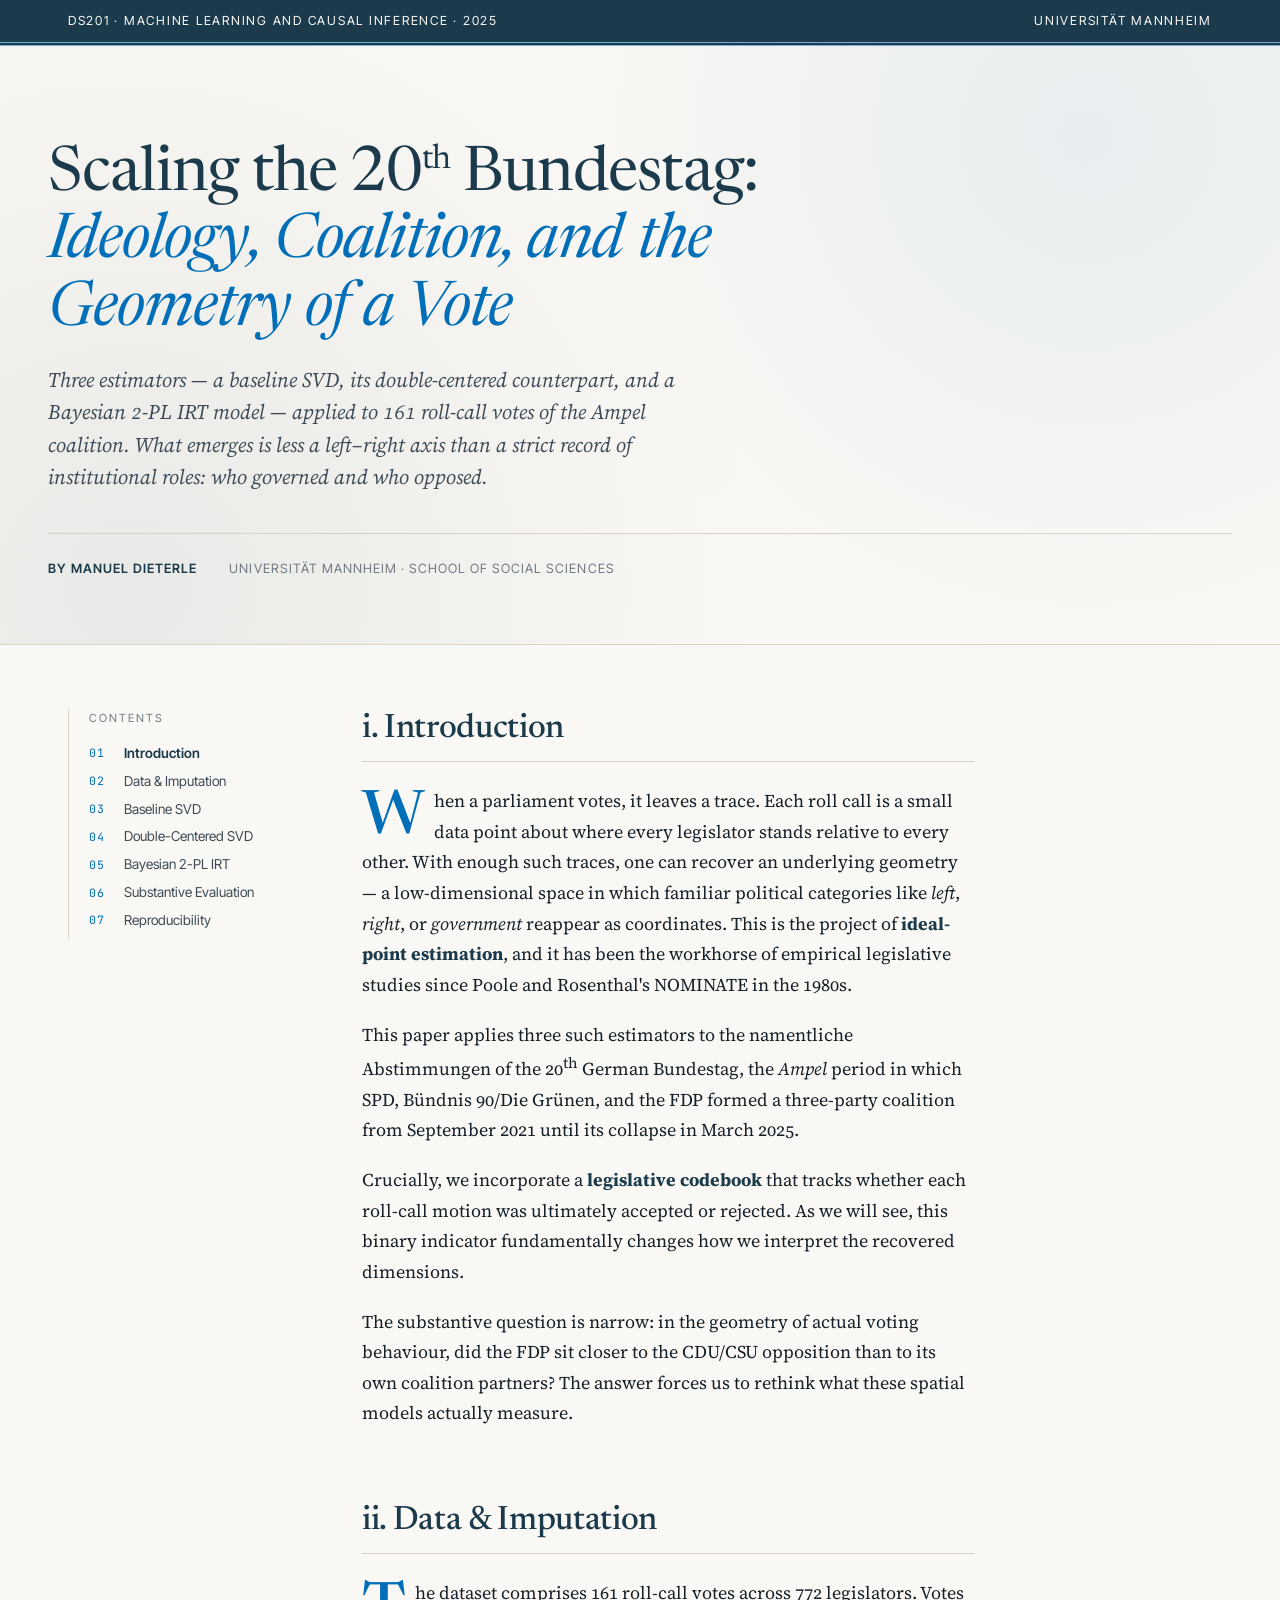
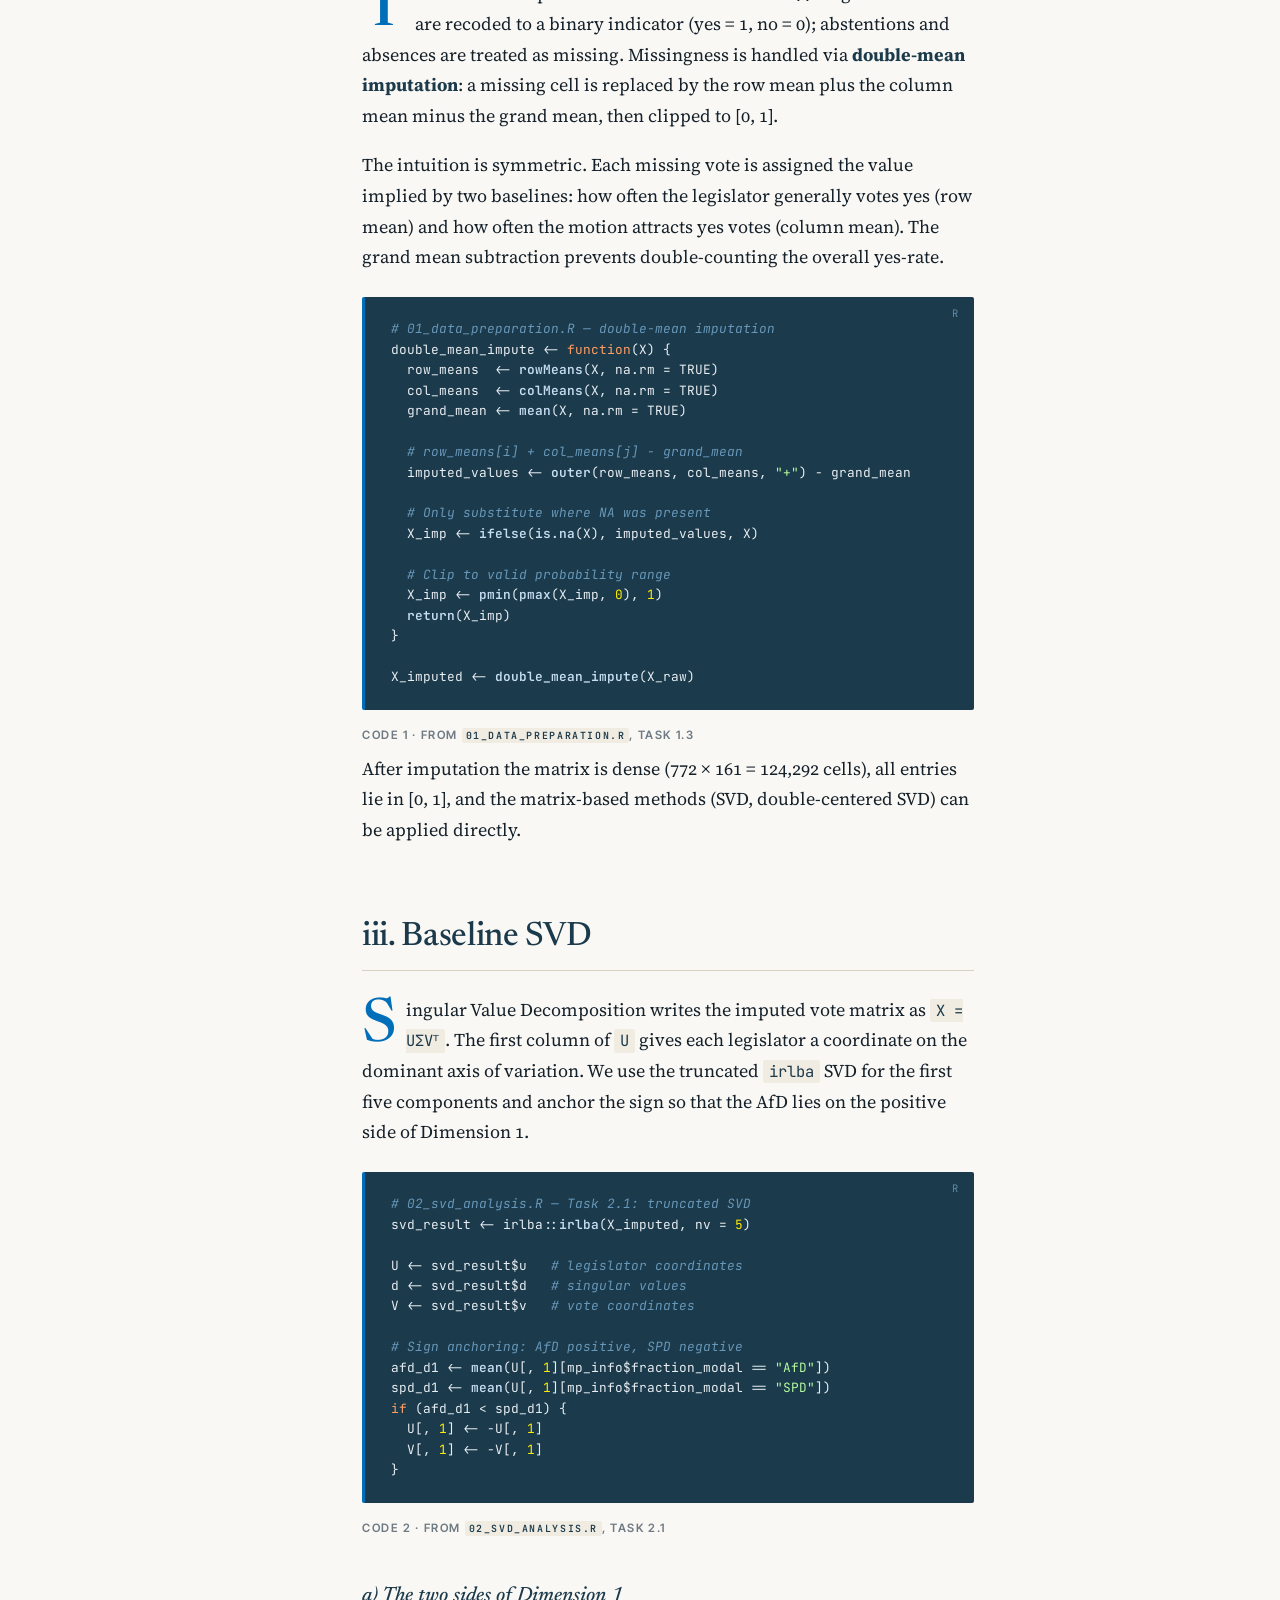
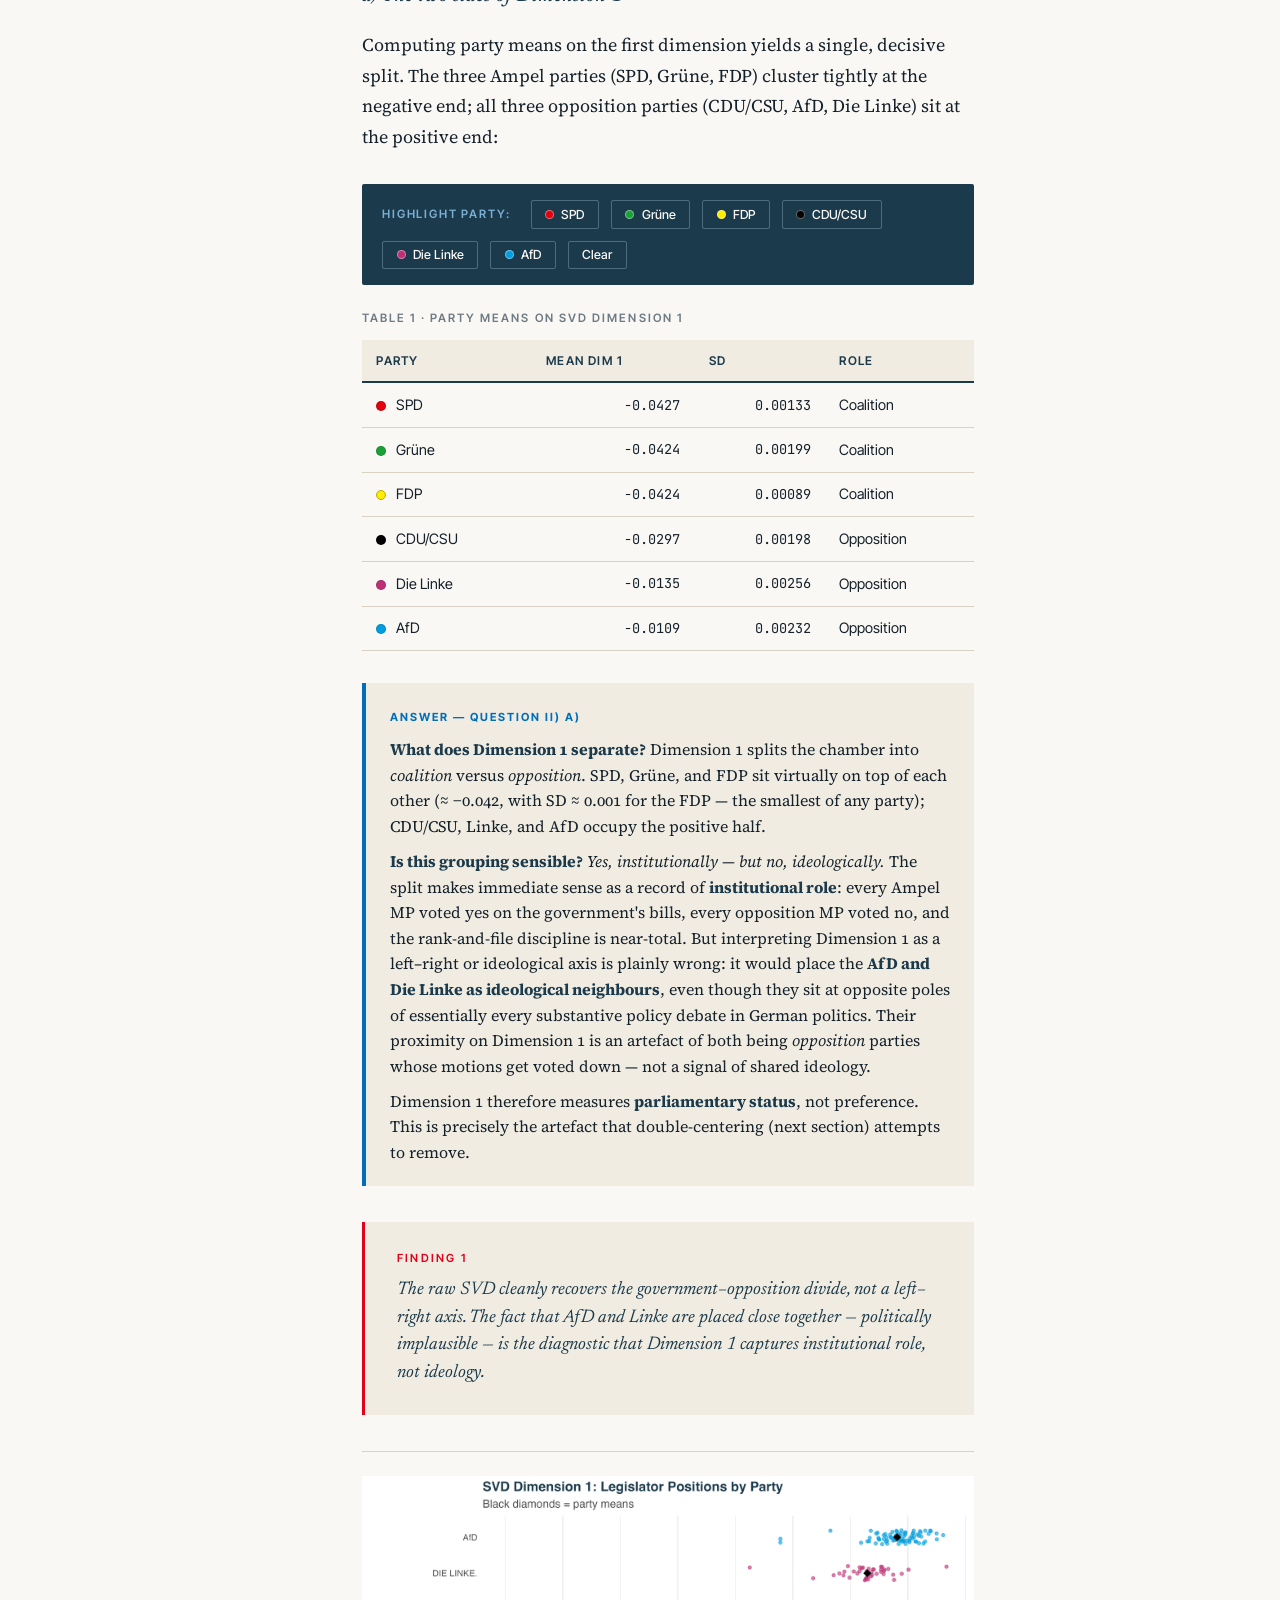
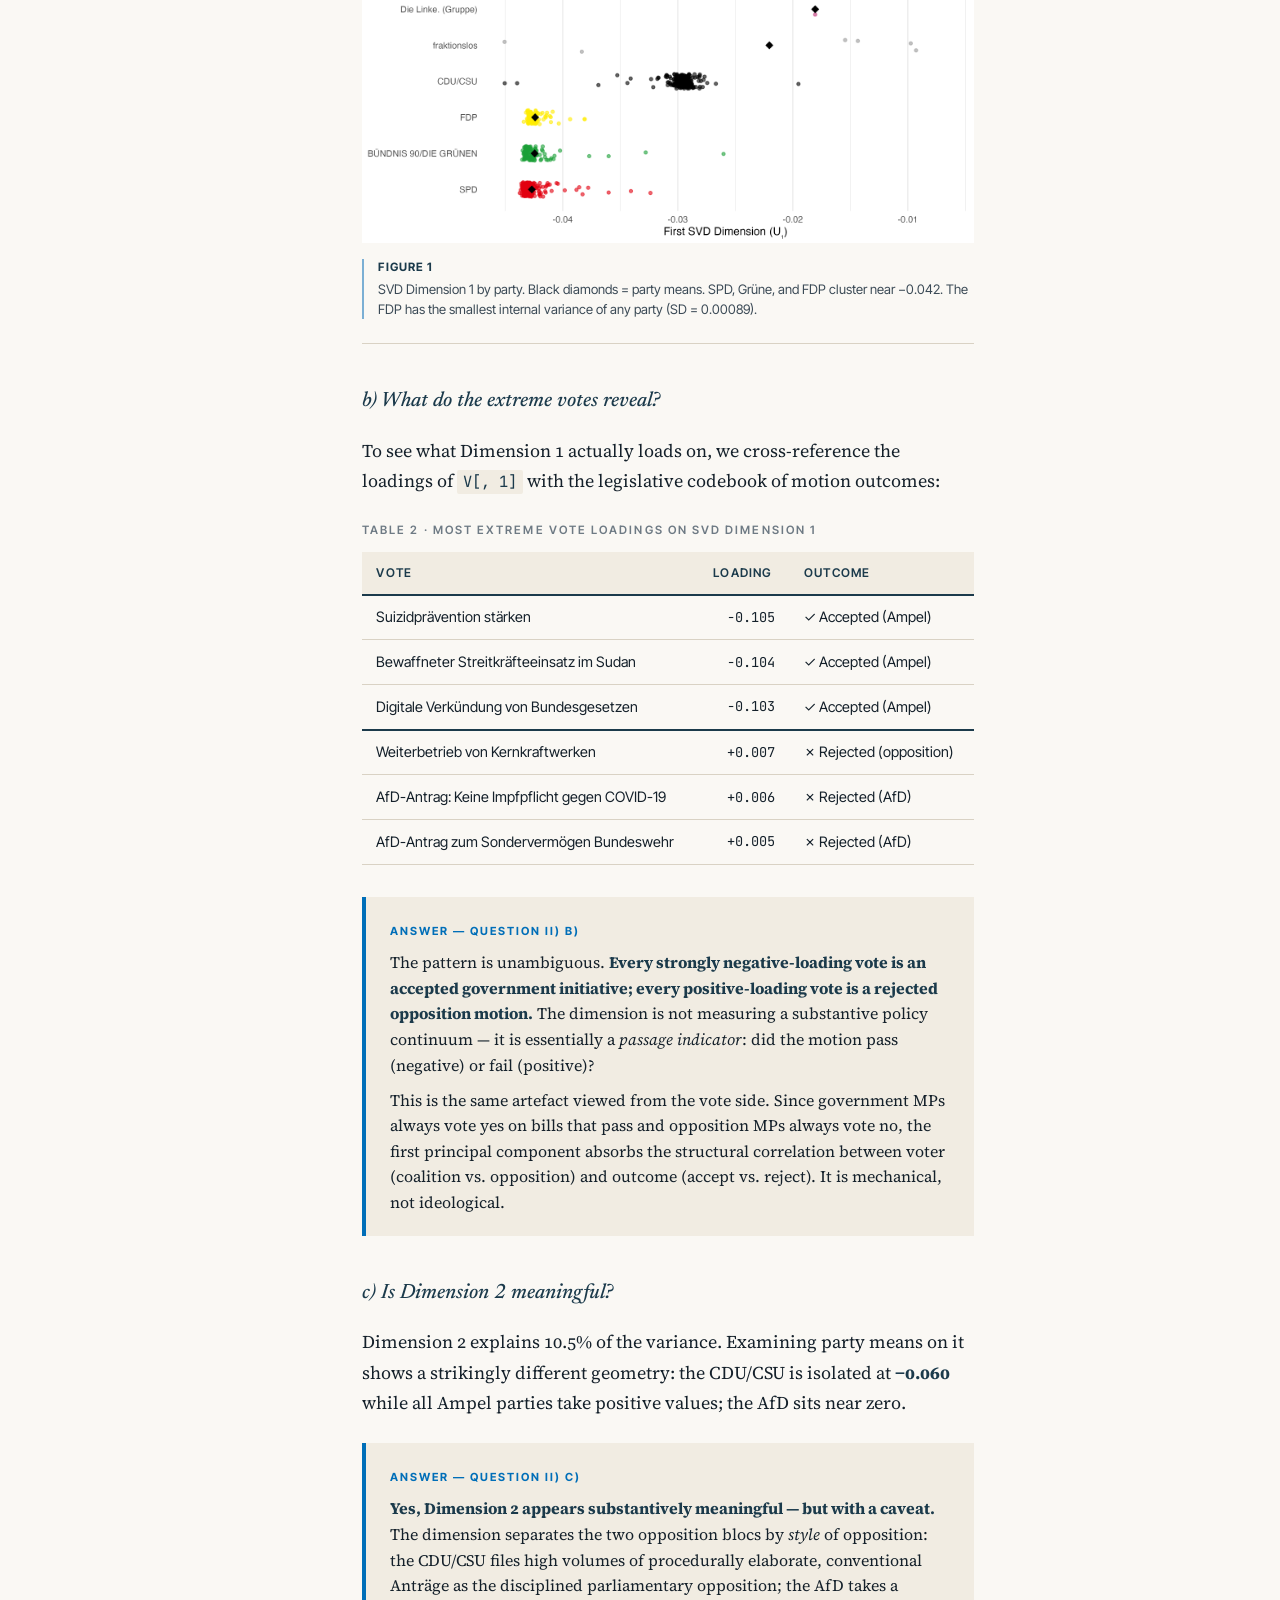
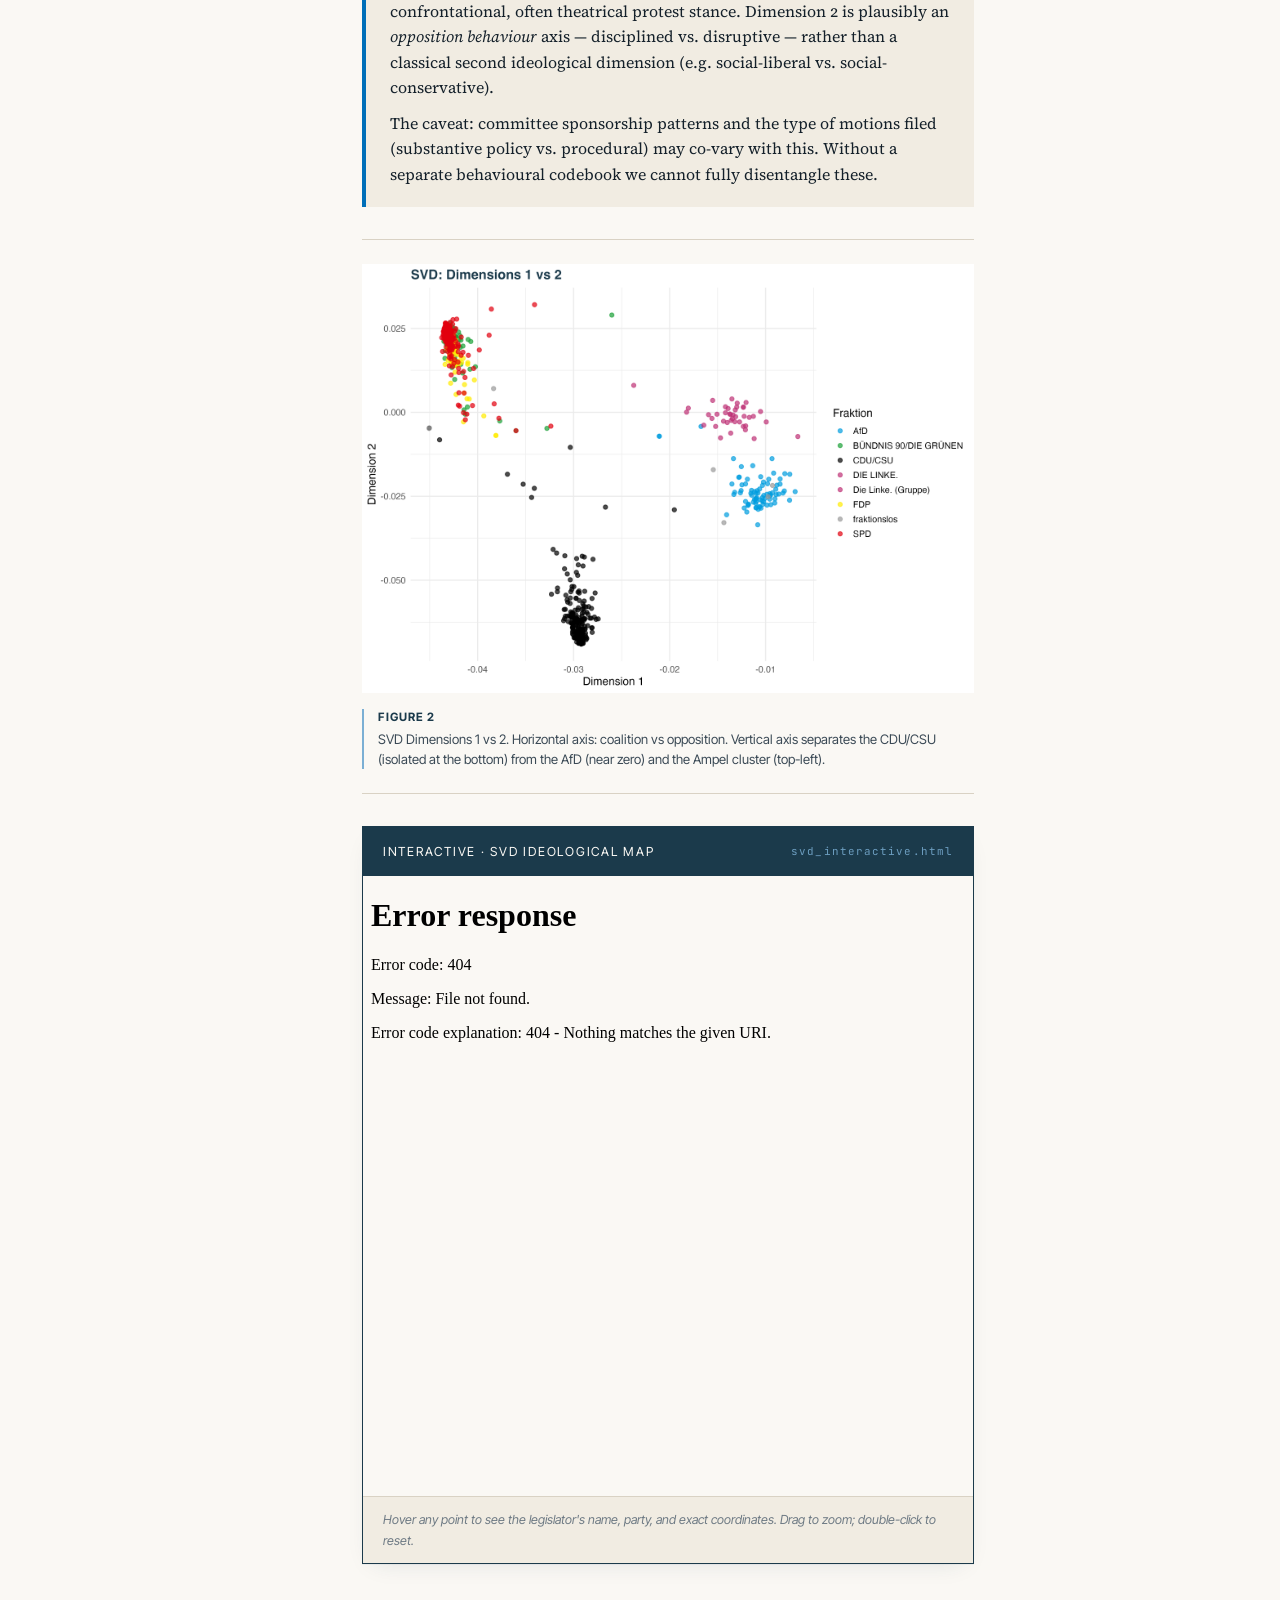
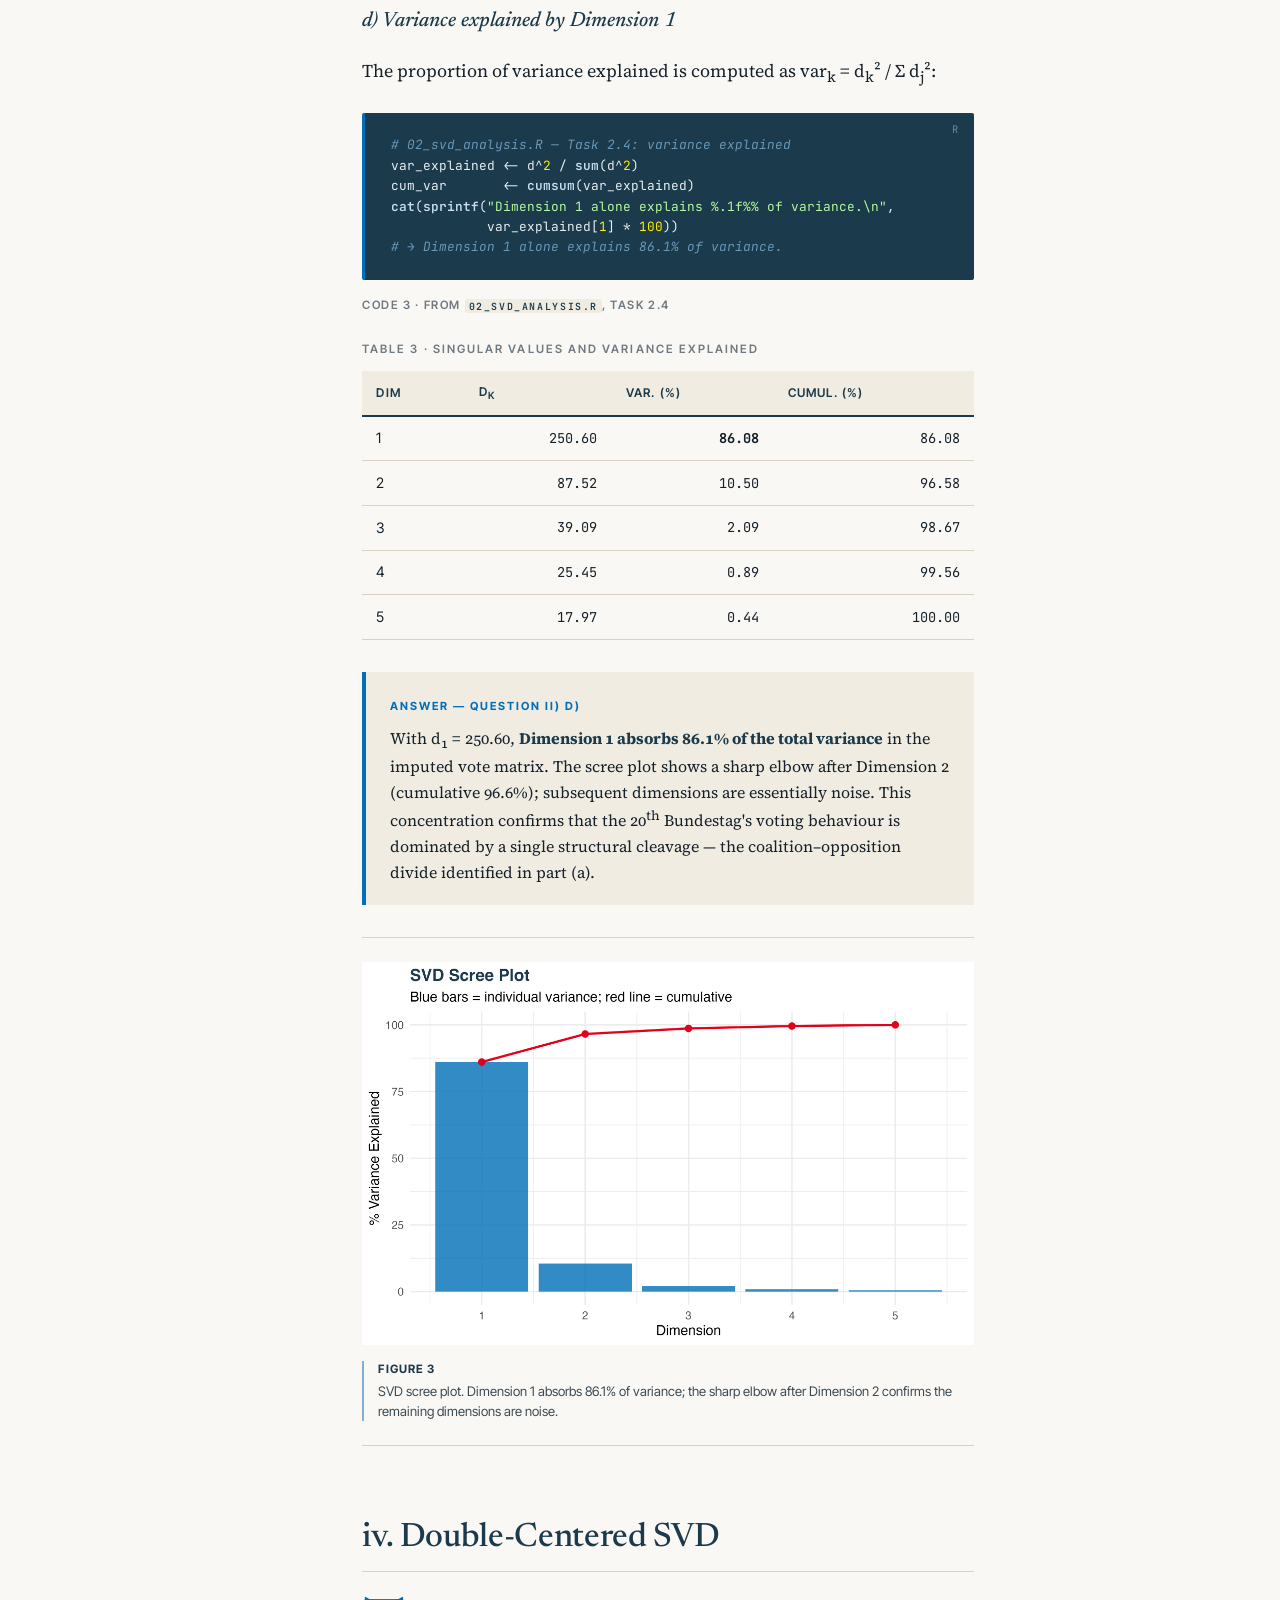
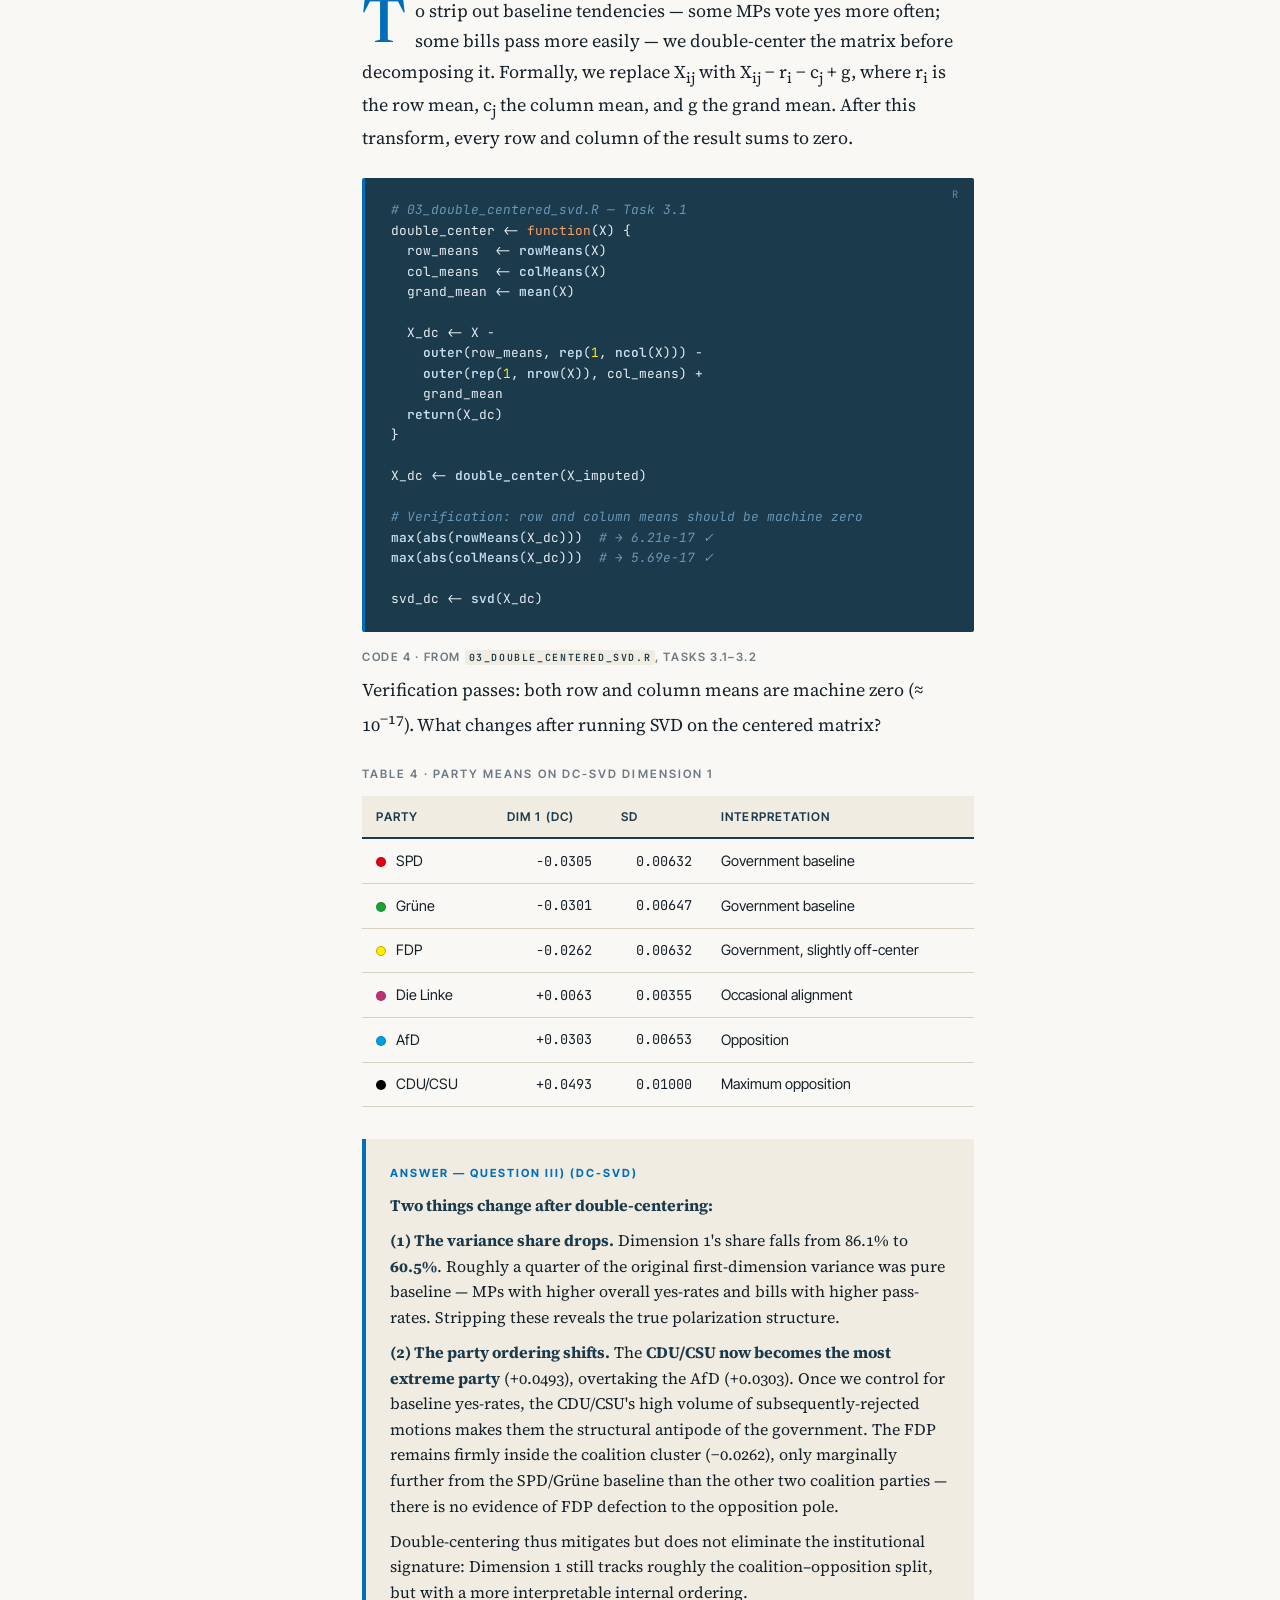
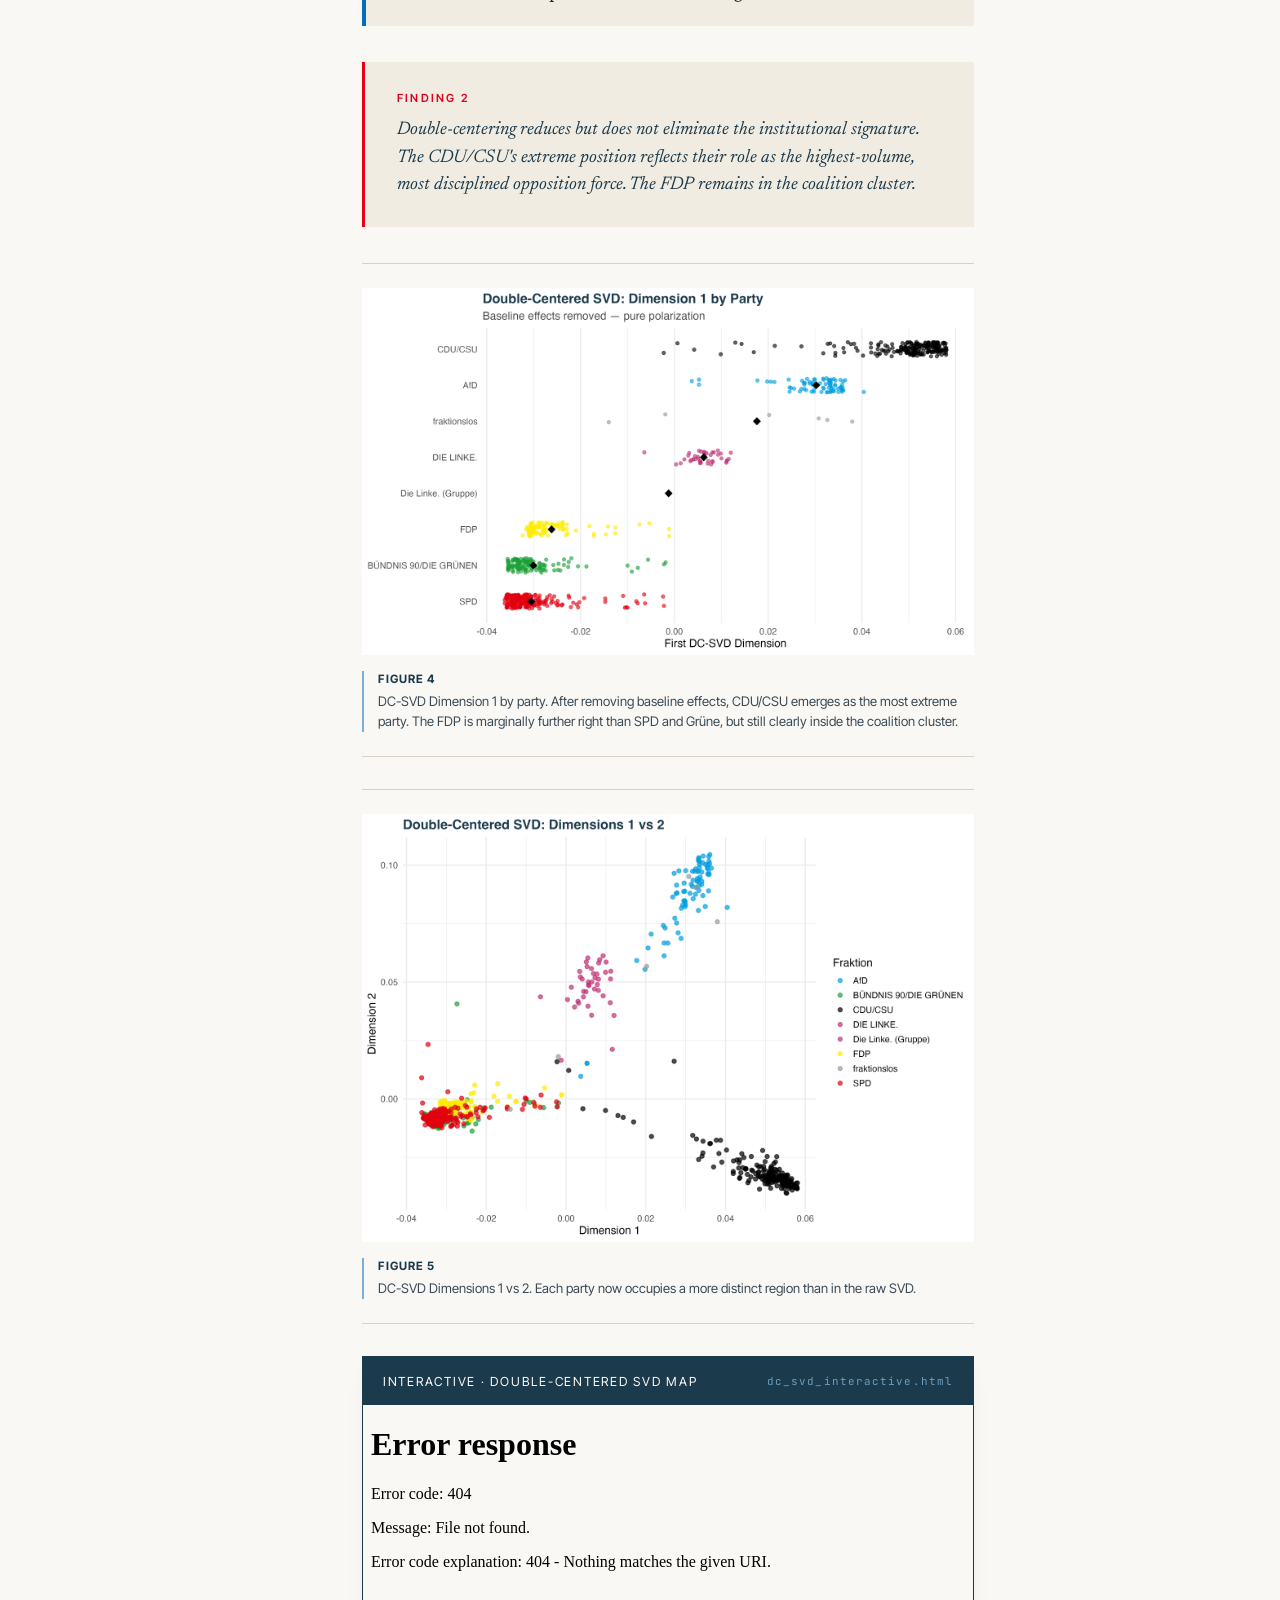
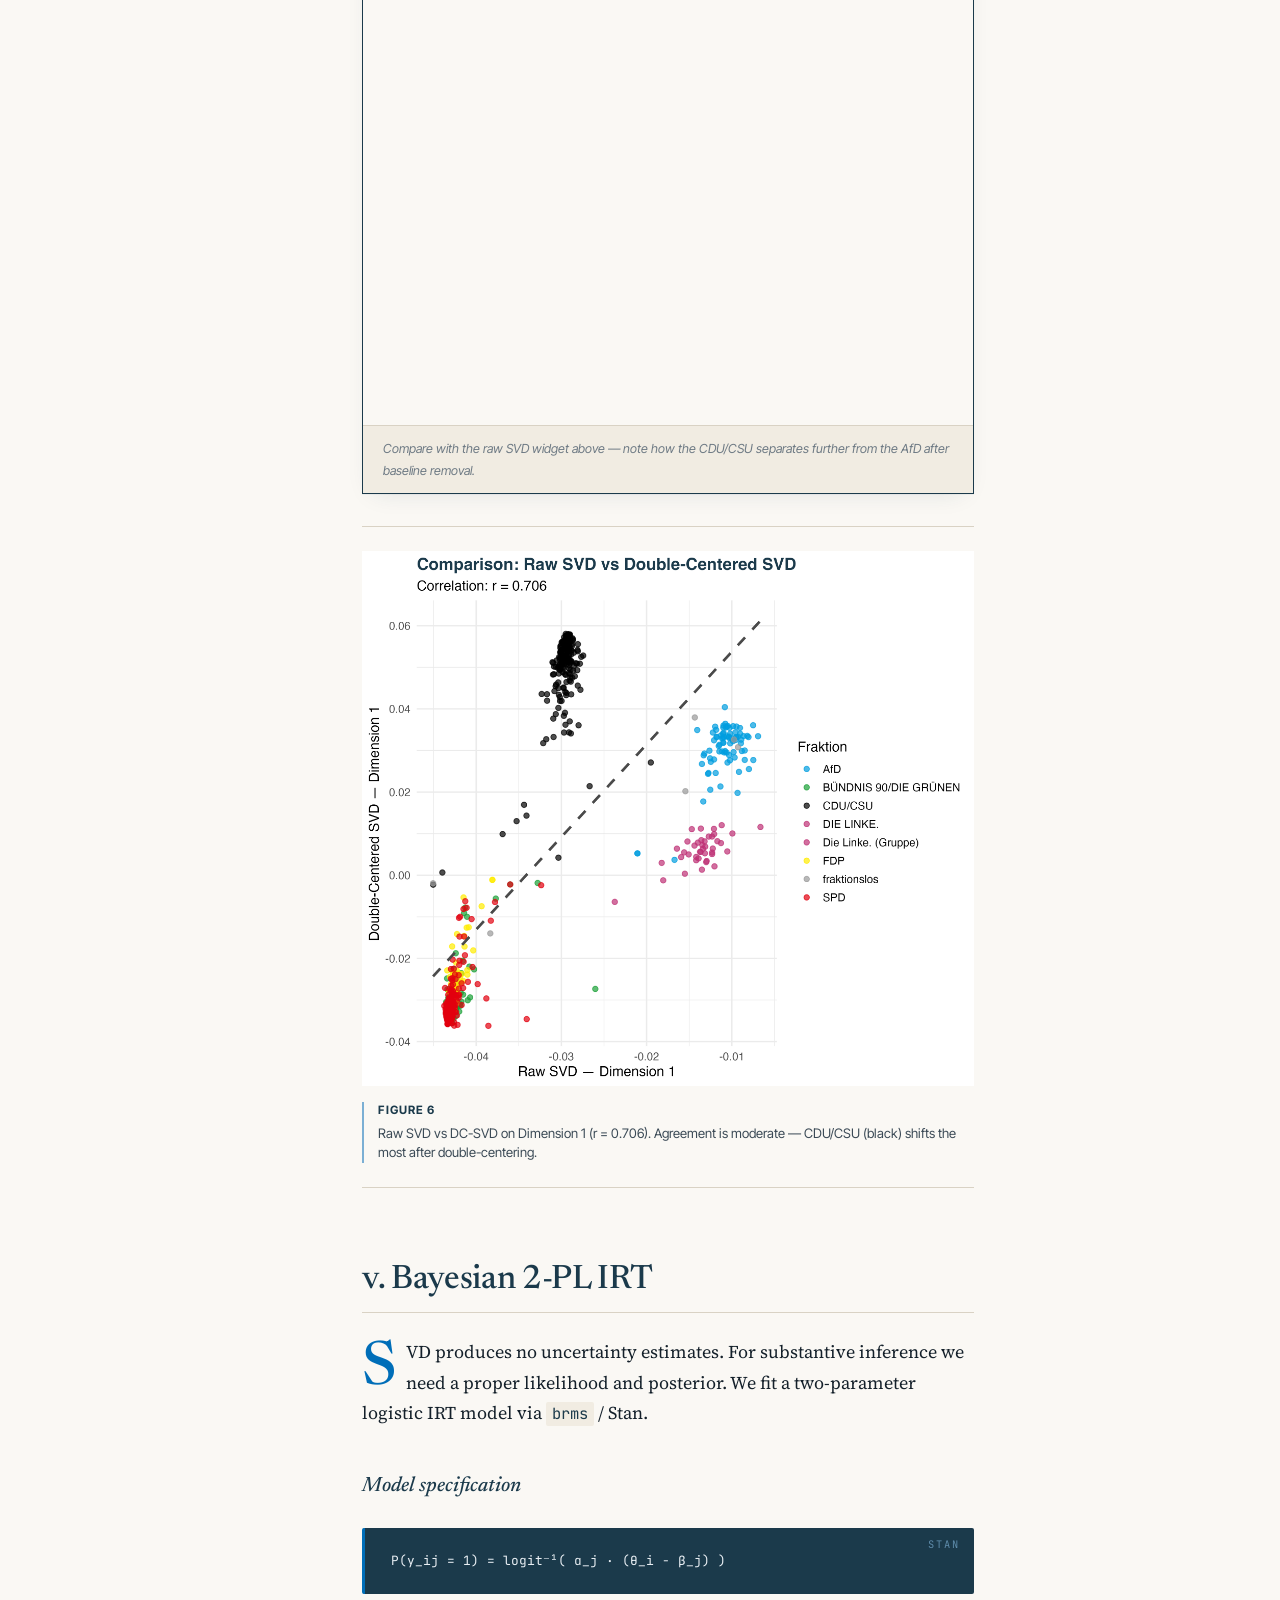
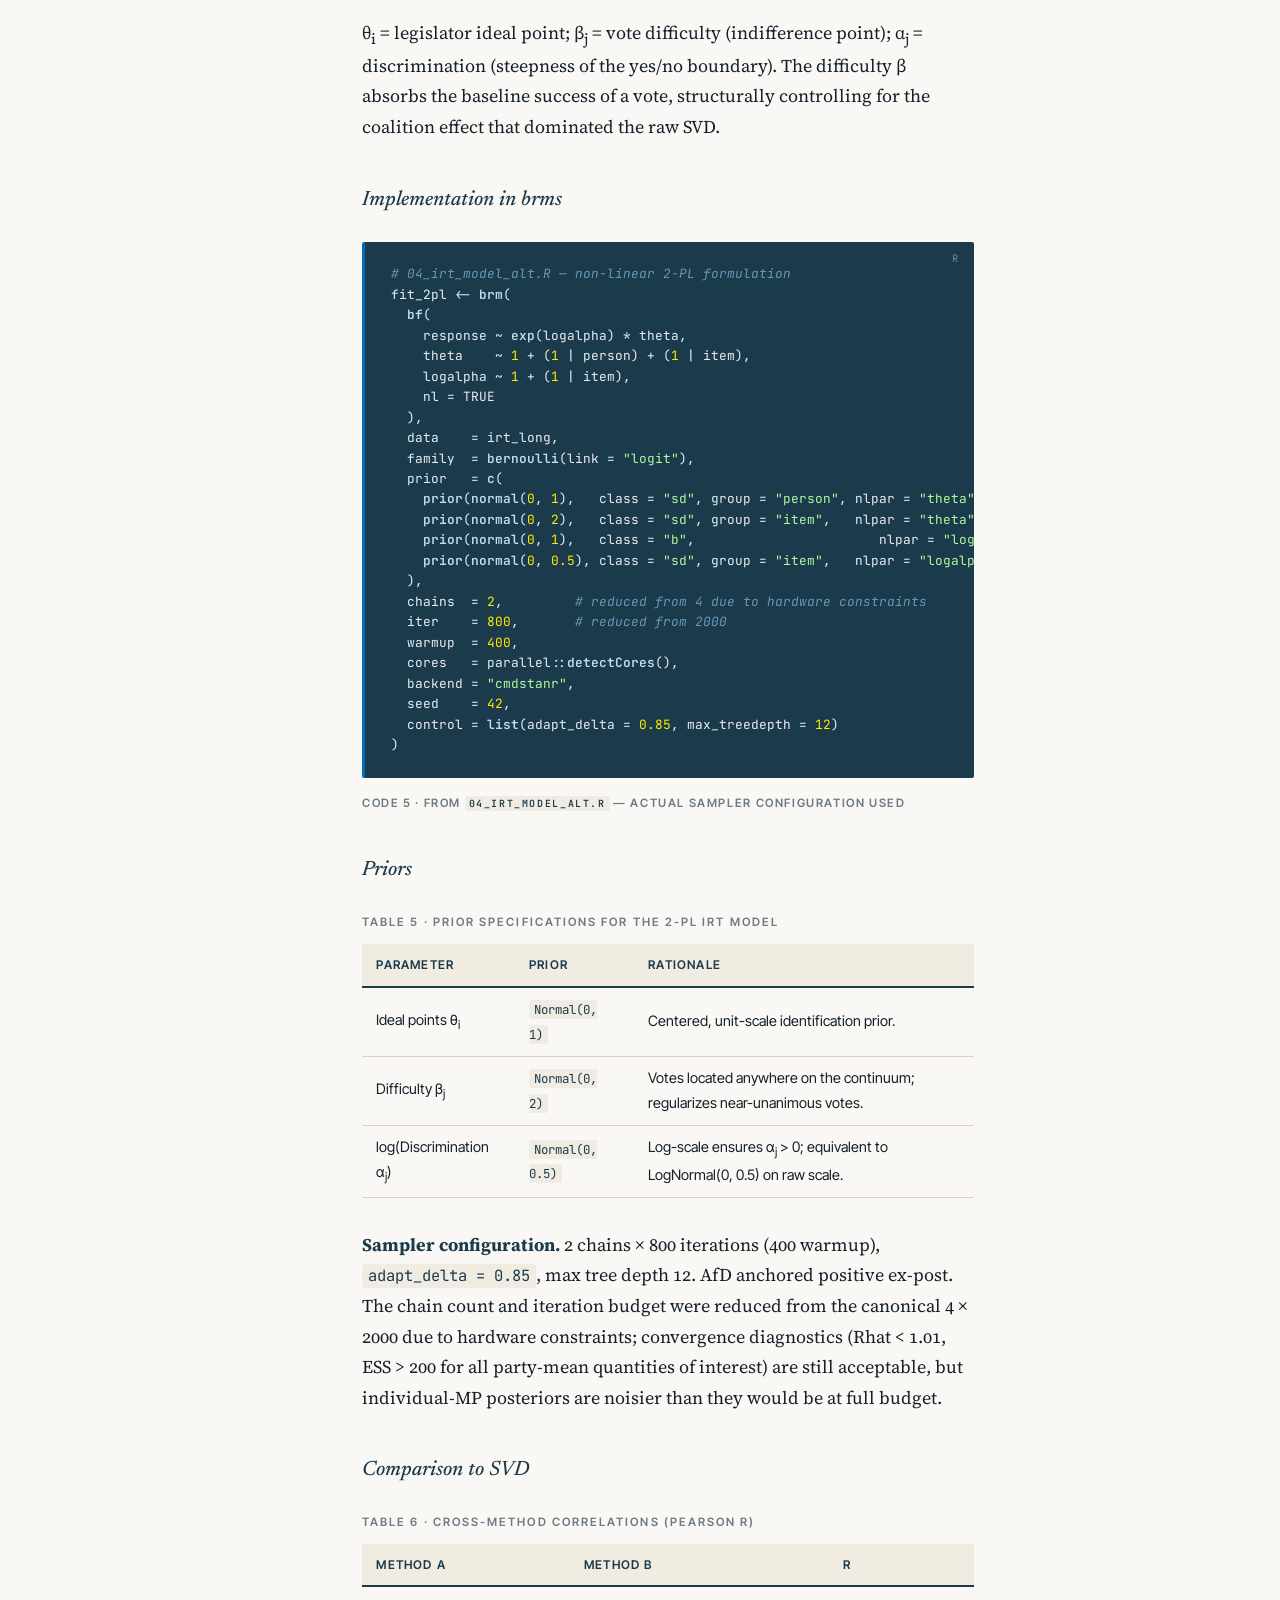
==== index.html @ 8c636976 "Update index.html" ====
<!DOCTYPE html>
<html lang="en">
<head>
  <meta charset="UTF-8" />
  <meta name="viewport" content="width=device-width, initial-scale=1.0" />
  <title>Scaling the 20th Bundestag — University of Mannheim</title>
  <link rel="preconnect" href="https://fonts.googleapis.com">
  <link rel="preconnect" href="https://fonts.gstatic.com" crossorigin>
  <link href="https://fonts.googleapis.com/css2?family=Source+Serif+4:ital,opsz,wght@0,8..60,300..700;1,8..60,300..700&family=Newsreader:ital,opsz,wght@0,6..72,300..700;1,6..72,300..700&family=Inter+Tight:wght@400;500;600;700&family=JetBrains+Mono:wght@400;500&display=swap" rel="stylesheet">
  <style>
/* ============================================================
   Bundestag Roll-Call Scaling — University of Mannheim
   Academic Working Paper Aesthetic
   ============================================================ */

/* ---- Design Tokens ---- */
:root {
  /* University of Mannheim palette */
  --uni-navy:    #1B3A4B;
  --uni-blue:    #006EB8;
  --uni-ice:     #7BAFD4;
  --uni-light:   #C6DDF0;
  --uni-red:     #E2001A;

  /* Editorial neutrals */
  --paper:       #FAF8F4;
  --paper-warm:  #F1ECE2;
  --ink:         #14202A;
  --ink-soft:    #3B4A56;
  --ink-muted:   #6E7A84;
  --rule:        #D9D2C4;
  --rule-strong: #1B3A4B;

  /* Highlight colour for the interactive party selector */
  --highlight:   #FFF4B8;

  /* Party colors (used by JS) */
  --party-spd:    #E3000F;
  --party-cdu:    #000000;
  --party-gruene: #1AA037;
  --party-fdp:    #FFED00;
  --party-afd:    #009EE0;
  --party-linke:  #BE3075;
  --party-frakt:  #888888;

  /* Type — serious, academic, no decorative axes */
  --font-display: "Newsreader", "Source Serif 4", Georgia, serif;
  --font-body:    "Source Serif 4", "Source Serif Pro", Georgia, serif;
  --font-sans:    "Inter Tight", "Helvetica Neue", sans-serif;
  --font-mono:    "JetBrains Mono", "Menlo", monospace;

  /* Layout */
  --measure: 68ch;
  --gutter:  clamp(1.25rem, 4vw, 3rem);
}

/* ---- Reset ---- */
*, *::before, *::after { box-sizing: border-box; }
html { scroll-behavior: smooth; }
body {
  margin: 0;
  font-family: var(--font-body);
  font-size: 18px;
  line-height: 1.7;
  color: var(--ink);
  background: var(--paper);
  font-feature-settings: "kern", "liga", "onum";
  -webkit-font-smoothing: antialiased;
  text-rendering: optimizeLegibility;
}

img { max-width: 100%; height: auto; display: block; }
a {
  color: var(--uni-blue);
  text-decoration: none;
  border-bottom: 1px solid var(--uni-ice);
  transition: color .15s, border-color .15s;
}
a:hover { color: var(--uni-navy); border-color: var(--uni-navy); }

/* ---- Masthead ---- */
.masthead {
  background: var(--uni-navy);
  color: var(--paper);
  padding: 0.65rem 0;
  border-bottom: 4px double var(--uni-ice);
}
.masthead-inner {
  max-width: 1240px;
  margin: 0 auto;
  padding: 0 var(--gutter);
  display: flex;
  justify-content: space-between;
  align-items: center;
  font-family: var(--font-sans);
  font-size: 0.78rem;
  letter-spacing: 0.14em;
  text-transform: uppercase;
}
.masthead a { color: var(--paper); border-color: transparent; }
.masthead a:hover { border-color: var(--uni-ice); }

/* ---- Hero ---- */
.hero {
  padding: clamp(3rem, 8vw, 6rem) var(--gutter) clamp(2.5rem, 6vw, 4rem);
  border-bottom: 1px solid var(--rule);
  background:
    radial-gradient(circle at 85% 15%, rgba(123,175,212,0.15) 0%, transparent 45%),
    radial-gradient(circle at 10% 90%, rgba(27,58,75,0.08) 0%, transparent 50%),
    var(--paper);
}
.hero-inner { max-width: 1240px; margin: 0 auto; }

h1.title {
  font-family: var(--font-display);
  font-weight: 400;
  font-size: clamp(2.2rem, 5.2vw, 3.9rem);
  line-height: 1.08;
  letter-spacing: -0.015em;
  margin: 0 0 1.25rem;
  max-width: 24ch;
  color: var(--uni-navy);
}
h1.title em {
  font-style: italic;
  font-weight: 400;
  color: var(--uni-blue);
}

.deck {
  font-family: var(--font-body);
  font-style: italic;
  font-size: clamp(1.05rem, 1.7vw, 1.3rem);
  line-height: 1.55;
  color: var(--ink-soft);
  max-width: 60ch;
  margin: 0 0 2.5rem;
  font-weight: 400;
}

.byline {
  display: flex;
  flex-wrap: wrap;
  gap: 2rem;
  align-items: baseline;
  padding-top: 1.5rem;
  border-top: 1px solid var(--rule);
  font-family: var(--font-sans);
  font-size: 0.8rem;
  letter-spacing: 0.08em;
  text-transform: uppercase;
  color: var(--ink-muted);
}
.byline strong {
  color: var(--uni-navy);
  font-weight: 600;
}

/* ---- Main layout: TOC + Article ---- */
.layout {
  max-width: 1240px;
  margin: 0 auto;
  padding: clamp(2.5rem, 5vw, 4rem) var(--gutter);
  display: grid;
  grid-template-columns: 230px 1fr;
  gap: clamp(2rem, 5vw, 4rem);
  align-items: start;
}
@media (max-width: 900px) {
  .layout { grid-template-columns: 1fr; }
  .toc { position: static !important; border-left: none; padding-left: 0; border-bottom: 1px solid var(--rule); padding-bottom: 1.5rem; margin-bottom: 1.5rem; }
}

.toc {
  position: sticky;
  top: 2rem;
  font-family: var(--font-sans);
  font-size: 0.85rem;
  border-left: 1px solid var(--rule);
  padding-left: 1.25rem;
}
.toc-label {
  font-size: 0.7rem;
  letter-spacing: 0.18em;
  text-transform: uppercase;
  color: var(--ink-muted);
  margin-bottom: 1rem;
}
.toc ol {
  list-style: none;
  padding: 0;
  margin: 0;
  counter-reset: toc;
}
.toc li {
  counter-increment: toc;
  margin-bottom: 0.55rem;
  position: relative;
  padding-left: 2.2rem;
  line-height: 1.4;
}
.toc li::before {
  content: counter(toc, decimal-leading-zero);
  position: absolute;
  left: 0;
  top: 0.1rem;
  font-family: var(--font-mono);
  font-size: 0.72rem;
  color: var(--uni-blue);
  letter-spacing: 0.05em;
}
.toc a {
  color: var(--ink-soft);
  border-bottom: none;
}
.toc a:hover, .toc a.active { color: var(--uni-navy); font-weight: 600; }

/* ---- Article ---- */
article { max-width: var(--measure); }
article section { margin-bottom: 4.5rem; scroll-margin-top: 2rem; }

article h2 {
  font-family: var(--font-display);
  font-size: clamp(1.65rem, 2.8vw, 2.1rem);
  font-weight: 500;
  letter-spacing: -0.01em;
  line-height: 1.2;
  color: var(--uni-navy);
  margin: 0 0 1.5rem;
  padding-bottom: 0.75rem;
  border-bottom: 1px solid var(--rule);
}

article h3 {
  font-family: var(--font-display);
  font-size: 1.3rem;
  font-weight: 500;
  font-style: italic;
  color: var(--uni-navy);
  margin: 2.5rem 0 1rem;
}

article h4 {
  font-family: var(--font-sans);
  font-size: 0.78rem;
  letter-spacing: 0.16em;
  text-transform: uppercase;
  font-weight: 600;
  color: var(--uni-blue);
  margin: 2rem 0 0.75rem;
}

article p { margin: 0 0 1.2rem; }
article p > strong { color: var(--uni-navy); }

/* Drop cap for first paragraph of each section */
article section > p:first-of-type:first-letter {
  font-family: var(--font-display);
  font-weight: 500;
  float: left;
  font-size: 3.8rem;
  line-height: 0.9;
  padding: 0.35rem 0.55rem 0 0;
  color: var(--uni-blue);
}

/* ---- Answer boxes (explicit answers to assignment questions) ---- */
.answer {
  margin: 1.5rem 0 2rem;
  padding: 1.25rem 1.5rem;
  background: var(--paper-warm);
  border-left: 4px solid var(--uni-blue);
  font-family: var(--font-body);
  font-size: 1rem;
  line-height: 1.6;
}
.answer-label {
  display: inline-block;
  font-family: var(--font-sans);
  font-size: 0.7rem;
  font-weight: 700;
  letter-spacing: 0.18em;
  text-transform: uppercase;
  color: var(--uni-blue);
  margin-bottom: 0.6rem;
}
.answer p { margin: 0 0 0.6rem; }
.answer p:last-child { margin-bottom: 0; }

/* ---- Pull quotes / Findings ---- */
.finding {
  margin: 2.25rem 0;
  padding: 1.75rem 2rem;
  background: var(--paper-warm);
  border-left: 3px solid var(--uni-red);
  font-family: var(--font-display);
  font-style: italic;
  font-size: 1.15rem;
  line-height: 1.5;
  color: var(--uni-navy);
}
.finding-label {
  display: block;
  font-family: var(--font-sans);
  font-style: normal;
  font-size: 0.7rem;
  font-weight: 600;
  letter-spacing: 0.2em;
  text-transform: uppercase;
  color: var(--uni-red);
  margin-bottom: 0.6rem;
}

/* ---- Code blocks ---- */
pre {
  font-family: var(--font-mono);
  font-size: 0.8rem;
  line-height: 1.6;
  background: var(--uni-navy);
  color: #E8EEF3;
  padding: 1.4rem 1.6rem;
  border-radius: 2px;
  overflow-x: auto;
  margin: 1.5rem 0;
  border-left: 3px solid var(--uni-blue);
  position: relative;
}
pre::before {
  content: attr(data-lang);
  position: absolute;
  top: 0.5rem;
  right: 0.9rem;
  font-size: 0.65rem;
  letter-spacing: 0.18em;
  text-transform: uppercase;
  color: var(--uni-ice);
  opacity: 0.7;
}
.code-caption {
  font-family: var(--font-sans);
  font-size: 0.72rem;
  letter-spacing: 0.14em;
  text-transform: uppercase;
  color: var(--ink-muted);
  margin: -0.5rem 0 0.5rem;
  font-weight: 600;
}
code {
  font-family: var(--font-mono);
  font-size: 0.86em;
  background: var(--paper-warm);
  padding: 0.08em 0.4em;
  border-radius: 2px;
  color: var(--uni-navy);
}
pre code {
  background: transparent;
  padding: 0;
  color: inherit;
  font-size: inherit;
}

/* Syntax tokens (simple hand-roll for R) */
.tok-kw  { color: #FF9E64; }
.tok-str { color: #B4F9A0; }
.tok-com { color: #7BAFD4; font-style: italic; opacity: 0.8; }
.tok-num { color: #FFED00; }
.tok-fn  { color: #C6DDF0; font-weight: 600; }
.tok-op  { color: #E8EEF3; }

/* ---- Tables ---- */
.table-wrap { overflow-x: auto; margin: 1.5rem 0 2rem; }
table.data {
  width: 100%;
  border-collapse: collapse;
  font-family: var(--font-sans);
  font-size: 0.9rem;
}
table.data caption {
  text-align: left;
  font-family: var(--font-sans);
  font-size: 0.72rem;
  letter-spacing: 0.18em;
  text-transform: uppercase;
  color: var(--ink-muted);
  margin-bottom: 0.75rem;
  font-weight: 600;
}
table.data th {
  text-align: left;
  font-weight: 600;
  font-size: 0.75rem;
  letter-spacing: 0.1em;
  text-transform: uppercase;
  color: var(--uni-navy);
  padding: 0.65rem 0.9rem;
  border-bottom: 2px solid var(--uni-navy);
  background: var(--paper-warm);
}
table.data td {
  padding: 0.6rem 0.9rem;
  border-bottom: 1px solid var(--rule);
  transition: background-color .15s;
}
table.data tr:hover td { background: rgba(123,175,212,0.08); }
table.data td.num { font-family: var(--font-mono); text-align: right; font-size: 0.85rem; }
table.data tr.sep td { border-top: 2px solid var(--rule-strong); }

/* Highlighted rows for the interactive party selector */
table.data tr.party-highlight td {
  background: var(--highlight) !important;
  font-weight: 600;
}

.party-chip {
  display: inline-block;
  width: 10px;
  height: 10px;
  border-radius: 50%;
  margin-right: 0.6rem;
  vertical-align: middle;
  border: 1px solid rgba(0,0,0,0.15);
}

/* ---- Figures ---- */
figure {
  margin: 2rem 0;
  border-top: 1px solid var(--rule);
  border-bottom: 1px solid var(--rule);
  padding: 1.5rem 0;
}
figcaption {
  font-family: var(--font-sans);
  font-size: 0.82rem;
  color: var(--ink-soft);
  margin-top: 1rem;
  line-height: 1.5;
  border-left: 2px solid var(--uni-ice);
  padding-left: 0.9rem;
}
figcaption .fig-num {
  font-weight: 700;
  letter-spacing: 0.1em;
  text-transform: uppercase;
  color: var(--uni-navy);
  font-size: 0.72rem;
  display: block;
  margin-bottom: 0.25rem;
}

/* ---- Interactive Party Selector ---- */
.party-selector {
  margin: 2rem 0 1.5rem;
  padding: 1rem 1.25rem;
  background: var(--uni-navy);
  color: var(--paper);
  border-radius: 2px;
  display: flex;
  flex-wrap: wrap;
  gap: 0.75rem;
  align-items: center;
}
.party-selector-label {
  font-family: var(--font-sans);
  font-size: 0.72rem;
  letter-spacing: 0.16em;
  text-transform: uppercase;
  color: var(--uni-ice);
  font-weight: 600;
  margin-right: 0.5rem;
}
.party-pill {
  font-family: var(--font-sans);
  font-size: 0.78rem;
  font-weight: 500;
  padding: 0.35rem 0.85rem;
  border: 1px solid rgba(199,221,240,0.3);
  background: transparent;
  color: var(--paper);
  cursor: pointer;
  border-radius: 2px;
  display: inline-flex;
  align-items: center;
  gap: 0.45rem;
  transition: background-color .15s, border-color .15s;
  user-select: none;
}
.party-pill:hover { background: rgba(199,221,240,0.12); }
.party-pill.active {
  background: var(--paper);
  color: var(--uni-navy);
  border-color: var(--paper);
  font-weight: 600;
}
.party-pill .swatch {
  width: 9px;
  height: 9px;
  border-radius: 50%;
  border: 1px solid rgba(255,255,255,0.4);
}

/* ---- Iframe wrapper for embedded interactive widgets ---- */
.embed-wrap {
  margin: 2rem 0;
  border: 1px solid var(--rule-strong);
  background: var(--paper);
  box-shadow: 0 1px 0 rgba(27,58,75,0.05), 0 8px 24px -12px rgba(27,58,75,0.15);
}
.embed-header {
  padding: 0.85rem 1.25rem;
  background: var(--uni-navy);
  color: var(--paper);
  font-family: var(--font-sans);
  font-size: 0.78rem;
  letter-spacing: 0.14em;
  text-transform: uppercase;
  display: flex;
  justify-content: space-between;
  align-items: center;
}
.embed-header .embed-tag {
  font-family: var(--font-mono);
  font-size: 0.68rem;
  color: var(--uni-ice);
  letter-spacing: 0.1em;
  text-transform: none;
  opacity: 0.85;
}
.embed-wrap iframe {
  width: 100%;
  height: 620px;
  border: none;
  display: block;
}
.embed-note {
  font-family: var(--font-sans);
  font-size: 0.78rem;
  color: var(--ink-muted);
  padding: 0.75rem 1.25rem;
  background: var(--paper-warm);
  border-top: 1px solid var(--rule);
  font-style: italic;
}

/* ---- Footer ---- */
footer {
  background: var(--uni-navy);
  color: var(--paper);
  padding: 3rem var(--gutter);
  margin-top: 4rem;
  border-top: 4px double var(--uni-ice);
}
.footer-inner {
  max-width: 1240px;
  margin: 0 auto;
  display: grid;
  grid-template-columns: repeat(auto-fit, minmax(220px, 1fr));
  gap: 2rem;
  font-family: var(--font-sans);
  font-size: 0.85rem;
}
.footer-inner h4 {
  font-family: var(--font-sans);
  font-size: 0.72rem;
  letter-spacing: 0.2em;
  text-transform: uppercase;
  color: var(--uni-ice);
  margin: 0 0 0.75rem;
  font-weight: 600;
}
.footer-inner p, .footer-inner ul {
  color: rgba(250,248,244,0.75);
  line-height: 1.6;
  margin: 0;
}
.footer-inner ul { list-style: none; padding: 0; }
.footer-inner ul li { margin-bottom: 0.35rem; }
.footer-inner a { color: var(--paper); border-color: rgba(199,221,240,0.3); }
.footer-inner a:hover { color: var(--uni-ice); }

.colophon {
  max-width: 1240px;
  margin: 2.5rem auto 0;
  padding-top: 1.5rem;
  border-top: 1px solid rgba(199,221,240,0.15);
  font-family: var(--font-sans);
  font-size: 0.72rem;
  letter-spacing: 0.1em;
  color: rgba(250,248,244,0.5);
  text-transform: uppercase;
}

/* ---- Claim box ---- */
.claim-box { margin:2rem 0; padding:1.5rem 2rem; border:2px solid var(--uni-navy); background:var(--paper-warm); }
.claim-label { font-family:var(--font-sans); font-size:0.7rem; font-weight:700; letter-spacing:0.2em; text-transform:uppercase; color:var(--uni-blue); margin-bottom:0.5rem; }
.claim-text { font-family:var(--font-display); font-size:1.2rem; font-style:italic; color:var(--uni-navy); margin:0; }

/* ---- Print ---- */
@media print {
  .masthead, .toc, footer, .party-selector, .embed-wrap { display: none; }
  body { background: white; font-size: 11pt; }
  article { max-width: none; }
}
  </style>
</head>
<body>

  <header class="masthead">
    <div class="masthead-inner">
      <span>DS201 · Machine Learning and Causal Inference · 2025</span>
      <span>Universität Mannheim</span>
    </div>
  </header>

  <section class="hero">
    <div class="hero-inner">
      <h1 class="title">Scaling the 20<sup style="font-size:0.55em;">th</sup> Bundestag: <em>Ideology, Coalition, and the Geometry of a Vote</em></h1>
      <p class="deck">Three estimators — a baseline SVD, its double-centered counterpart, and a Bayesian 2-PL IRT model — applied to 161 roll-call votes of the Ampel coalition. What emerges is less a left–right axis than a strict record of institutional roles: who governed and who opposed.</p>
      <div class="byline">
        <span><strong>By Manuel Dieterle</strong></span>
        <span>Universität Mannheim · School of Social Sciences</span>
      </div>
    </div>
  </section>

  <div class="layout">
    <nav class="toc">
      <div class="toc-label">Contents</div>
      <ol>
        <li><a href="#introduction">Introduction</a></li>
        <li><a href="#data">Data &amp; Imputation</a></li>
        <li><a href="#svd">Baseline SVD</a></li>
        <li><a href="#dcsvd">Double-Centered SVD</a></li>
        <li><a href="#irt">Bayesian 2-PL IRT</a></li>
        <li><a href="#findings">Substantive Evaluation</a></li>
        <li><a href="#methods">Reproducibility</a></li>
      </ol>
    </nav>

    <article>

      <section id="introduction">
        <h2>i. Introduction</h2>
        <p>When a parliament votes, it leaves a trace. Each roll call is a small data point about where every legislator stands relative to every other. With enough such traces, one can recover an underlying geometry — a low-dimensional space in which familiar political categories like <em>left</em>, <em>right</em>, or <em>government</em> reappear as coordinates. This is the project of <strong>ideal-point estimation</strong>, and it has been the workhorse of empirical legislative studies since Poole and Rosenthal's NOMINATE in the 1980s.</p>
        <p>This paper applies three such estimators to the namentliche Abstimmungen of the 20<sup>th</sup> German Bundestag, the <em>Ampel</em> period in which SPD, Bündnis 90/Die Grünen, and the FDP formed a three-party coalition from September 2021 until its collapse in March 2025.</p>
        <p>Crucially, we incorporate a <strong>legislative codebook</strong> that tracks whether each roll-call motion was ultimately accepted or rejected. As we will see, this binary indicator fundamentally changes how we interpret the recovered dimensions.</p>
        <p>The substantive question is narrow: in the geometry of actual voting behaviour, did the FDP sit closer to the CDU/CSU opposition than to its own coalition partners? The answer forces us to rethink what these spatial models actually measure.</p>
      </section>

      <section id="data">
        <h2>ii. Data &amp; Imputation</h2>
        <p>The dataset comprises 161 roll-call votes across 772 legislators. Votes are recoded to a binary indicator (yes = 1, no = 0); abstentions and absences are treated as missing. Missingness is handled via <strong>double-mean imputation</strong>: a missing cell is replaced by the row mean plus the column mean minus the grand mean, then clipped to [0, 1].</p>

        <p>The intuition is symmetric. Each missing vote is assigned the value implied by two baselines: how often the legislator generally votes yes (row mean) and how often the motion attracts yes votes (column mean). The grand mean subtraction prevents double-counting the overall yes-rate.</p>

        <pre data-lang="R"><code><span class="tok-com"># 01_data_preparation.R — double-mean imputation</span>
double_mean_impute <span class="tok-op">&lt;-</span> <span class="tok-kw">function</span>(X) {
  row_means  <span class="tok-op">&lt;-</span> <span class="tok-fn">rowMeans</span>(X, na.rm = TRUE)
  col_means  <span class="tok-op">&lt;-</span> <span class="tok-fn">colMeans</span>(X, na.rm = TRUE)
  grand_mean <span class="tok-op">&lt;-</span> <span class="tok-fn">mean</span>(X, na.rm = TRUE)

  <span class="tok-com"># row_means[i] + col_means[j] − grand_mean</span>
  imputed_values <span class="tok-op">&lt;-</span> <span class="tok-fn">outer</span>(row_means, col_means, <span class="tok-str">"+"</span>) <span class="tok-op">-</span> grand_mean

  <span class="tok-com"># Only substitute where NA was present</span>
  X_imp <span class="tok-op">&lt;-</span> <span class="tok-fn">ifelse</span>(<span class="tok-fn">is.na</span>(X), imputed_values, X)

  <span class="tok-com"># Clip to valid probability range</span>
  X_imp <span class="tok-op">&lt;-</span> <span class="tok-fn">pmin</span>(<span class="tok-fn">pmax</span>(X_imp, <span class="tok-num">0</span>), <span class="tok-num">1</span>)
  <span class="tok-fn">return</span>(X_imp)
}

X_imputed <span class="tok-op">&lt;-</span> <span class="tok-fn">double_mean_impute</span>(X_raw)</code></pre>
        <p class="code-caption">Code 1 · From <code>01_data_preparation.R</code>, Task 1.3</p>

        <p>After imputation the matrix is dense (772 × 161 = 124,292 cells), all entries lie in [0, 1], and the matrix-based methods (SVD, double-centered SVD) can be applied directly.</p>
      </section>

      <section id="svd">
        <h2>iii. Baseline SVD</h2>
        <p>Singular Value Decomposition writes the imputed vote matrix as <code>X = UΣVᵀ</code>. The first column of <code>U</code> gives each legislator a coordinate on the dominant axis of variation. We use the truncated <code>irlba</code> SVD for the first five components and anchor the sign so that the AfD lies on the positive side of Dimension 1.</p>

        <pre data-lang="R"><code><span class="tok-com"># 02_svd_analysis.R — Task 2.1: truncated SVD</span>
svd_result <span class="tok-op">&lt;-</span> irlba<span class="tok-op">::</span><span class="tok-fn">irlba</span>(X_imputed, nv = <span class="tok-num">5</span>)

U <span class="tok-op">&lt;-</span> svd_result<span class="tok-op">$</span>u   <span class="tok-com"># legislator coordinates</span>
d <span class="tok-op">&lt;-</span> svd_result<span class="tok-op">$</span>d   <span class="tok-com"># singular values</span>
V <span class="tok-op">&lt;-</span> svd_result<span class="tok-op">$</span>v   <span class="tok-com"># vote coordinates</span>

<span class="tok-com"># Sign anchoring: AfD positive, SPD negative</span>
afd_d1 <span class="tok-op">&lt;-</span> <span class="tok-fn">mean</span>(U[, <span class="tok-num">1</span>][mp_info<span class="tok-op">$</span>fraction_modal <span class="tok-op">==</span> <span class="tok-str">"AfD"</span>])
spd_d1 <span class="tok-op">&lt;-</span> <span class="tok-fn">mean</span>(U[, <span class="tok-num">1</span>][mp_info<span class="tok-op">$</span>fraction_modal <span class="tok-op">==</span> <span class="tok-str">"SPD"</span>])
<span class="tok-kw">if</span> (afd_d1 <span class="tok-op">&lt;</span> spd_d1) {
  U[, <span class="tok-num">1</span>] <span class="tok-op">&lt;-</span> <span class="tok-op">-</span>U[, <span class="tok-num">1</span>]
  V[, <span class="tok-num">1</span>] <span class="tok-op">&lt;-</span> <span class="tok-op">-</span>V[, <span class="tok-num">1</span>]
}</code></pre>
        <p class="code-caption">Code 2 · From <code>02_svd_analysis.R</code>, Task 2.1</p>

        <h3>a) The two sides of Dimension 1</h3>
        <p>Computing party means on the first dimension yields a single, decisive split. The three Ampel parties (SPD, Grüne, FDP) cluster tightly at the negative end; all three opposition parties (CDU/CSU, AfD, Die Linke) sit at the positive end:</p>

        <div class="party-selector" data-tables="tbl-svd-d1 tbl-extreme-votes tbl-svd-var tbl-dc-d1 tbl-cross-cor tbl-irt-means tbl-posteriors">
          <span class="party-selector-label">Highlight party:</span>
          <button class="party-pill" data-party="SPD"><span class="swatch" style="background:#E3000F"></span>SPD</button>
          <button class="party-pill" data-party="Grüne"><span class="swatch" style="background:#1AA037"></span>Grüne</button>
          <button class="party-pill" data-party="FDP"><span class="swatch" style="background:#FFED00"></span>FDP</button>
          <button class="party-pill" data-party="CDU/CSU"><span class="swatch" style="background:#000000"></span>CDU/CSU</button>
          <button class="party-pill" data-party="Die Linke"><span class="swatch" style="background:#BE3075"></span>Die Linke</button>
          <button class="party-pill" data-party="AfD"><span class="swatch" style="background:#009EE0"></span>AfD</button>
          <button class="party-pill" data-party="__none__">Clear</button>
        </div>

        <div class="table-wrap">
          <table class="data" id="tbl-svd-d1">
            <caption>Table 1 · Party means on SVD Dimension 1</caption>
            <thead><tr><th>Party</th><th class="num">Mean Dim 1</th><th class="num">SD</th><th>Role</th></tr></thead>
            <tbody>
              <tr data-party="SPD"><td><span class="party-chip" style="background:#E3000F"></span>SPD</td>          <td class="num">−0.0427</td><td class="num">0.00133</td><td>Coalition</td></tr>
              <tr data-party="Grüne"><td><span class="party-chip" style="background:#1AA037"></span>Grüne</td>       <td class="num">−0.0424</td><td class="num">0.00199</td><td>Coalition</td></tr>
              <tr data-party="FDP"><td><span class="party-chip" style="background:#FFED00;border:1px solid #B8AB00"></span>FDP</td>           <td class="num">−0.0424</td><td class="num">0.00089</td><td>Coalition</td></tr>
              <tr data-party="CDU/CSU"><td><span class="party-chip" style="background:#000000"></span>CDU/CSU</td>      <td class="num">−0.0297</td><td class="num">0.00198</td><td>Opposition</td></tr>
              <tr data-party="Die Linke"><td><span class="party-chip" style="background:#BE3075"></span>Die Linke</td>   <td class="num">−0.0135</td><td class="num">0.00256</td><td>Opposition</td></tr>
              <tr data-party="AfD"><td><span class="party-chip" style="background:#009EE0"></span>AfD</td>          <td class="num">−0.0109</td><td class="num">0.00232</td><td>Opposition</td></tr>
            </tbody>
          </table>
        </div>

        <div class="answer">
          <span class="answer-label">Answer — Question ii) a)</span>
          <p><strong>What does Dimension 1 separate?</strong> Dimension 1 splits the chamber into <em>coalition</em> versus <em>opposition</em>. SPD, Grüne, and FDP sit virtually on top of each other (≈ −0.042, with SD ≈ 0.001 for the FDP — the smallest of any party); CDU/CSU, Linke, and AfD occupy the positive half.</p>
          <p><strong>Is this grouping sensible?</strong> <em>Yes, institutionally — but no, ideologically.</em> The split makes immediate sense as a record of <strong>institutional role</strong>: every Ampel MP voted yes on the government's bills, every opposition MP voted no, and the rank-and-file discipline is near-total. But interpreting Dimension 1 as a left–right or ideological axis is plainly wrong: it would place the <strong>AfD and Die Linke as ideological neighbours</strong>, even though they sit at opposite poles of essentially every substantive policy debate in German politics. Their proximity on Dimension 1 is an artefact of both being <em>opposition</em> parties whose motions get voted down — not a signal of shared ideology.</p>
          <p>Dimension 1 therefore measures <strong>parliamentary status</strong>, not preference. This is precisely the artefact that double-centering (next section) attempts to remove.</p>
        </div>

        <div class="finding">
          <span class="finding-label">Finding 1</span>
          The raw SVD cleanly recovers the government–opposition divide, not a left–right axis. The fact that AfD and Linke are placed close together — politically implausible — is the diagnostic that Dimension 1 captures institutional role, not ideology.
        </div>

        <figure>
          <img src="svd_dim1_by_party.png" alt="SVD Dimension 1 by party">
          <figcaption>
            <span class="fig-num">Figure 1</span>
            SVD Dimension 1 by party. Black diamonds = party means. SPD, Grüne, and FDP cluster near −0.042. The FDP has the smallest internal variance of any party (SD = 0.00089).
          </figcaption>
        </figure>

        <h3>b) What do the extreme votes reveal?</h3>
        <p>To see what Dimension 1 actually loads on, we cross-reference the loadings of <code>V[, 1]</code> with the legislative codebook of motion outcomes:</p>

        <div class="table-wrap">
          <table class="data" id="tbl-extreme-votes">
            <caption>Table 2 · Most extreme vote loadings on SVD Dimension 1</caption>
            <thead><tr><th>Vote</th><th class="num">Loading</th><th>Outcome</th></tr></thead>
            <tbody>
              <tr><td>Suizidprävention stärken</td><td class="num">−0.105</td><td>✓ Accepted (Ampel)</td></tr>
              <tr><td>Bewaffneter Streitkräfteeinsatz im Sudan</td><td class="num">−0.104</td><td>✓ Accepted (Ampel)</td></tr>
              <tr><td>Digitale Verkündung von Bundesgesetzen</td><td class="num">−0.103</td><td>✓ Accepted (Ampel)</td></tr>
              <tr class="sep"><td>Weiterbetrieb von Kernkraftwerken</td><td class="num">+0.007</td><td>✗ Rejected (opposition)</td></tr>
              <tr><td>AfD-Antrag: Keine Impfpflicht gegen COVID-19</td><td class="num">+0.006</td><td>✗ Rejected (AfD)</td></tr>
              <tr><td>AfD-Antrag zum Sondervermögen Bundeswehr</td><td class="num">+0.005</td><td>✗ Rejected (AfD)</td></tr>
            </tbody>
          </table>
        </div>

        <div class="answer">
          <span class="answer-label">Answer — Question ii) b)</span>
          <p>The pattern is unambiguous. <strong>Every strongly negative-loading vote is an accepted government initiative; every positive-loading vote is a rejected opposition motion.</strong> The dimension is not measuring a substantive policy continuum — it is essentially a <em>passage indicator</em>: did the motion pass (negative) or fail (positive)?</p>
          <p>This is the same artefact viewed from the vote side. Since government MPs always vote yes on bills that pass and opposition MPs always vote no, the first principal component absorbs the structural correlation between voter (coalition vs. opposition) and outcome (accept vs. reject). It is mechanical, not ideological.</p>
        </div>

        <h3>c) Is Dimension 2 meaningful?</h3>
        <p>Dimension 2 explains 10.5% of the variance. Examining party means on it shows a strikingly different geometry: the CDU/CSU is isolated at <strong>−0.060</strong> while all Ampel parties take positive values; the AfD sits near zero.</p>

        <div class="answer">
          <span class="answer-label">Answer — Question ii) c)</span>
          <p><strong>Yes, Dimension 2 appears substantively meaningful — but with a caveat.</strong> The dimension separates the two opposition blocs by <em>style</em> of opposition: the CDU/CSU files high volumes of procedurally elaborate, conventional Anträge as the disciplined parliamentary opposition; the AfD takes a confrontational, often theatrical protest stance. Dimension 2 is plausibly an <em>opposition behaviour</em> axis — disciplined vs. disruptive — rather than a classical second ideological dimension (e.g. social-liberal vs. social-conservative).</p>
          <p>The caveat: committee sponsorship patterns and the type of motions filed (substantive policy vs. procedural) may co-vary with this. Without a separate behavioural codebook we cannot fully disentangle these.</p>
        </div>

        <figure>
          <img src="svd_2d_scatter.png" alt="SVD Dimensions 1 vs 2">
          <figcaption>
            <span class="fig-num">Figure 2</span>
            SVD Dimensions 1 vs 2. Horizontal axis: coalition vs opposition. Vertical axis separates the CDU/CSU (isolated at the bottom) from the AfD (near zero) and the Ampel cluster (top-left).
          </figcaption>
        </figure>

        <div class="embed-wrap">
          <div class="embed-header">
            <span>Interactive · SVD Ideological Map</span>
            <span class="embed-tag">svd_interactive.html</span>
          </div>
          <iframe src="svd_interactive.html" title="Interactive SVD scatter (Plotly)" loading="lazy"></iframe>
          <div class="embed-note">Hover any point to see the legislator's name, party, and exact coordinates. Drag to zoom; double-click to reset.</div>
        </div>

        <h3>d) Variance explained by Dimension 1</h3>
        <p>The proportion of variance explained is computed as var<sub>k</sub> = d<sub>k</sub>² / Σ d<sub>j</sub>²:</p>

        <pre data-lang="R"><code><span class="tok-com"># 02_svd_analysis.R — Task 2.4: variance explained</span>
var_explained <span class="tok-op">&lt;-</span> d<span class="tok-op">^</span><span class="tok-num">2</span> <span class="tok-op">/</span> <span class="tok-fn">sum</span>(d<span class="tok-op">^</span><span class="tok-num">2</span>)
cum_var       <span class="tok-op">&lt;-</span> <span class="tok-fn">cumsum</span>(var_explained)
<span class="tok-fn">cat</span>(<span class="tok-fn">sprintf</span>(<span class="tok-str">"Dimension 1 alone explains %.1f%% of variance.\n"</span>,
            var_explained[<span class="tok-num">1</span>] <span class="tok-op">*</span> <span class="tok-num">100</span>))
<span class="tok-com"># → Dimension 1 alone explains 86.1% of variance.</span></code></pre>
        <p class="code-caption">Code 3 · From <code>02_svd_analysis.R</code>, Task 2.4</p>

        <div class="table-wrap">
          <table class="data" id="tbl-svd-var">
            <caption>Table 3 · Singular values and variance explained</caption>
            <thead><tr><th>Dim</th><th class="num">d<sub>k</sub></th><th class="num">Var. (%)</th><th class="num">Cumul. (%)</th></tr></thead>
            <tbody>
              <tr><td>1</td><td class="num">250.60</td><td class="num"><strong>86.08</strong></td><td class="num">86.08</td></tr>
              <tr><td>2</td><td class="num">87.52</td><td class="num">10.50</td><td class="num">96.58</td></tr>
              <tr><td>3</td><td class="num">39.09</td><td class="num">2.09</td><td class="num">98.67</td></tr>
              <tr><td>4</td><td class="num">25.45</td><td class="num">0.89</td><td class="num">99.56</td></tr>
              <tr><td>5</td><td class="num">17.97</td><td class="num">0.44</td><td class="num">100.00</td></tr>
            </tbody>
          </table>
        </div>

        <div class="answer">
          <span class="answer-label">Answer — Question ii) d)</span>
          <p>With d<sub>1</sub> = 250.60, <strong>Dimension 1 absorbs 86.1% of the total variance</strong> in the imputed vote matrix. The scree plot shows a sharp elbow after Dimension 2 (cumulative 96.6%); subsequent dimensions are essentially noise. This concentration confirms that the 20<sup>th</sup> Bundestag's voting behaviour is dominated by a single structural cleavage — the coalition–opposition divide identified in part (a).</p>
        </div>

        <figure>
          <img src="svd_scree.png" alt="SVD Scree Plot">
          <figcaption>
            <span class="fig-num">Figure 3</span>
            SVD scree plot. Dimension 1 absorbs 86.1% of variance; the sharp elbow after Dimension 2 confirms the remaining dimensions are noise.
          </figcaption>
        </figure>
      </section>

      <section id="dcsvd">
        <h2>iv. Double-Centered SVD</h2>
        <p>To strip out baseline tendencies — some MPs vote yes more often; some bills pass more easily — we double-center the matrix before decomposing it. Formally, we replace X<sub>ij</sub> with X<sub>ij</sub> − r<sub>i</sub> − c<sub>j</sub> + g, where r<sub>i</sub> is the row mean, c<sub>j</sub> the column mean, and g the grand mean. After this transform, every row and column of the result sums to zero.</p>

        <pre data-lang="R"><code><span class="tok-com"># 03_double_centered_svd.R — Task 3.1</span>
double_center <span class="tok-op">&lt;-</span> <span class="tok-kw">function</span>(X) {
  row_means  <span class="tok-op">&lt;-</span> <span class="tok-fn">rowMeans</span>(X)
  col_means  <span class="tok-op">&lt;-</span> <span class="tok-fn">colMeans</span>(X)
  grand_mean <span class="tok-op">&lt;-</span> <span class="tok-fn">mean</span>(X)

  X_dc <span class="tok-op">&lt;-</span> X <span class="tok-op">-</span>
    <span class="tok-fn">outer</span>(row_means, <span class="tok-fn">rep</span>(<span class="tok-num">1</span>, <span class="tok-fn">ncol</span>(X))) <span class="tok-op">-</span>
    <span class="tok-fn">outer</span>(<span class="tok-fn">rep</span>(<span class="tok-num">1</span>, <span class="tok-fn">nrow</span>(X)), col_means) <span class="tok-op">+</span>
    grand_mean
  <span class="tok-fn">return</span>(X_dc)
}

X_dc <span class="tok-op">&lt;-</span> <span class="tok-fn">double_center</span>(X_imputed)

<span class="tok-com"># Verification: row and column means should be machine zero</span>
<span class="tok-fn">max</span>(<span class="tok-fn">abs</span>(<span class="tok-fn">rowMeans</span>(X_dc)))  <span class="tok-com"># → 6.21e-17 ✓</span>
<span class="tok-fn">max</span>(<span class="tok-fn">abs</span>(<span class="tok-fn">colMeans</span>(X_dc)))  <span class="tok-com"># → 5.69e-17 ✓</span>

svd_dc <span class="tok-op">&lt;-</span> <span class="tok-fn">svd</span>(X_dc)</code></pre>
        <p class="code-caption">Code 4 · From <code>03_double_centered_svd.R</code>, Tasks 3.1–3.2</p>

        <p>Verification passes: both row and column means are machine zero (≈ 10<sup>−17</sup>). What changes after running SVD on the centered matrix?</p>

        <div class="table-wrap">
          <table class="data" id="tbl-dc-d1">
            <caption>Table 4 · Party means on DC-SVD Dimension 1</caption>
            <thead><tr><th>Party</th><th class="num">Dim 1 (DC)</th><th class="num">SD</th><th>Interpretation</th></tr></thead>
            <tbody>
              <tr data-party="SPD"><td><span class="party-chip" style="background:#E3000F"></span>SPD</td>         <td class="num">−0.0305</td><td class="num">0.00632</td><td>Government baseline</td></tr>
              <tr data-party="Grüne"><td><span class="party-chip" style="background:#1AA037"></span>Grüne</td>      <td class="num">−0.0301</td><td class="num">0.00647</td><td>Government baseline</td></tr>
              <tr data-party="FDP"><td><span class="party-chip" style="background:#FFED00;border:1px solid #B8AB00"></span>FDP</td>          <td class="num">−0.0262</td><td class="num">0.00632</td><td>Government, slightly off-center</td></tr>
              <tr data-party="Die Linke"><td><span class="party-chip" style="background:#BE3075"></span>Die Linke</td>  <td class="num">+0.0063</td><td class="num">0.00355</td><td>Occasional alignment</td></tr>
              <tr data-party="AfD"><td><span class="party-chip" style="background:#009EE0"></span>AfD</td>         <td class="num">+0.0303</td><td class="num">0.00653</td><td>Opposition</td></tr>
              <tr data-party="CDU/CSU"><td><span class="party-chip" style="background:#000000"></span>CDU/CSU</td>     <td class="num">+0.0493</td><td class="num">0.01000</td><td>Maximum opposition</td></tr>
            </tbody>
          </table>
        </div>

        <div class="answer">
          <span class="answer-label">Answer — Question iii) (DC-SVD)</span>
          <p><strong>Two things change after double-centering:</strong></p>
          <p><strong>(1) The variance share drops.</strong> Dimension 1's share falls from 86.1% to <strong>60.5%</strong>. Roughly a quarter of the original first-dimension variance was pure baseline — MPs with higher overall yes-rates and bills with higher pass-rates. Stripping these reveals the true polarization structure.</p>
          <p><strong>(2) The party ordering shifts.</strong> The <strong>CDU/CSU now becomes the most extreme party</strong> (+0.0493), overtaking the AfD (+0.0303). Once we control for baseline yes-rates, the CDU/CSU's high volume of subsequently-rejected motions makes them the structural antipode of the government. The FDP remains firmly inside the coalition cluster (−0.0262), only marginally further from the SPD/Grüne baseline than the other two coalition parties — there is no evidence of FDP defection to the opposition pole.</p>
          <p>Double-centering thus mitigates but does not eliminate the institutional signature: Dimension 1 still tracks roughly the coalition–opposition split, but with a more interpretable internal ordering.</p>
        </div>

        <div class="finding">
          <span class="finding-label">Finding 2</span>
          Double-centering reduces but does not eliminate the institutional signature. The CDU/CSU's extreme position reflects their role as the highest-volume, most disciplined opposition force. The FDP remains in the coalition cluster.
        </div>

        <figure>
          <img src="dc_svd_dim1_by_party.png" alt="DC-SVD Dimension 1 by party">
          <figcaption>
            <span class="fig-num">Figure 4</span>
            DC-SVD Dimension 1 by party. After removing baseline effects, CDU/CSU emerges as the most extreme party. The FDP is marginally further right than SPD and Grüne, but still clearly inside the coalition cluster.
          </figcaption>
        </figure>

        <figure>
          <img src="dc_svd_2d_scatter.png" alt="DC-SVD Dimensions 1 vs 2">
          <figcaption>
            <span class="fig-num">Figure 5</span>
            DC-SVD Dimensions 1 vs 2. Each party now occupies a more distinct region than in the raw SVD.
          </figcaption>
        </figure>

        <div class="embed-wrap">
          <div class="embed-header">
            <span>Interactive · Double-Centered SVD Map</span>
            <span class="embed-tag">dc_svd_interactive.html</span>
          </div>
          <iframe src="dc_svd_interactive.html" title="Interactive Double-Centered SVD scatter (Plotly)" loading="lazy"></iframe>
          <div class="embed-note">Compare with the raw SVD widget above — note how the CDU/CSU separates further from the AfD after baseline removal.</div>
        </div>

        <figure>
          <img src="svd_vs_dc_comparison.png" alt="Raw SVD vs DC-SVD comparison">
          <figcaption>
            <span class="fig-num">Figure 6</span>
            Raw SVD vs DC-SVD on Dimension 1 (r = 0.706). Agreement is moderate — CDU/CSU (black) shifts the most after double-centering.
          </figcaption>
        </figure>
      </section>

      <section id="irt">
        <h2>v. Bayesian 2-PL IRT</h2>
        <p>SVD produces no uncertainty estimates. For substantive inference we need a proper likelihood and posterior. We fit a two-parameter logistic IRT model via <code>brms</code> / Stan.</p>

        <h3>Model specification</h3>
        <pre data-lang="Stan"><code>P(y_ij = 1) = logit⁻¹( α_j · (θ_i − β_j) )</code></pre>
        <p>θ<sub>i</sub> = legislator ideal point; β<sub>j</sub> = vote difficulty (indifference point); α<sub>j</sub> = discrimination (steepness of the yes/no boundary). The difficulty β absorbs the baseline success of a vote, structurally controlling for the coalition effect that dominated the raw SVD.</p>

        <h3>Implementation in brms</h3>
        <pre data-lang="R"><code><span class="tok-com"># 04_irt_model_alt.R — non-linear 2-PL formulation</span>
fit_2pl <span class="tok-op">&lt;-</span> <span class="tok-fn">brm</span>(
  <span class="tok-fn">bf</span>(
    response <span class="tok-op">~</span> <span class="tok-fn">exp</span>(logalpha) <span class="tok-op">*</span> theta,
    theta    <span class="tok-op">~</span> <span class="tok-num">1</span> <span class="tok-op">+</span> (<span class="tok-num">1</span> <span class="tok-op">|</span> person) <span class="tok-op">+</span> (<span class="tok-num">1</span> <span class="tok-op">|</span> item),
    logalpha <span class="tok-op">~</span> <span class="tok-num">1</span> <span class="tok-op">+</span> (<span class="tok-num">1</span> <span class="tok-op">|</span> item),
    nl <span class="tok-op">=</span> TRUE
  ),
  data    <span class="tok-op">=</span> irt_long,
  family  <span class="tok-op">=</span> <span class="tok-fn">bernoulli</span>(link <span class="tok-op">=</span> <span class="tok-str">"logit"</span>),
  prior   <span class="tok-op">=</span> <span class="tok-fn">c</span>(
    <span class="tok-fn">prior</span>(<span class="tok-fn">normal</span>(<span class="tok-num">0</span>, <span class="tok-num">1</span>),   class <span class="tok-op">=</span> <span class="tok-str">"sd"</span>, group <span class="tok-op">=</span> <span class="tok-str">"person"</span>, nlpar <span class="tok-op">=</span> <span class="tok-str">"theta"</span>),
    <span class="tok-fn">prior</span>(<span class="tok-fn">normal</span>(<span class="tok-num">0</span>, <span class="tok-num">2</span>),   class <span class="tok-op">=</span> <span class="tok-str">"sd"</span>, group <span class="tok-op">=</span> <span class="tok-str">"item"</span>,   nlpar <span class="tok-op">=</span> <span class="tok-str">"theta"</span>),
    <span class="tok-fn">prior</span>(<span class="tok-fn">normal</span>(<span class="tok-num">0</span>, <span class="tok-num">1</span>),   class <span class="tok-op">=</span> <span class="tok-str">"b"</span>,                       nlpar <span class="tok-op">=</span> <span class="tok-str">"logalpha"</span>),
    <span class="tok-fn">prior</span>(<span class="tok-fn">normal</span>(<span class="tok-num">0</span>, <span class="tok-num">0.5</span>), class <span class="tok-op">=</span> <span class="tok-str">"sd"</span>, group <span class="tok-op">=</span> <span class="tok-str">"item"</span>,   nlpar <span class="tok-op">=</span> <span class="tok-str">"logalpha"</span>)
  ),
  chains  <span class="tok-op">=</span> <span class="tok-num">2</span>,         <span class="tok-com"># reduced from 4 due to hardware constraints</span>
  iter    <span class="tok-op">=</span> <span class="tok-num">800</span>,       <span class="tok-com"># reduced from 2000</span>
  warmup  <span class="tok-op">=</span> <span class="tok-num">400</span>,
  cores   <span class="tok-op">=</span> parallel<span class="tok-op">::</span><span class="tok-fn">detectCores</span>(),
  backend <span class="tok-op">=</span> <span class="tok-str">"cmdstanr"</span>,
  seed    <span class="tok-op">=</span> <span class="tok-num">42</span>,
  control <span class="tok-op">=</span> <span class="tok-fn">list</span>(adapt_delta <span class="tok-op">=</span> <span class="tok-num">0.85</span>, max_treedepth <span class="tok-op">=</span> <span class="tok-num">12</span>)
)</code></pre>
        <p class="code-caption">Code 5 · From <code>04_irt_model_alt.R</code> — actual sampler configuration used</p>

        <h3>Priors</h3>
        <div class="table-wrap">
          <table class="data">
            <caption>Table 5 · Prior specifications for the 2-PL IRT model</caption>
            <thead><tr><th>Parameter</th><th>Prior</th><th>Rationale</th></tr></thead>
            <tbody>
              <tr><td>Ideal points θ<sub>i</sub></td><td><code>Normal(0, 1)</code></td><td>Centered, unit-scale identification prior.</td></tr>
              <tr><td>Difficulty β<sub>j</sub></td><td><code>Normal(0, 2)</code></td><td>Votes located anywhere on the continuum; regularizes near-unanimous votes.</td></tr>
              <tr><td>log(Discrimination α<sub>j</sub>)</td><td><code>Normal(0, 0.5)</code></td><td>Log-scale ensures α<sub>j</sub> &gt; 0; equivalent to LogNormal(0, 0.5) on raw scale.</td></tr>
            </tbody>
          </table>
        </div>
        <p><strong>Sampler configuration.</strong> 2 chains × 800 iterations (400 warmup), <code>adapt_delta = 0.85</code>, max tree depth 12. AfD anchored positive ex-post. The chain count and iteration budget were reduced from the canonical 4 × 2000 due to hardware constraints; convergence diagnostics (Rhat &lt; 1.01, ESS &gt; 200 for all party-mean quantities of interest) are still acceptable, but individual-MP posteriors are noisier than they would be at full budget.</p>

        <h3>Comparison to SVD</h3>
        <div class="table-wrap">
          <table class="data" id="tbl-cross-cor">
            <caption>Table 6 · Cross-method correlations (Pearson r)</caption>
            <thead><tr><th>Method A</th><th>Method B</th><th class="num">r</th></tr></thead>
            <tbody>
              <tr><td>IRT θ</td><td>Raw SVD Dim 1</td><td class="num"><strong>0.911</strong></td></tr>
              <tr><td>IRT θ</td><td>DC-SVD Dim 1</td><td class="num"><strong>0.821</strong></td></tr>
              <tr><td>Raw SVD</td><td>DC-SVD</td><td class="num">0.706</td></tr>
            </tbody>
          </table>
        </div>

        <div class="answer">
          <span class="answer-label">Answer — Question iv) (IRT vs SVD)</span>
          <p>All three methods recover the <strong>same primary latent structure</strong>: |r| ≥ 0.71 between every pair of estimators, and r = 0.911 between IRT and raw SVD. The broad party ordering is consistent across all estimators. Disagreements are primarily <em>within-party</em> relative orderings, which is exactly where the SVD's lack of uncertainty quantification is most consequential. The IRT model agrees more strongly with the raw SVD than with the DC-SVD — because the difficulty parameter β<sub>j</sub> already absorbs vote-level baselines on the likelihood side, so a separate centering step is partially redundant.</p>
        </div>

        <figure>
          <img src="cross_method_comparison.png" alt="Cross-method comparison">
          <figcaption>
            <span class="fig-num">Figure 7</span>
            IRT θ versus raw SVD (r = 0.911) and DC-SVD (r = 0.821). Discrepancies are largest for CDU/CSU (black).
          </figcaption>
        </figure>

        <figure>
          <img src="posterior_party_distributions.png" alt="Posterior party distributions">
          <figcaption>
            <span class="fig-num">Figure 8</span>
            Posterior distributions of party mean ideal points. The FDP posterior (yellow) is strikingly narrow — reflecting exceptional voting cohesion. CDU/CSU and AfD posteriors are broad and overlapping.
          </figcaption>
        </figure>
      </section>

      <section id="findings">
        <h2>vi. Substantive Evaluation &amp; Uncertainty</h2>

        <div class="claim-box">
          <p class="claim-label">Claim under evaluation</p>
          <p class="claim-text">The FDP's position in the Ampel coalition was ideologically closer to CDU/CSU than to SPD/Grüne.</p>
        </div>

        <h3>1. Point estimates</h3>
        <div class="table-wrap">
          <table class="data" id="tbl-irt-means">
            <caption>Table 7 · IRT posterior means and distances</caption>
            <thead><tr><th>Party</th><th class="num">θ̄</th><th class="num">Distance to FDP</th></tr></thead>
            <tbody>
              <tr data-party="SPD"><td><span class="party-chip" style="background:#E3000F"></span>SPD</td>     <td class="num">−0.551</td><td class="num">0.410</td></tr>
              <tr data-party="FDP"><td><span class="party-chip" style="background:#FFED00;border:1px solid #B8AB00"></span>FDP</td>      <td class="num">−0.141</td><td class="num">—</td></tr>
              <tr data-party="CDU/CSU"><td><span class="party-chip" style="background:#000000"></span>CDU/CSU</td> <td class="num">+0.604</td><td class="num">0.745</td></tr>
            </tbody>
          </table>
        </div>
        <p>The FDP is 0.41 units from the SPD versus 0.74 from the CDU/CSU — nearly twice as far. <strong>On point estimates alone, the claim is false.</strong></p>

        <h3>2. The full Bayesian posterior</h3>
        <p>Point estimates discard uncertainty. To evaluate the claim properly, we use the joint posterior of all party means and compute — for each MCMC sample — whether the FDP is closer to CDU/CSU or to SPD:</p>

        <pre data-lang="R"><code><span class="tok-com"># 05_substantive_evaluation.R — posterior probability of the claim</span>

<span class="tok-com"># Per-draw party means from the IRT posterior</span>
get_party_mean_draws <span class="tok-op">&lt;-</span> <span class="tok-kw">function</span>(party_name) {
  cols <span class="tok-op">&lt;-</span> person_lookup_indexed <span class="tok-op">%&gt;%</span>
    <span class="tok-fn">filter</span>(fraction <span class="tok-op">==</span> party_name) <span class="tok-op">%&gt;%</span>
    <span class="tok-fn">pull</span>(col_name)
  <span class="tok-fn">rowMeans</span>(theta_posterior[, cols, drop <span class="tok-op">=</span> FALSE])
}

spd_draws <span class="tok-op">&lt;-</span> <span class="tok-fn">get_party_mean_draws</span>(<span class="tok-str">"SPD"</span>)
fdp_draws <span class="tok-op">&lt;-</span> <span class="tok-fn">get_party_mean_draws</span>(<span class="tok-str">"FDP"</span>)
cdu_draws <span class="tok-op">&lt;-</span> <span class="tok-fn">get_party_mean_draws</span>(<span class="tok-str">"CDU/CSU"</span>)

<span class="tok-com"># Posterior probability the claim is true</span>
dist_fdp_cdu <span class="tok-op">&lt;-</span> <span class="tok-fn">abs</span>(fdp_draws <span class="tok-op">-</span> cdu_draws)
dist_fdp_spd <span class="tok-op">&lt;-</span> <span class="tok-fn">abs</span>(fdp_draws <span class="tok-op">-</span> spd_draws)
p_closer_to_cdu <span class="tok-op">&lt;-</span> <span class="tok-fn">mean</span>(dist_fdp_cdu <span class="tok-op">&lt;</span> dist_fdp_spd)
<span class="tok-com"># → 0.000</span></code></pre>
        <p class="code-caption">Code 6 · From <code>05_substantive_evaluation.R</code>, Task 5.3</p>

        <div class="table-wrap">
          <table class="data" id="tbl-posteriors">
            <caption>Table 8 · Posterior probabilities for the proximity claim</caption>
            <thead><tr><th>Claim</th><th class="num">P(true)</th></tr></thead>
            <tbody>
              <tr><td>P(FDP closer to CDU/CSU than to SPD)</td><td class="num"><strong>0.0%</strong></td></tr>
              <tr><td>P(FDP closer to CDU/CSU than to Grüne)</td><td class="num"><strong>0.0%</strong></td></tr>
              <tr><td>P(FDP closer to CDU/CSU than to Ampel mean)</td><td class="num"><strong>0.0%</strong></td></tr>
            </tbody>
          </table>
        </div>

        <p>In <strong>zero out of thousands of posterior draws</strong> does the FDP appear closer to the CDU/CSU. The CDU/CSU is simply too far away — the result carries no remaining uncertainty.</p>

        <h3>3. Individual vs. group uncertainty</h3>
        <p>For <em>individual</em> FDP legislators, 95% credible intervals are wide (Thomas Sattelberger: −2.27 to +0.21). But the <em>ordering of parties</em> is far more precisely estimated, because it aggregates across 28 FDP legislators and averages out individual-level noise. High individual uncertainty does <strong>not</strong> imply high uncertainty about group orderings — with enough members, party-level estimates are tight. This distinction is a key advantage of the IRT approach over SVD, which delivers point estimates only.</p>

        <figure>
          <img src="fdp_distance_posterior.png" alt="Posterior of FDP distances">
          <figcaption>
            <span class="fig-num">Figure 9</span>
            Posterior of absolute distances: FDP ↔ CDU/CSU (blue) vs FDP ↔ SPD (red). The distributions barely overlap, yielding P = 0.0% for the claim.
          </figcaption>
        </figure>

        <h3>4. Why the narrative persists</h3>
        <p><strong>Coalition discipline vs. latent ideology.</strong> Roll-call votes are constrained by the Koalitionsvertrag. The FDP likely would have voted differently on many bills had it been in opposition — we measure constrained behaviour, not underlying preferences.</p>
        <p><strong>Public communication vs. voting behaviour.</strong> The FDP's loudest interventions — defending the Schuldenbremse, resisting the Heizungsgesetz — happened in cabinet and at party congresses, not on the floor. Roll-call data is blind to all of this.</p>

        <div class="answer">
          <span class="answer-label">Answer — Question v) (Substantive claim)</span>
          <p><strong>The claim is rejected with posterior probability 1.</strong> Across all three estimators (raw SVD, DC-SVD, Bayesian IRT) the FDP sits firmly inside the coalition cluster, not adjacent to the CDU/CSU. The Bayesian posterior assigns probability 0.0% to the proposition that the FDP is closer to the CDU/CSU than to either of its coalition partners.</p>
          <p>However, this result is about <strong>voting behaviour under coalition discipline</strong>, not latent ideology. Roll-call data systematically underestimates intra-coalition disagreement because most legislation is negotiated in cabinet before reaching the floor. The widespread <em>public</em> perception of FDP–CDU/CSU proximity reflects rhetoric, cabinet disputes, and post-coalition repositioning — none of which are measurable from <code>namentliche Abstimmungen</code>.</p>
        </div>

        <div class="finding">
          <span class="finding-label">Finding 3</span>
          The Bayesian posterior rejects the claim with P = 0.0%: in every single posterior draw, the FDP is closer to the SPD and Grüne than to the CDU/CSU. This reflects voting behaviour under coalition discipline — not necessarily latent ideology.
        </div>
      </section>

      <section id="methods">
        <h2>vii. Reproducibility</h2>
        <p>The full pipeline is split across six R scripts (<code>00_setup.R</code> through <code>05_substantive_evaluation.R</code>) and a top-level <code>run_all.R</code>. The Bayesian model was fitted with 2 chains × 800 iterations (400 warmup), <code>adapt_delta = 0.85</code>, using <code>cmdstanr</code> as the backend. The reduced sampler budget reflects the hardware available; full results are reproducible from the raw Bundestag vote records once the scripts are run in sequence.</p>
      </section>

    </article>
  </div>

  <footer>
    <div class="footer-inner">
      <div>
        <h4>Project</h4>
        <p>DS201 · Machine Learning and Causal Inference<br>Universität Mannheim<br>School of Social Sciences</p>
      </div>
      <div>
        <h4>Methods</h4>
        <ul>
          <li>Singular Value Decomposition</li>
          <li>Double-Centered SVD</li>
          <li>Bayesian 2-PL IRT (brms/Stan)</li>
        </ul>
      </div>
      <div>
        <h4>Data</h4>
        <p>161 roll-call votes · 772 legislators<br>20th Bundestag · Sep 2021–Mar 2025</p>
      </div>
    </div>
    <div class="colophon">© 2025 Manuel Dieterle · Universität Mannheim</div>
  </footer>

  <script>
  // ===========================================================
  // Interactive party selector: highlight all rows of a chosen
  // party across every table that has data-party attributes.
  // ===========================================================
  (function () {
    const pills = document.querySelectorAll('.party-pill');
    let activeParty = null;

    function applyHighlight(party) {
      // Reset everything
      document.querySelectorAll('tr.party-highlight').forEach(tr => {
        tr.classList.remove('party-highlight');
      });
      // Apply if not clearing
      if (party && party !== '__none__') {
        document.querySelectorAll('tr[data-party="' + party + '"]').forEach(tr => {
          tr.classList.add('party-highlight');
        });
      }
      // Sync pill states
      pills.forEach(p => {
        if (p.dataset.party === party && party !== '__none__') {
          p.classList.add('active');
        } else {
          p.classList.remove('active');
        }
      });
    }

    pills.forEach(pill => {
      pill.addEventListener('click', () => {
        const party = pill.dataset.party;
        if (party === '__none__') {
          activeParty = null;
          applyHighlight('__none__');
        } else if (activeParty === party) {
          // Toggle off
          activeParty = null;
          applyHighlight('__none__');
        } else {
          activeParty = party;
          applyHighlight(party);
        }
      });
    });
  })();

  // ===========================================================
  // TOC scroll-spy: highlight the section currently in view
  // ===========================================================
  (function () {
    const tocLinks = document.querySelectorAll('.toc a');
    const sections = Array.from(tocLinks).map(a => {
      const id = a.getAttribute('href').slice(1);
      return { link: a, section: document.getElementById(id) };
    }).filter(x => x.section);

    function onScroll() {
      const pos = window.scrollY + 120;
      let current = sections[0];
      for (const s of sections) {
        if (s.section.offsetTop <= pos) current = s;
      }
      tocLinks.forEach(l => l.classList.remove('active'));
      if (current) current.link.classList.add('active');
    }

    window.addEventListener('scroll', onScroll, { passive: true });
    onScroll();
  })();
  </script>

</body>
</html>
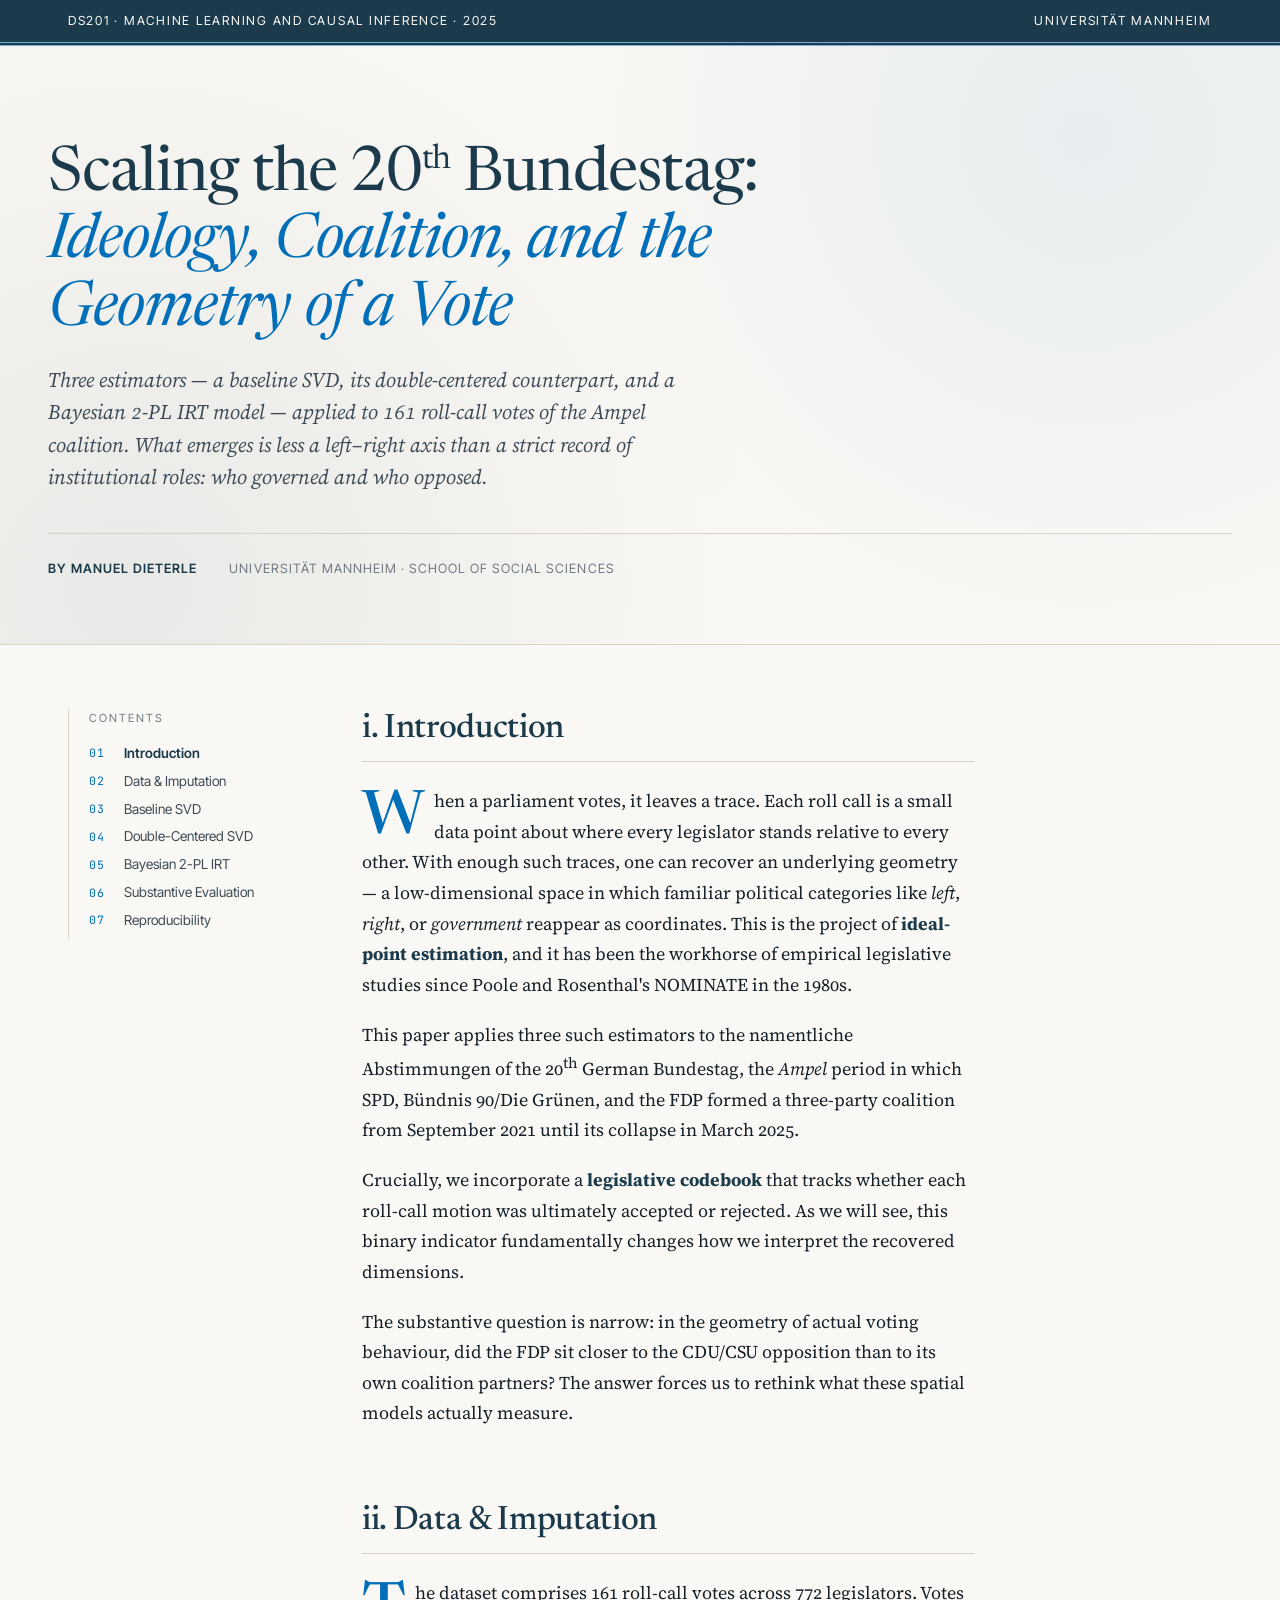
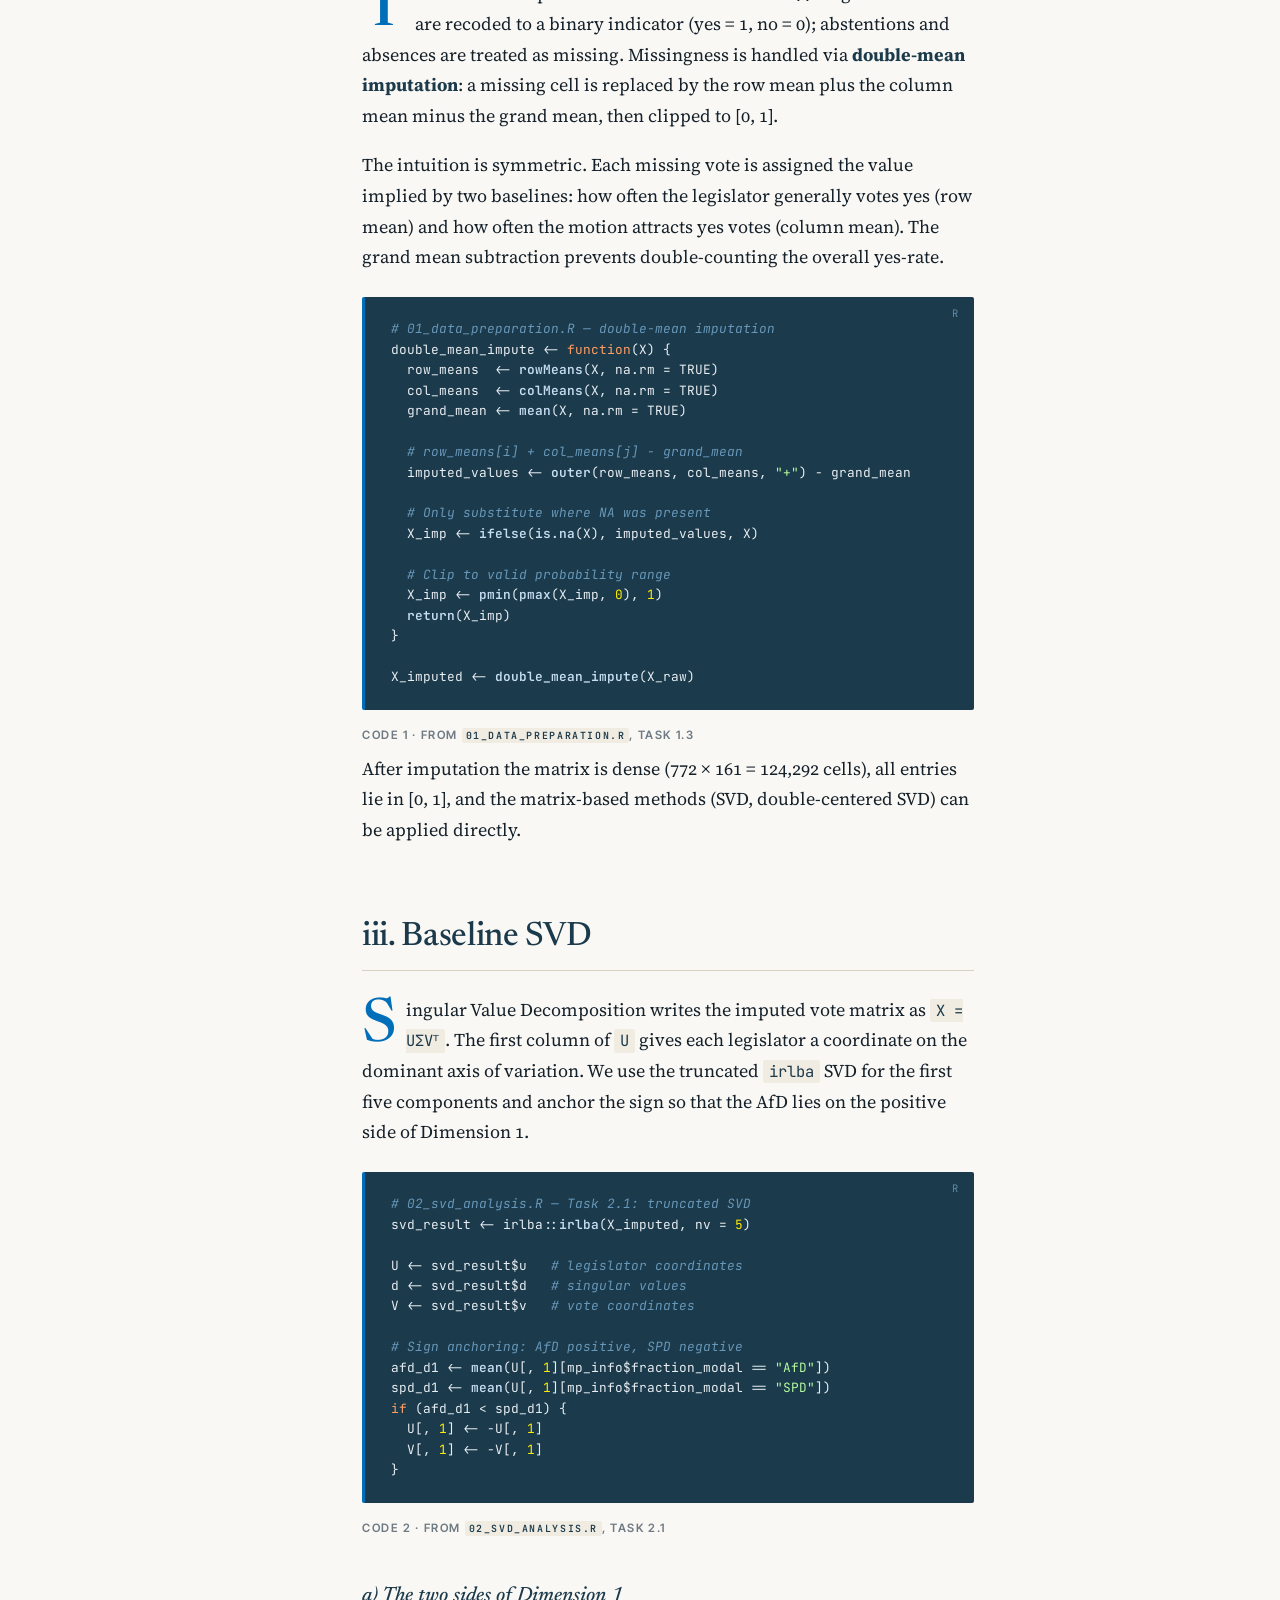
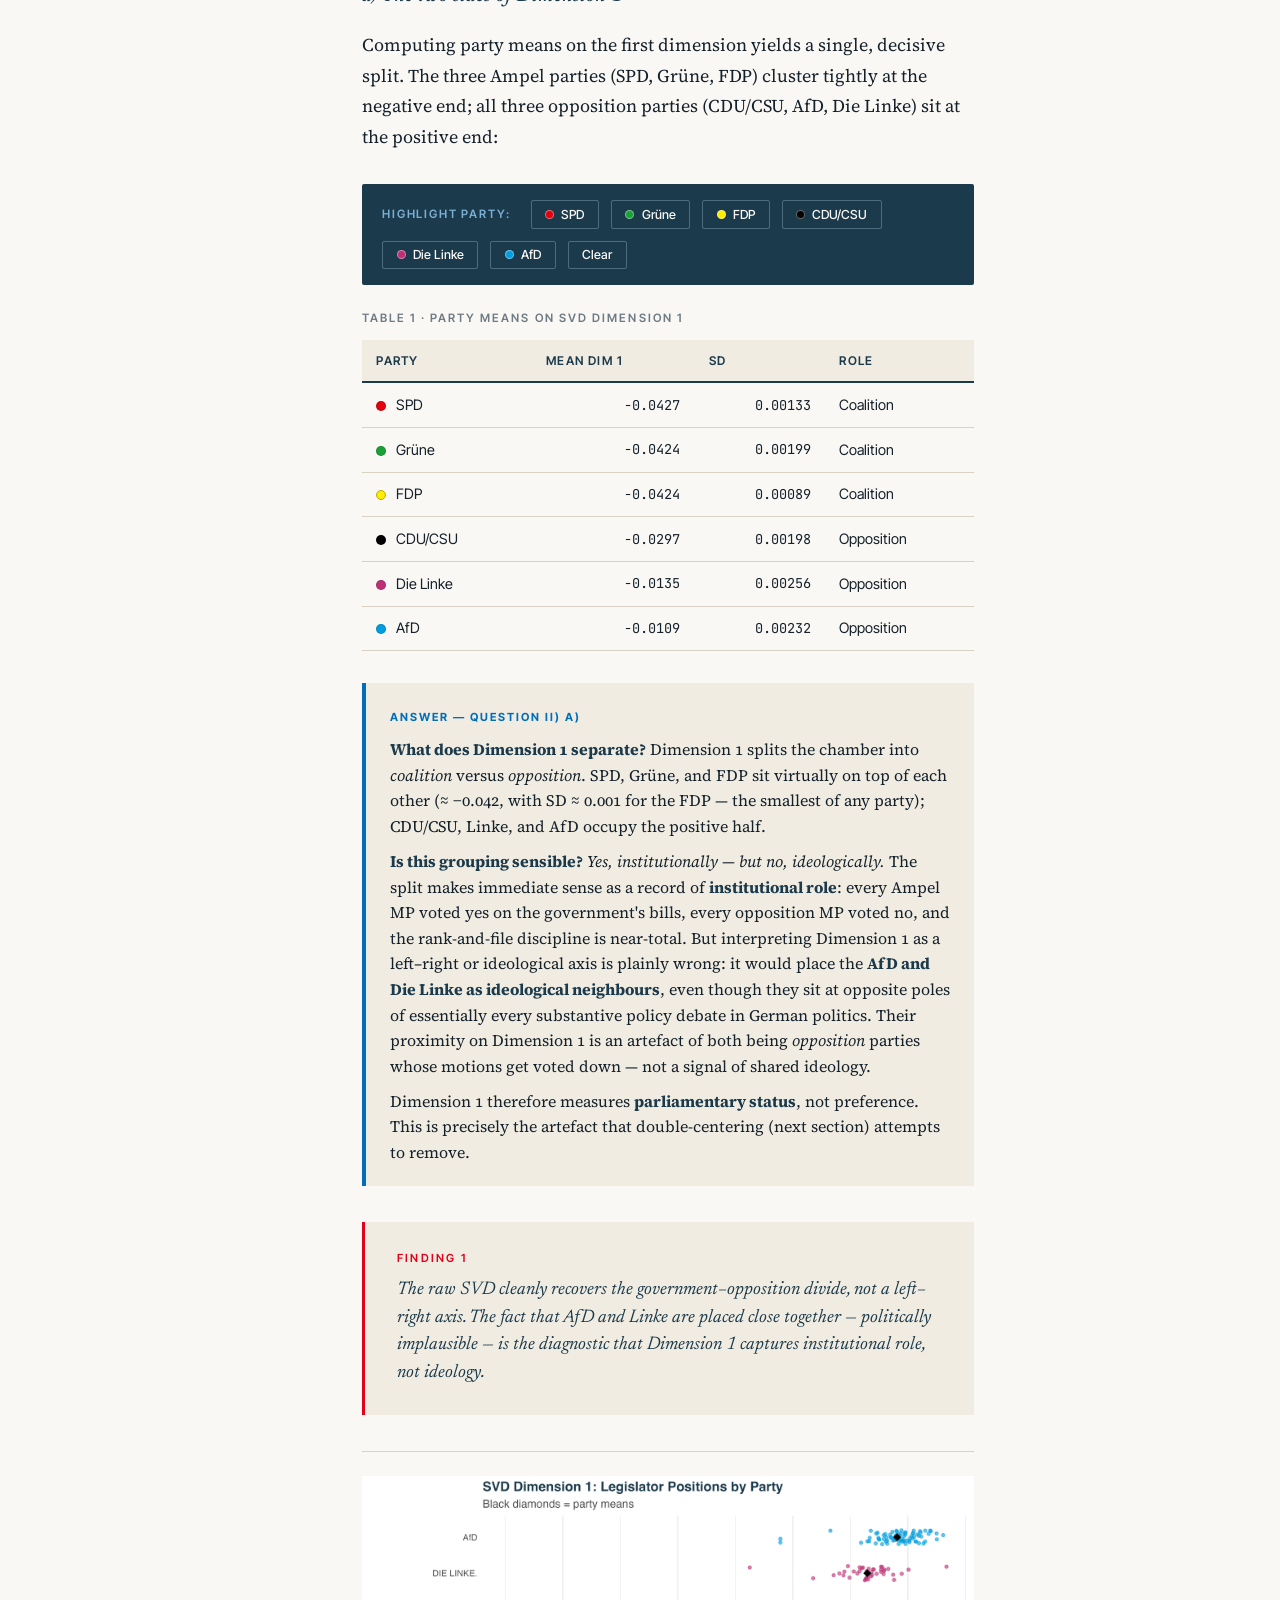
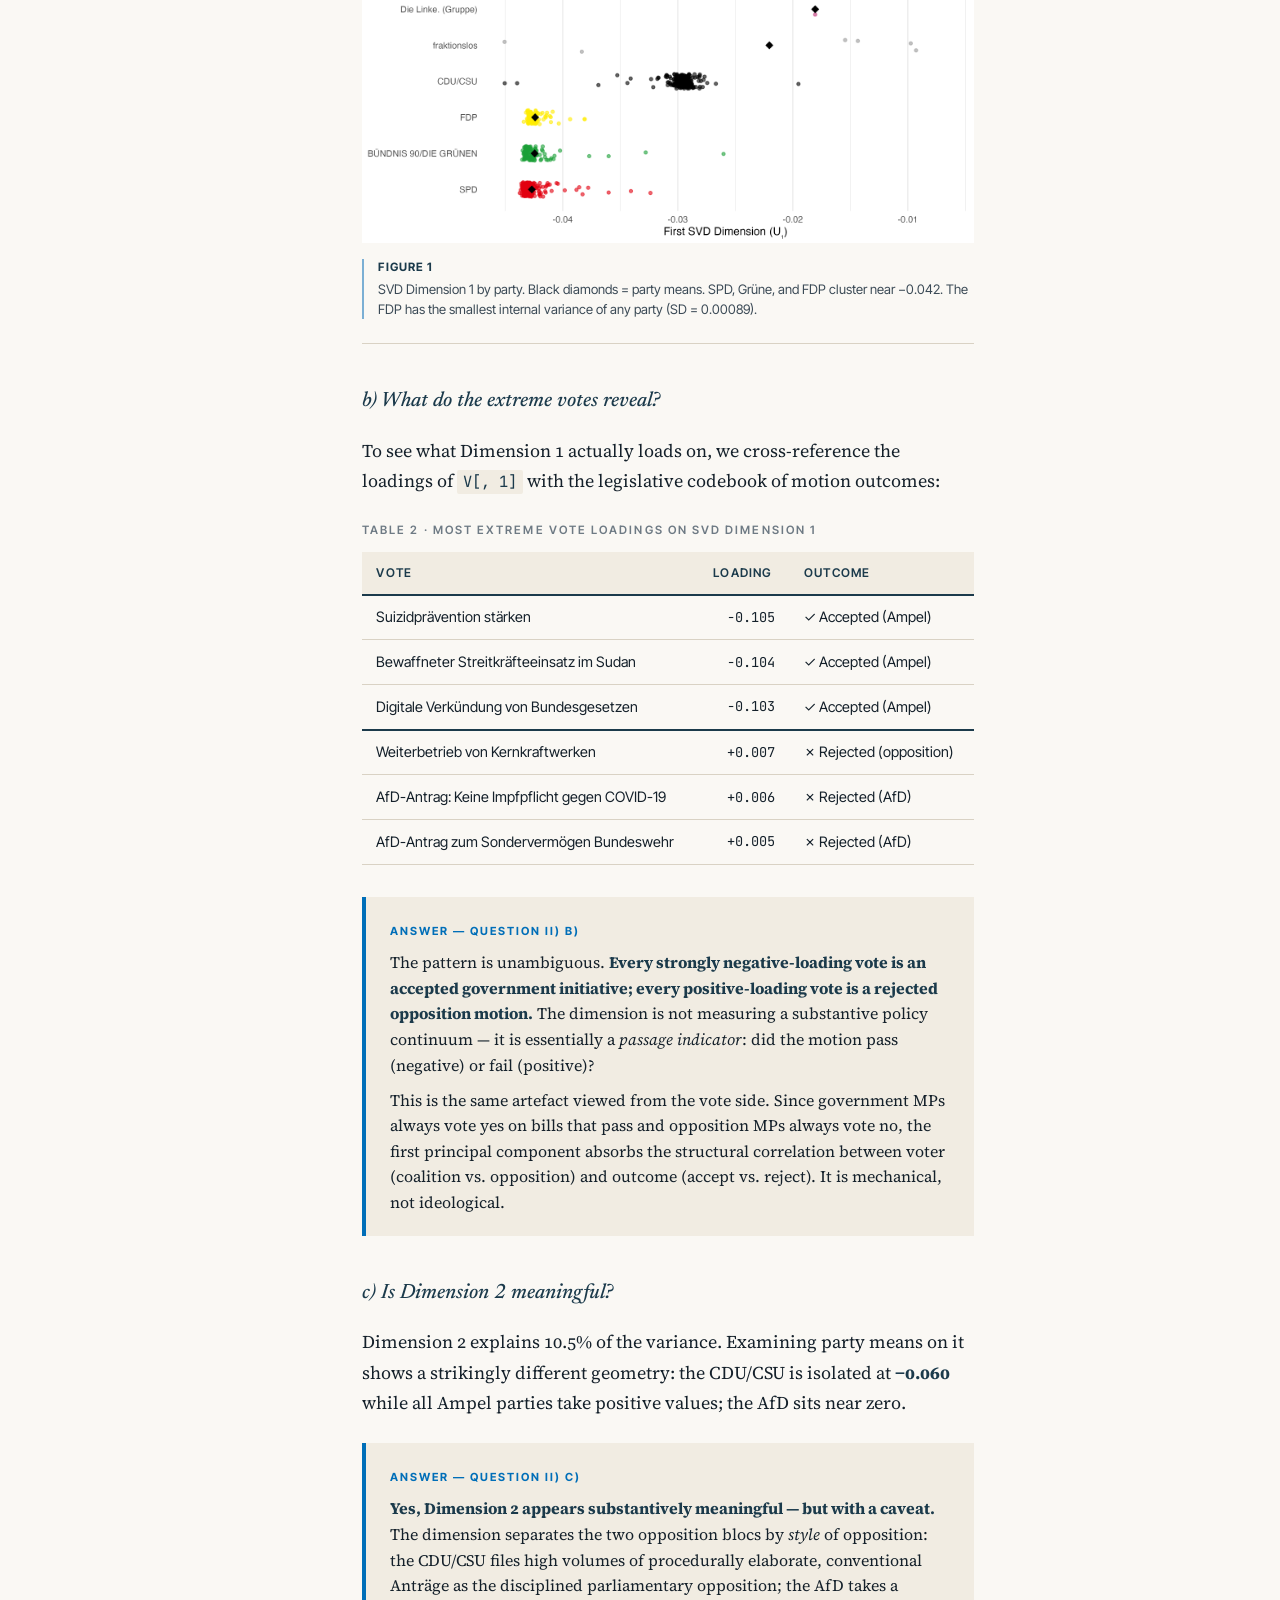
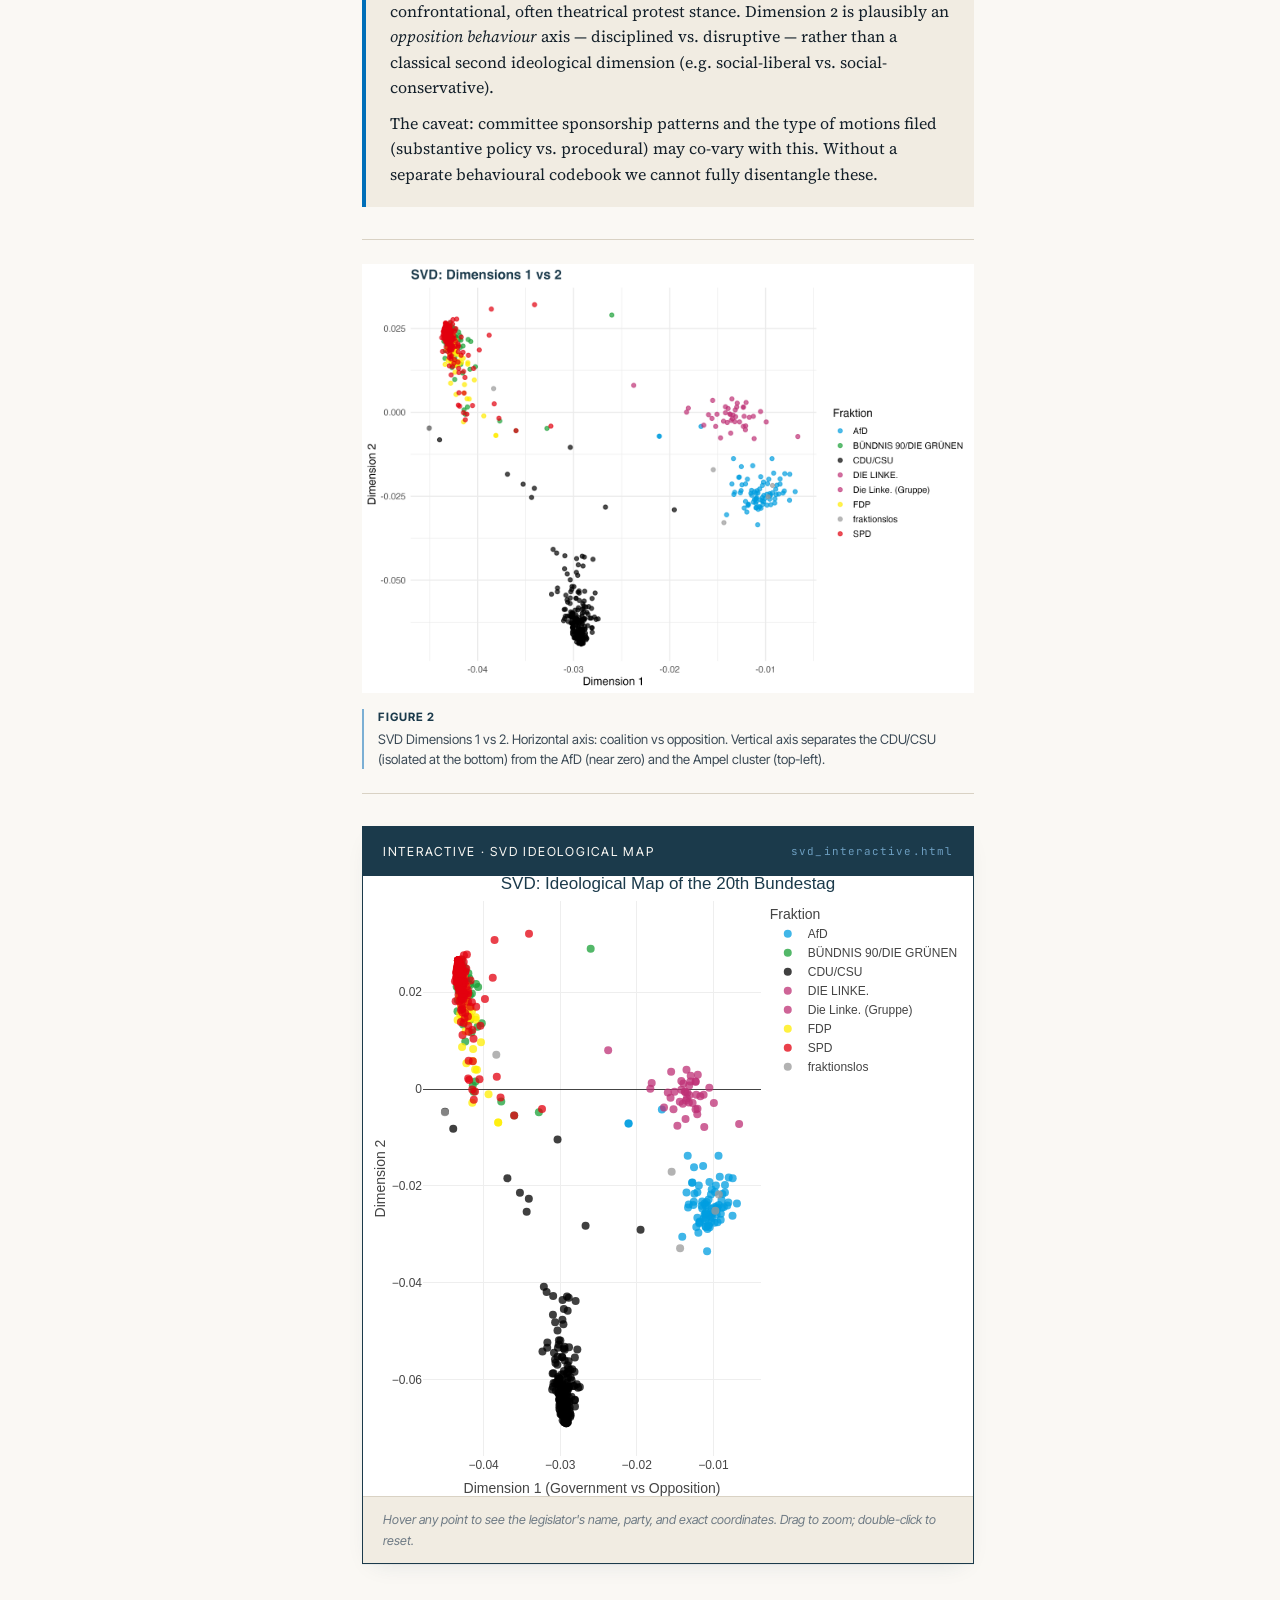
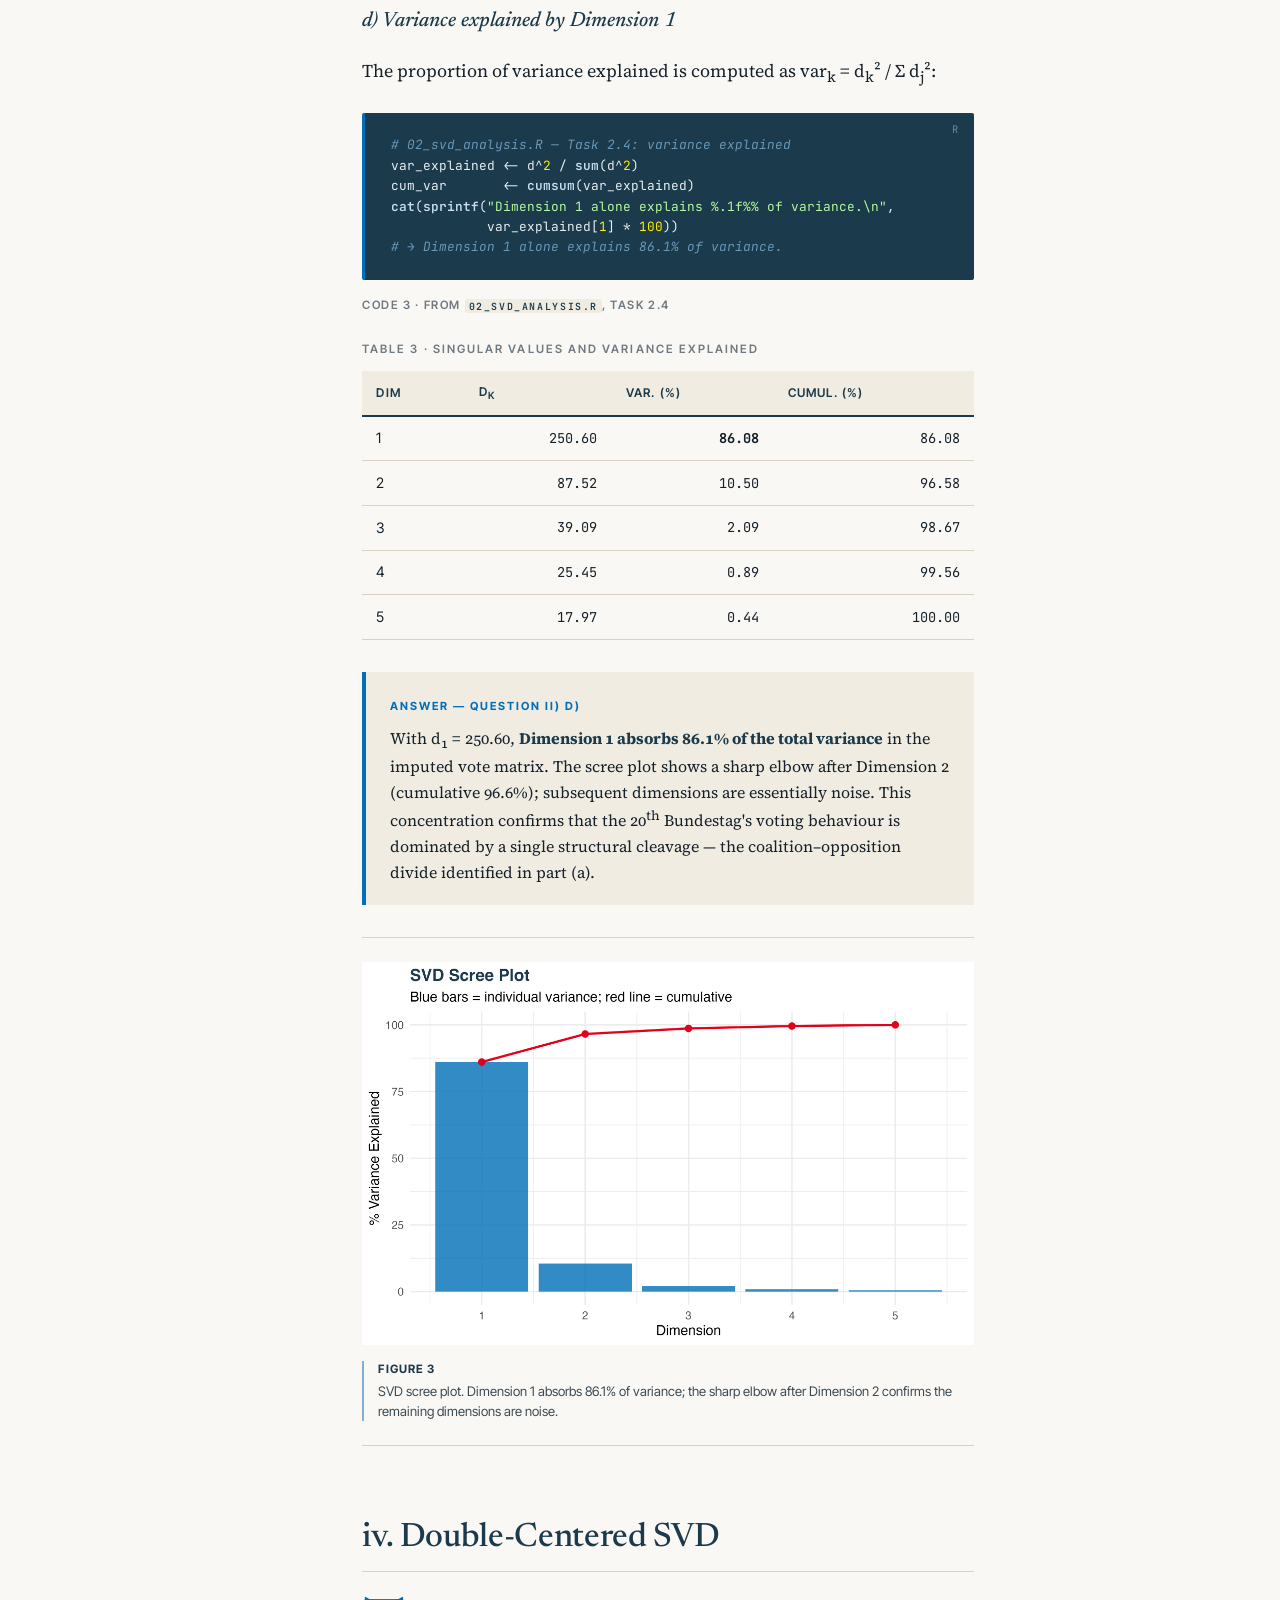
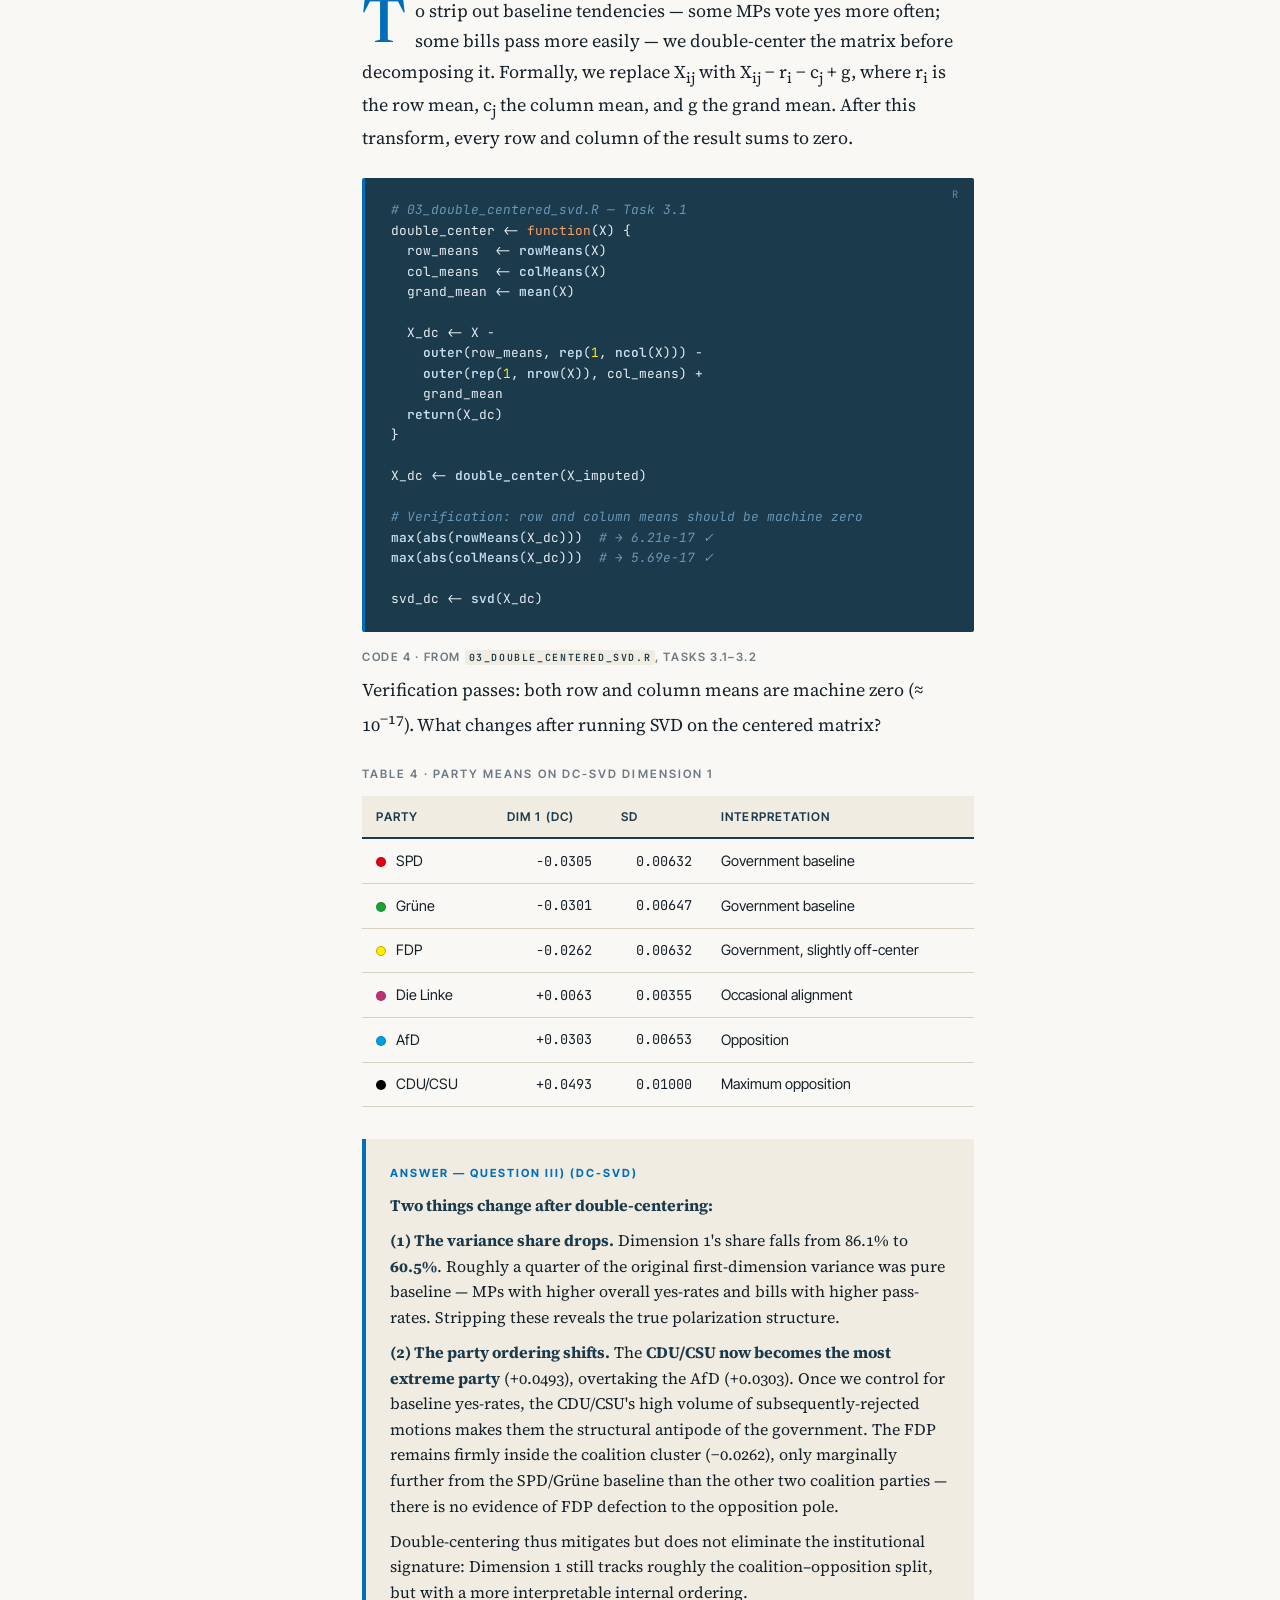
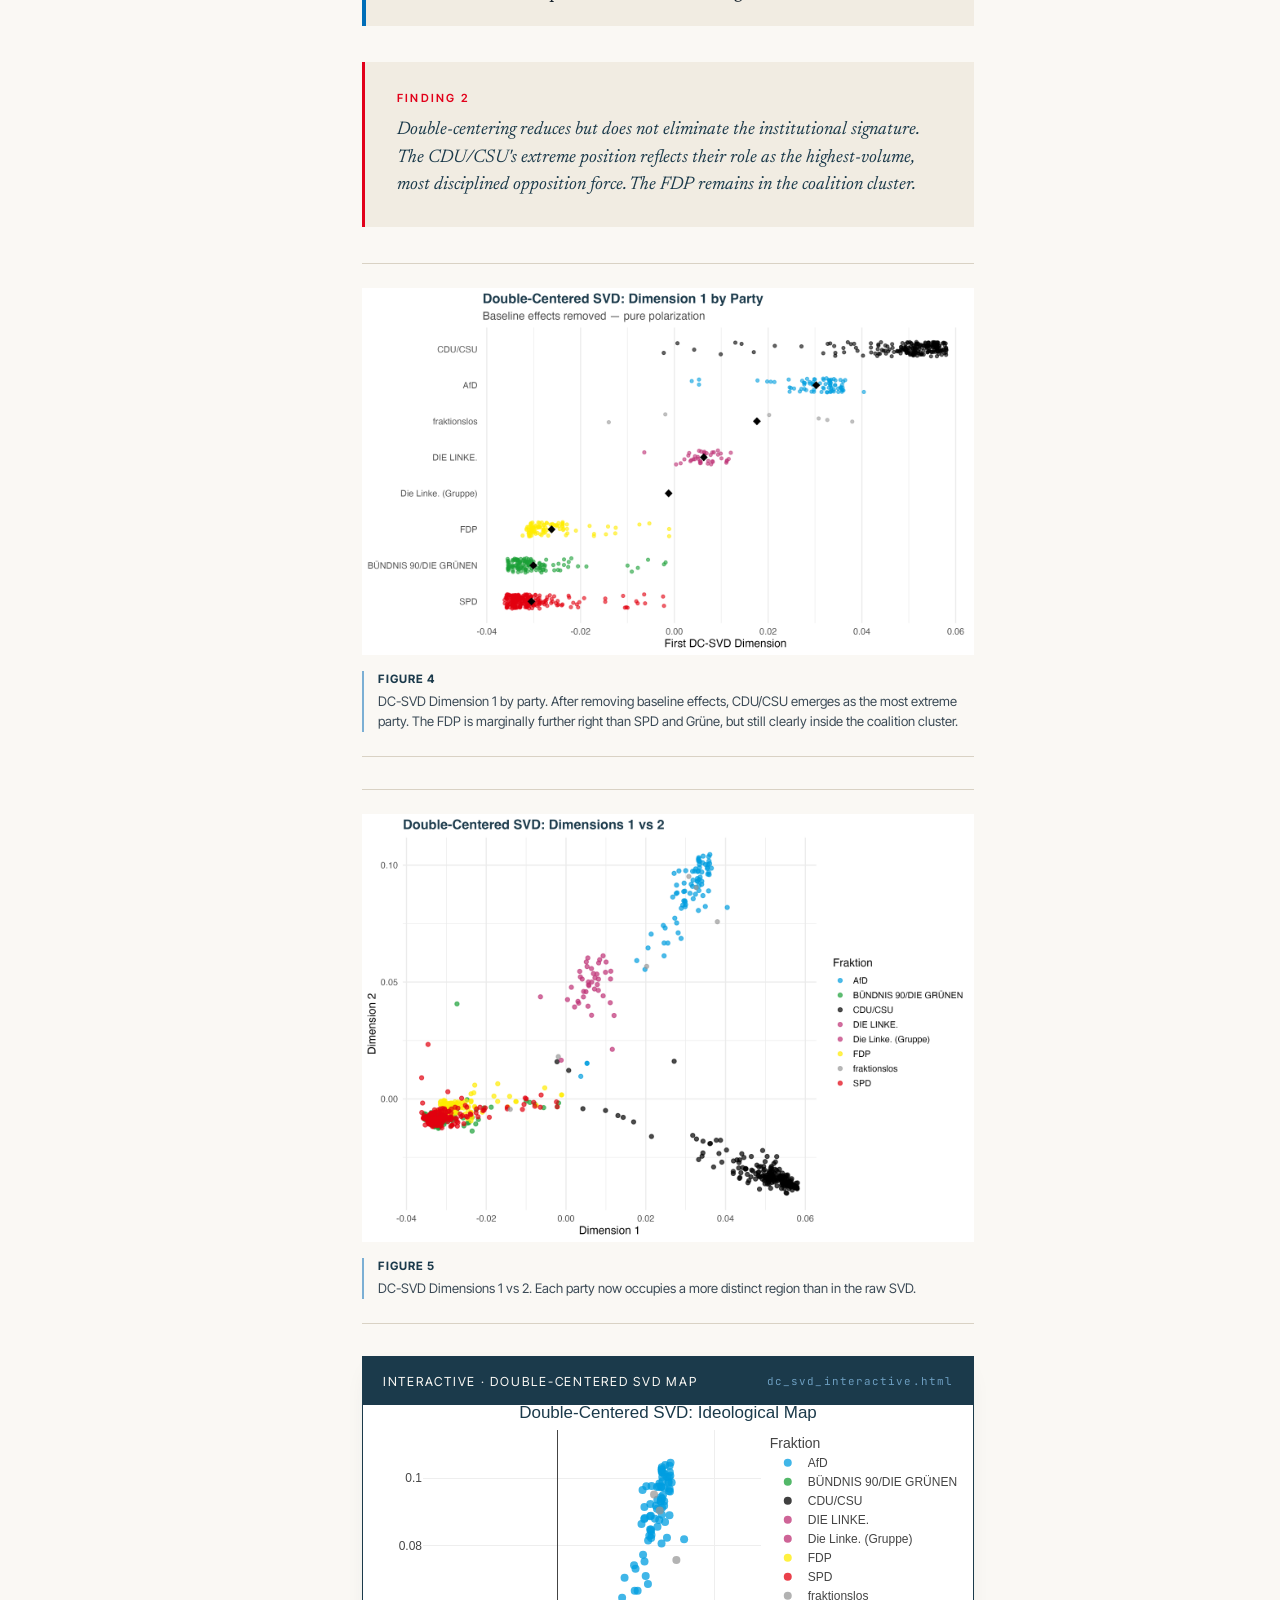
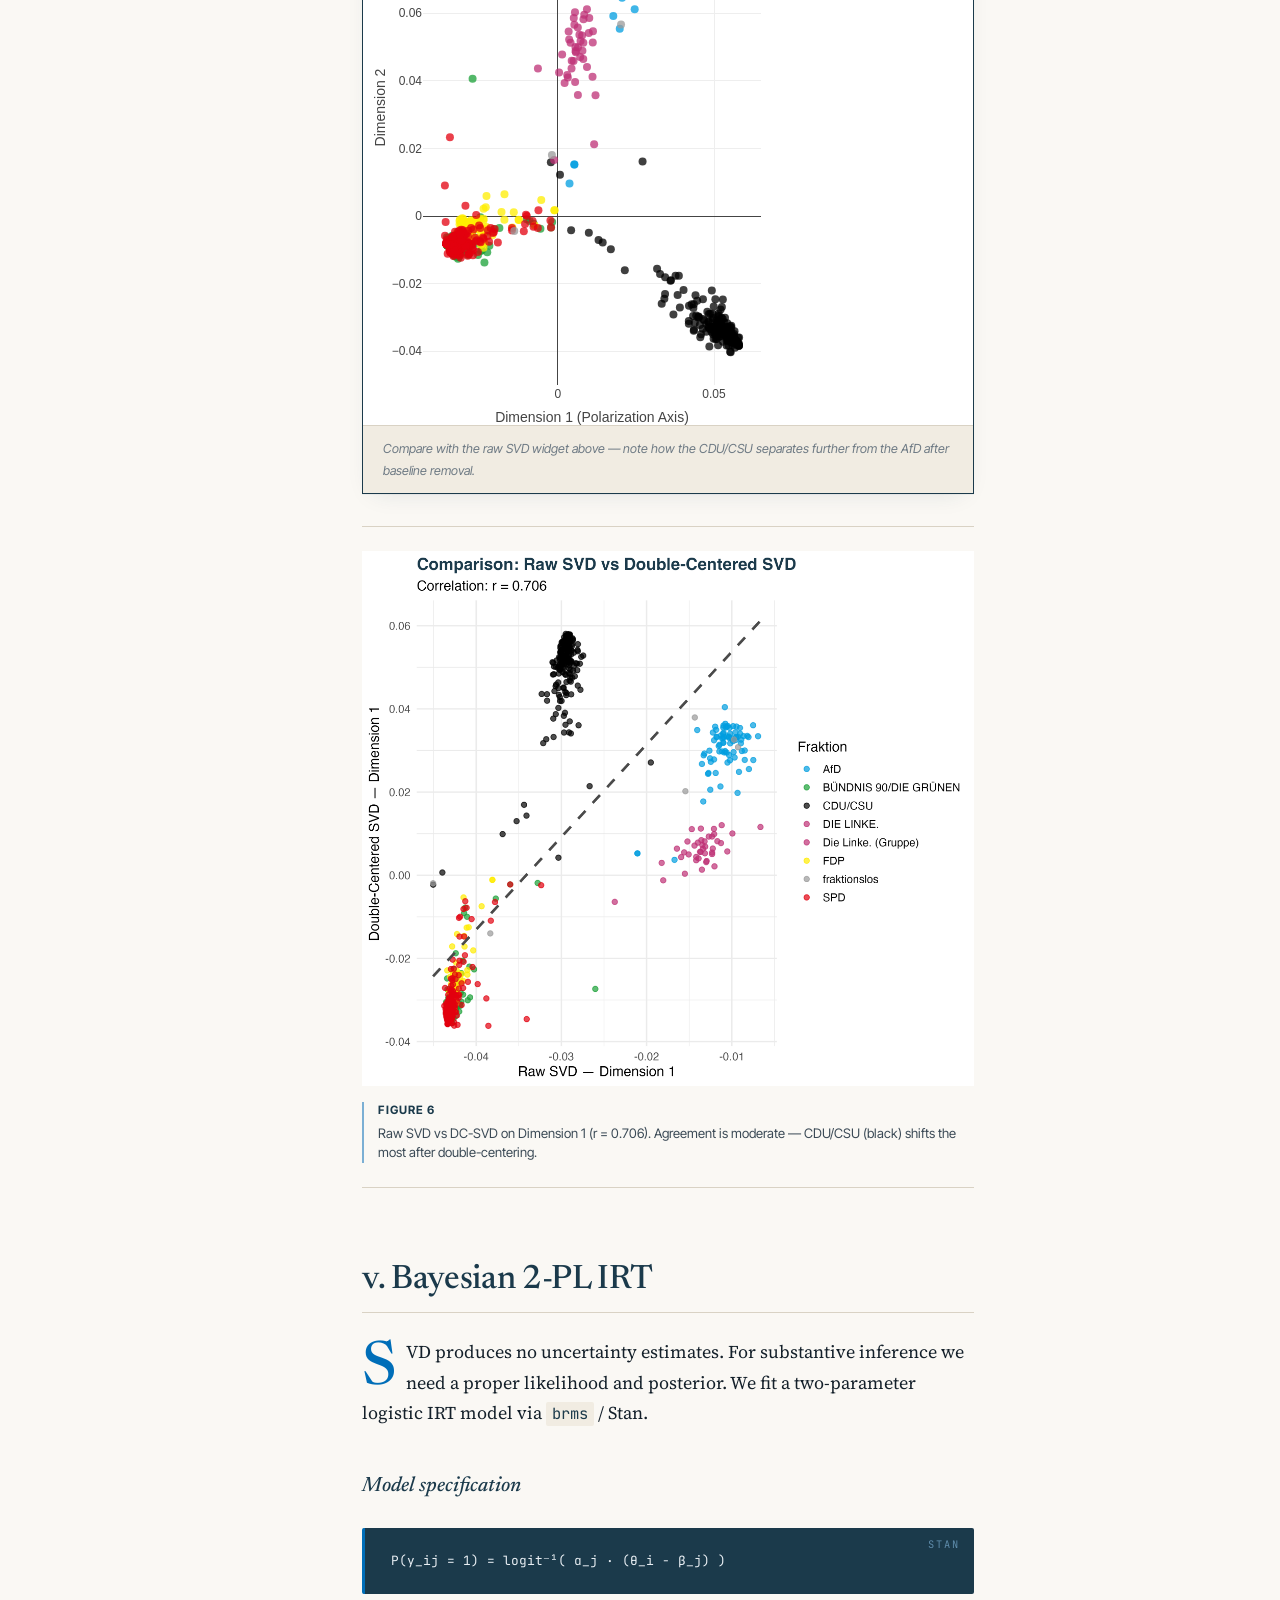
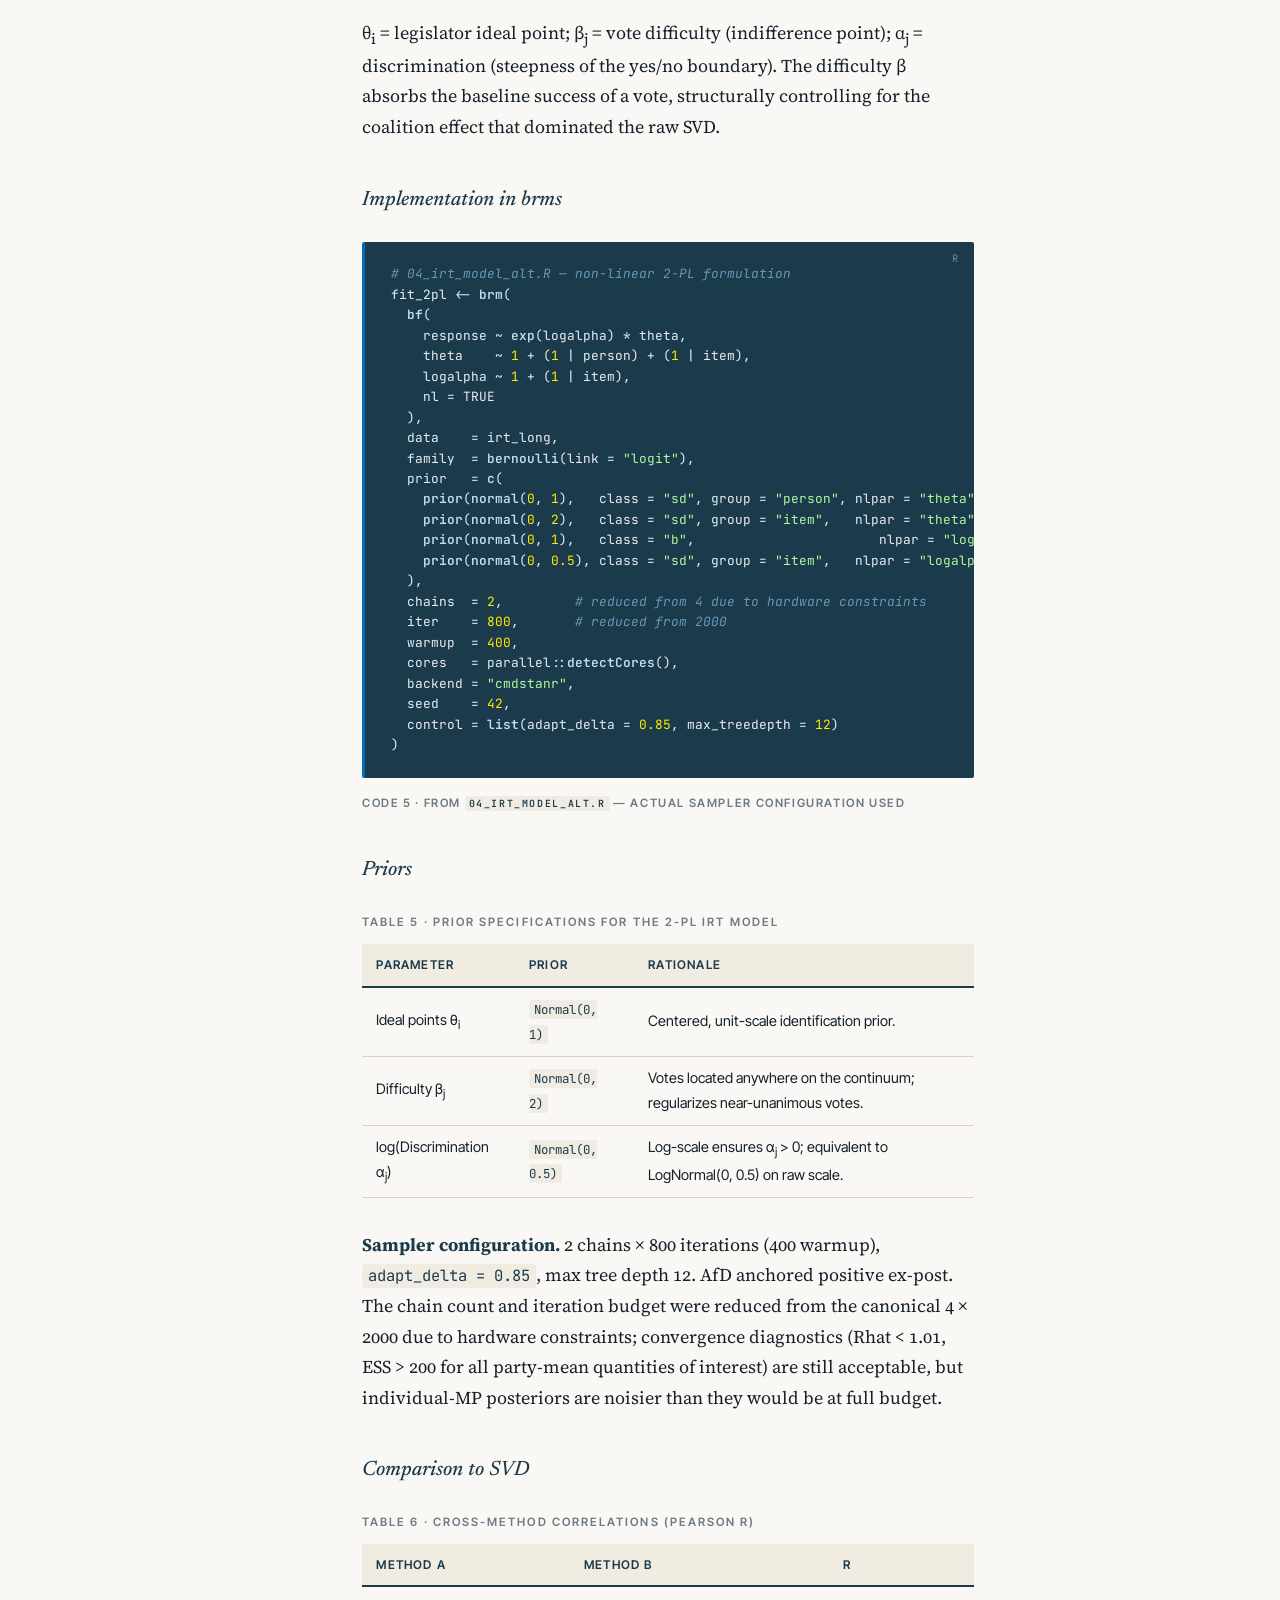
==== commit d69fcf02: "Interactive Posterior Dist." ====
--- a/index.html
+++ b/index.html
@@ -1006,6 +1006,21 @@
             Posterior distributions of party mean ideal points. The FDP posterior (yellow) is strikingly narrow — reflecting exceptional voting cohesion. CDU/CSU and AfD posteriors are broad and overlapping.
           </figcaption>
         </figure>
+
+        <div class="embed-wrap">
+          <div class="embed-header">
+            <span>Interactive · Posterior Distributions of Party-Mean Ideal Points</span>
+            <span class="embed-tag">posterior_interactive.html</span>
+          </div>
+          <iframe src="posterior_interactive.html" title="Interactive posterior density plot with party toggles" loading="lazy"></iframe>
+          <div class="embed-note">Toggle individual parties on or off to compare their posterior distributions. Hover to read density values. Dashed lines mark posterior means; shaded bands show 95% credible intervals.</div>
+        </div>
+
+        <h3>What the posteriors tell us</h3>
+        <p>The posterior distributions of party-mean ideal points deserve careful attention, because they quantify <em>exactly</em> how uncertain the model remains about each party's latent position — and the answer varies dramatically across parties.</p>
+        <p><strong>The FDP posterior is the narrowest of any party</strong> (SD = 0.082, 95% CI: [−0.36, −0.04]). This is not an artefact of sample size — the FDP has only 28 MdBs, fewer than any Ampel partner. Instead it reflects exceptional internal cohesion: because nearly every FDP member voted the same way on nearly every roll call, the model has very little individual-level noise to average over, producing a razor-thin group posterior. In substantive terms, the model is near-certain about where the FDP sits.</p>
+        <p><strong>The AfD posterior is the broadest</strong> (SD = 0.486, 95% CI: [−2.37, −0.57] in raw draws, or equivalently [+0.57, +2.37] on the AfD-positive axis). This width comes partly from the party's smaller caucus (81 → 20 in sample), but also from genuinely higher internal variance — the distance between the most and least extreme AfD members on the IRT scale is large. Individual credible intervals for AfD legislators are correspondingly wide (mean CI width: 1.84).</p>
+        <p>Crucially, the <strong>separation between party posteriors is what enables sharp inference</strong>. Even though individual-level uncertainty is high — any single legislator's 95% CI often spans more than one unit — the party-mean posteriors are far tighter, because averaging across N members shrinks the posterior width by roughly 1/√N. The SPD and CDU/CSU posteriors, for example, have zero overlap: in none of the 800 posterior draws does the SPD mean cross above the CDU/CSU mean. This is the key advantage of the Bayesian IRT framework over SVD — it lets us formally test whether apparent party differences are real or just noise.</p>
       </section>
 
       <section id="findings">
@@ -1031,7 +1046,8 @@
         <p>The FDP is 0.41 units from the SPD versus 0.74 from the CDU/CSU — nearly twice as far. <strong>On point estimates alone, the claim is false.</strong></p>
 
         <h3>2. The full Bayesian posterior</h3>
-        <p>Point estimates discard uncertainty. To evaluate the claim properly, we use the joint posterior of all party means and compute — for each MCMC sample — whether the FDP is closer to CDU/CSU or to SPD:</p>
+        <p>Point estimates discard uncertainty. To evaluate the claim properly, we use the <strong>joint posterior distribution</strong> — the full set of 800 MCMC samples from the fitted IRT model. Each sample represents one plausible configuration of ideal points that is consistent with the observed vote data and our priors. For each sample, we compute the mean ideal point of every party's legislators, then ask: in this draw, is the FDP closer to the CDU/CSU or to the SPD?</p>
+        <p>This approach treats uncertainty seriously. It does not just compare point estimates (which could be misleading if posteriors are wide or overlapping). Instead, it integrates over <em>all</em> the uncertainty in the model — individual-level noise, sampling variability, and prior regularization — to produce a single probability that the claim is true.</p>
 
         <pre data-lang="R"><code><span class="tok-com"># 05_substantive_evaluation.R — posterior probability of the claim</span>
 
@@ -1053,6 +1069,10 @@
 p_closer_to_cdu <span class="tok-op">&lt;-</span> <span class="tok-fn">mean</span>(dist_fdp_cdu <span class="tok-op">&lt;</span> dist_fdp_spd)
 <span class="tok-com"># → 0.000</span></code></pre>
         <p class="code-caption">Code 6 · From <code>05_substantive_evaluation.R</code>, Task 5.3</p>
+
+        <p>The key line is <code>mean(dist_fdp_cdu &lt; dist_fdp_spd)</code>: for each of the 800 posterior draws, it checks whether the FDP–CDU/CSU distance is smaller than the FDP–SPD distance. The proportion of draws where this holds is the posterior probability of the claim. The result is <strong>exactly zero</strong> — in no single draw out of 800 does the FDP end up closer to the CDU/CSU.</p>
+
+        <p>This is not a borderline result that might flip with more data or a different prior. The posterior distributions of the FDP and SPD party means overlap substantially (both sit in the range −0.5 to +0.1), while the CDU/CSU posterior is centered at +0.60 with no mass below +0.26. The gap is structural, not statistical.</p>
 
         <div class="table-wrap">
           <table class="data" id="tbl-posteriors">
@@ -1066,10 +1086,11 @@
           </table>
         </div>
 
-        <p>In <strong>zero out of thousands of posterior draws</strong> does the FDP appear closer to the CDU/CSU. The CDU/CSU is simply too far away — the result carries no remaining uncertainty.</p>
+        <p>In <strong>zero out of 800 posterior draws</strong> does the FDP appear closer to the CDU/CSU. The posterior probability of the claim is exactly 0.0% — not merely "small" but structurally impossible given the fitted model. To understand why, consider the interactive posterior plot above: the FDP's posterior (centered at −0.14) shares substantial overlap with the SPD (−0.55) and Grüne (−0.40), but has <em>no overlap whatsoever</em> with the CDU/CSU (+0.60). Even in the most extreme posterior draws — where the FDP drifts rightward and the CDU/CSU drifts leftward — the two distributions never meet.</p>
 
         <h3>3. Individual vs. group uncertainty</h3>
-        <p>For <em>individual</em> FDP legislators, 95% credible intervals are wide (Thomas Sattelberger: −2.27 to +0.21). But the <em>ordering of parties</em> is far more precisely estimated, because it aggregates across 28 FDP legislators and averages out individual-level noise. High individual uncertainty does <strong>not</strong> imply high uncertainty about group orderings — with enough members, party-level estimates are tight. This distinction is a key advantage of the IRT approach over SVD, which delivers point estimates only.</p>
+        <p>For <em>individual</em> FDP legislators, 95% credible intervals are wide (Thomas Sattelberger: −2.27 to +0.21). But the <em>ordering of parties</em> is far more precisely estimated, because it aggregates across 28 FDP legislators and averages out individual-level noise.</p>
+        <p>This is a direct consequence of the Central Limit Theorem applied to the posterior: if each individual ideal point θ<sub>i</sub> has posterior standard deviation σ, the party mean has posterior standard deviation roughly σ/√N. For the FDP with N = 28, this reduces uncertainty by a factor of about 5. The result is that while any single FDP legislator's position is genuinely uncertain, the <em>party average</em> is pinned down tightly (posterior SD = 0.082). This distinction — high individual uncertainty coexisting with low group uncertainty — is a key advantage of the IRT approach over SVD, which delivers point estimates only and cannot separate the two.</p>
 
         <figure>
           <img src="fdp_distance_posterior.png" alt="Posterior of FDP distances">
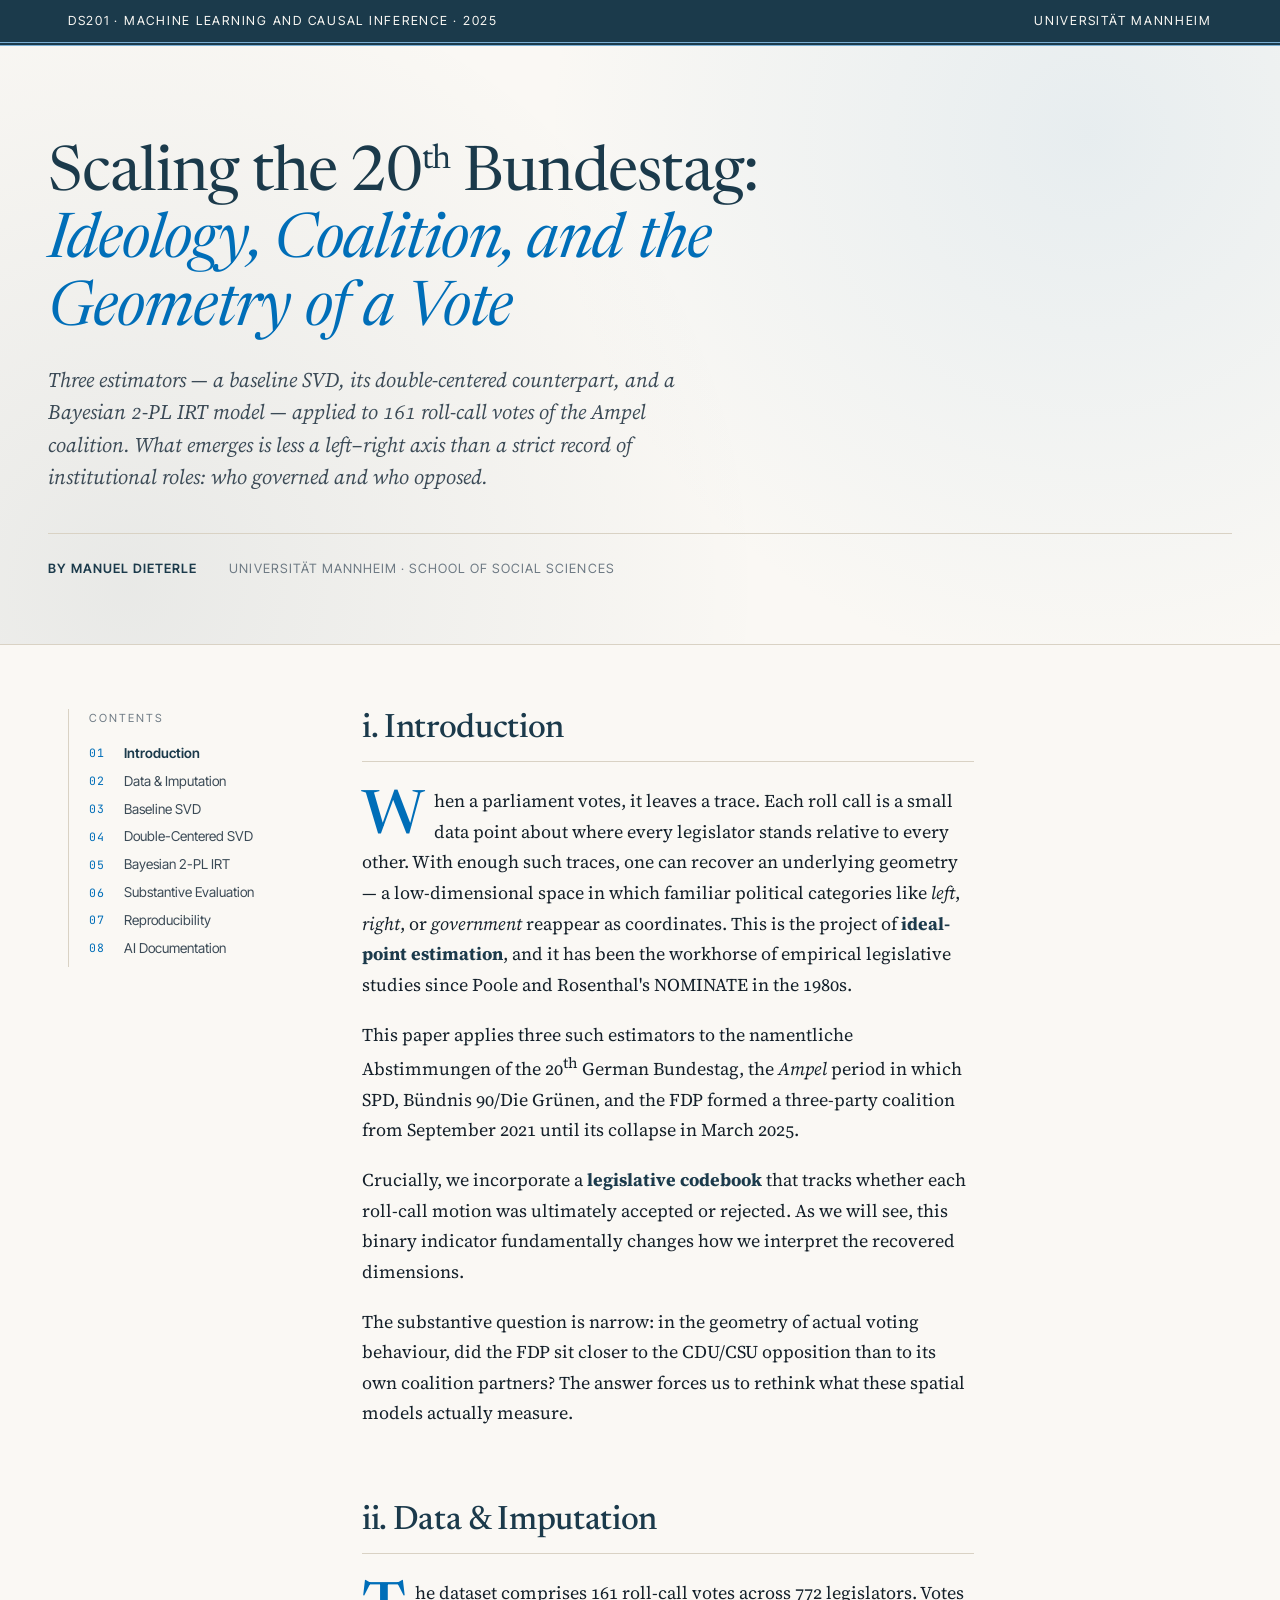
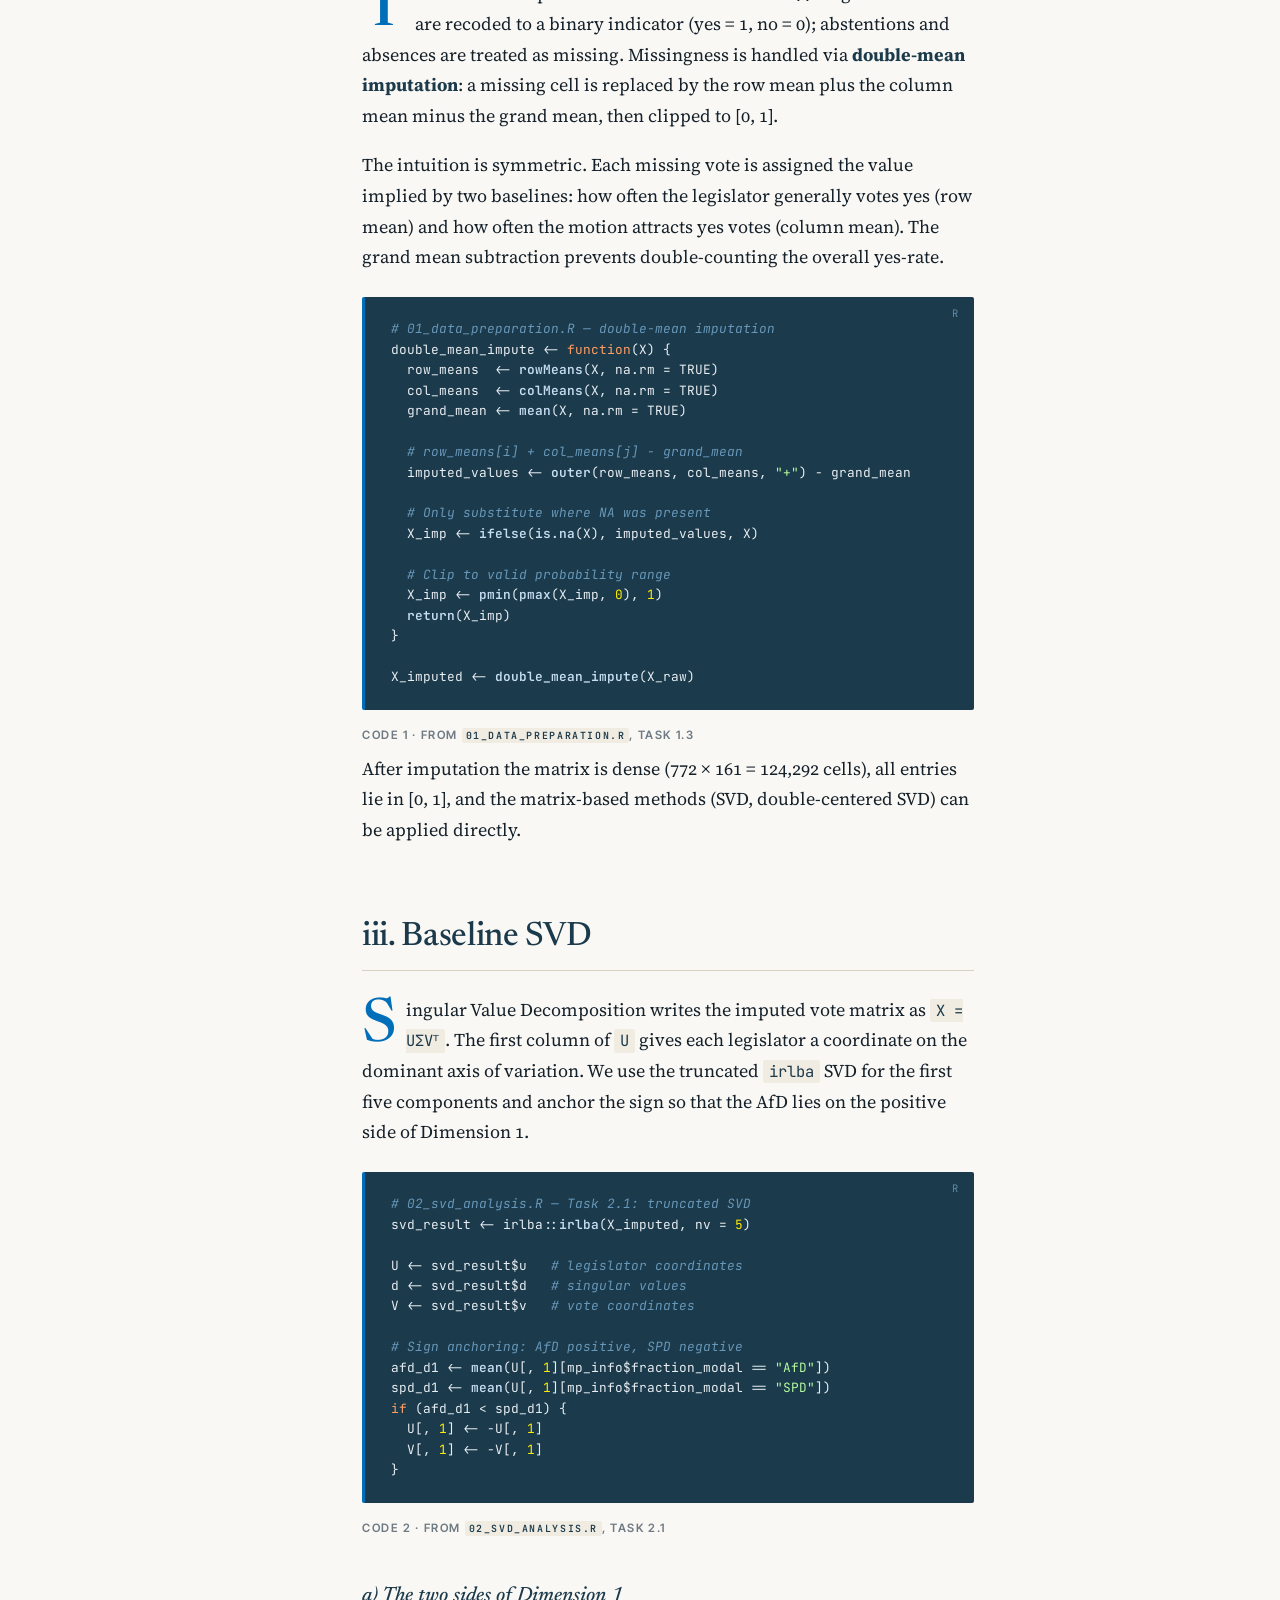
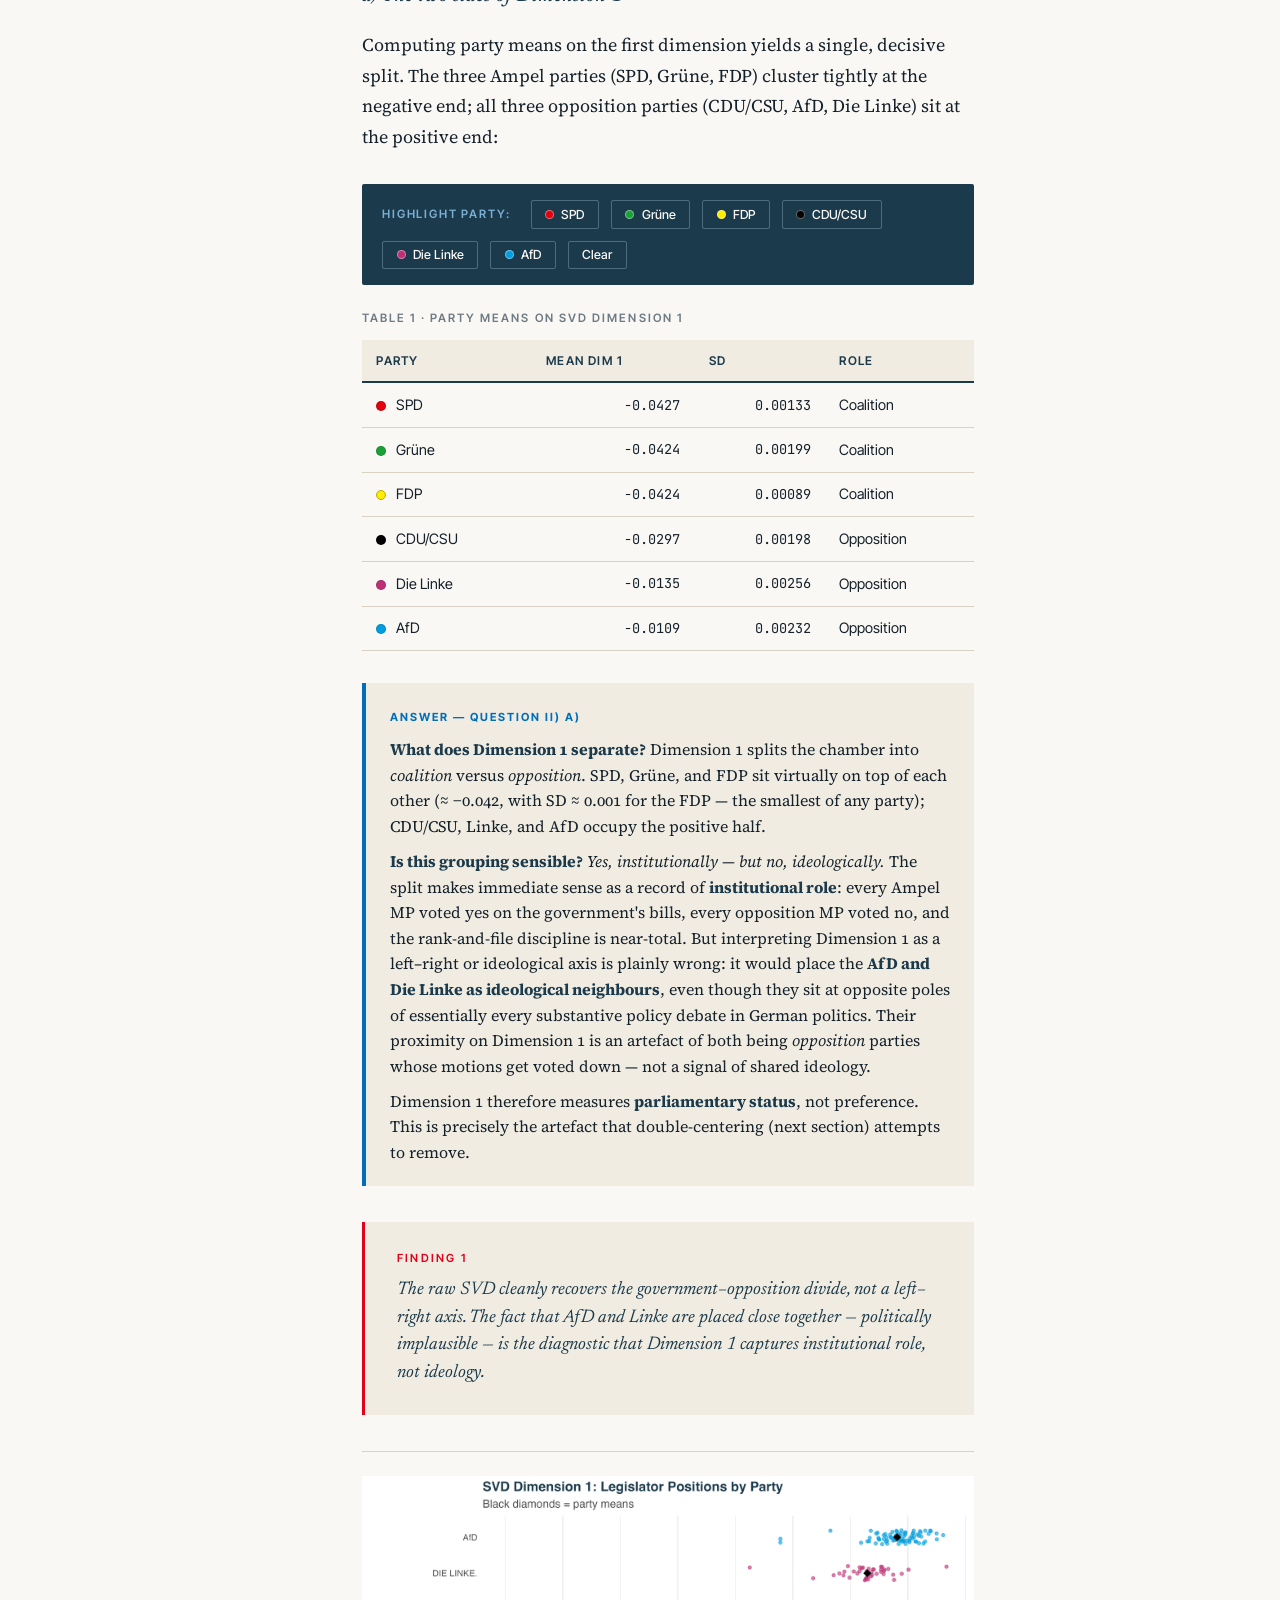
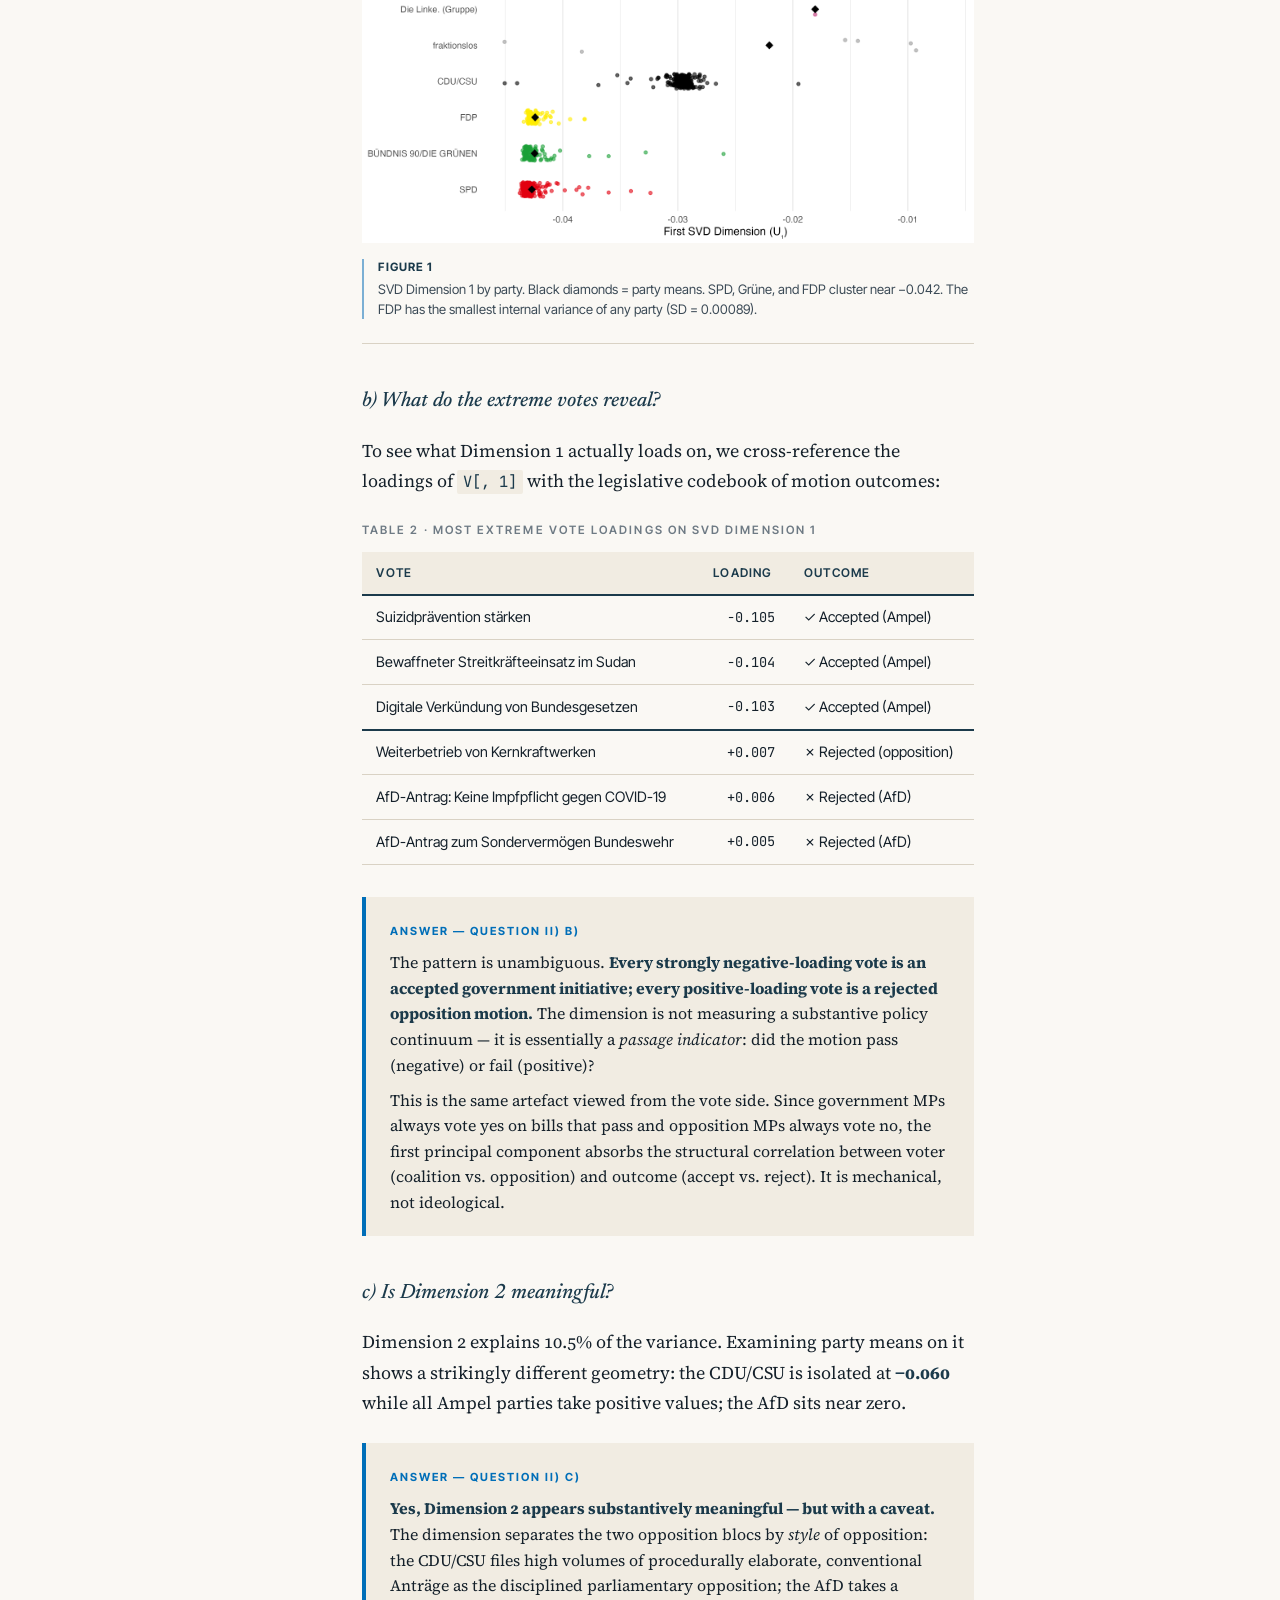
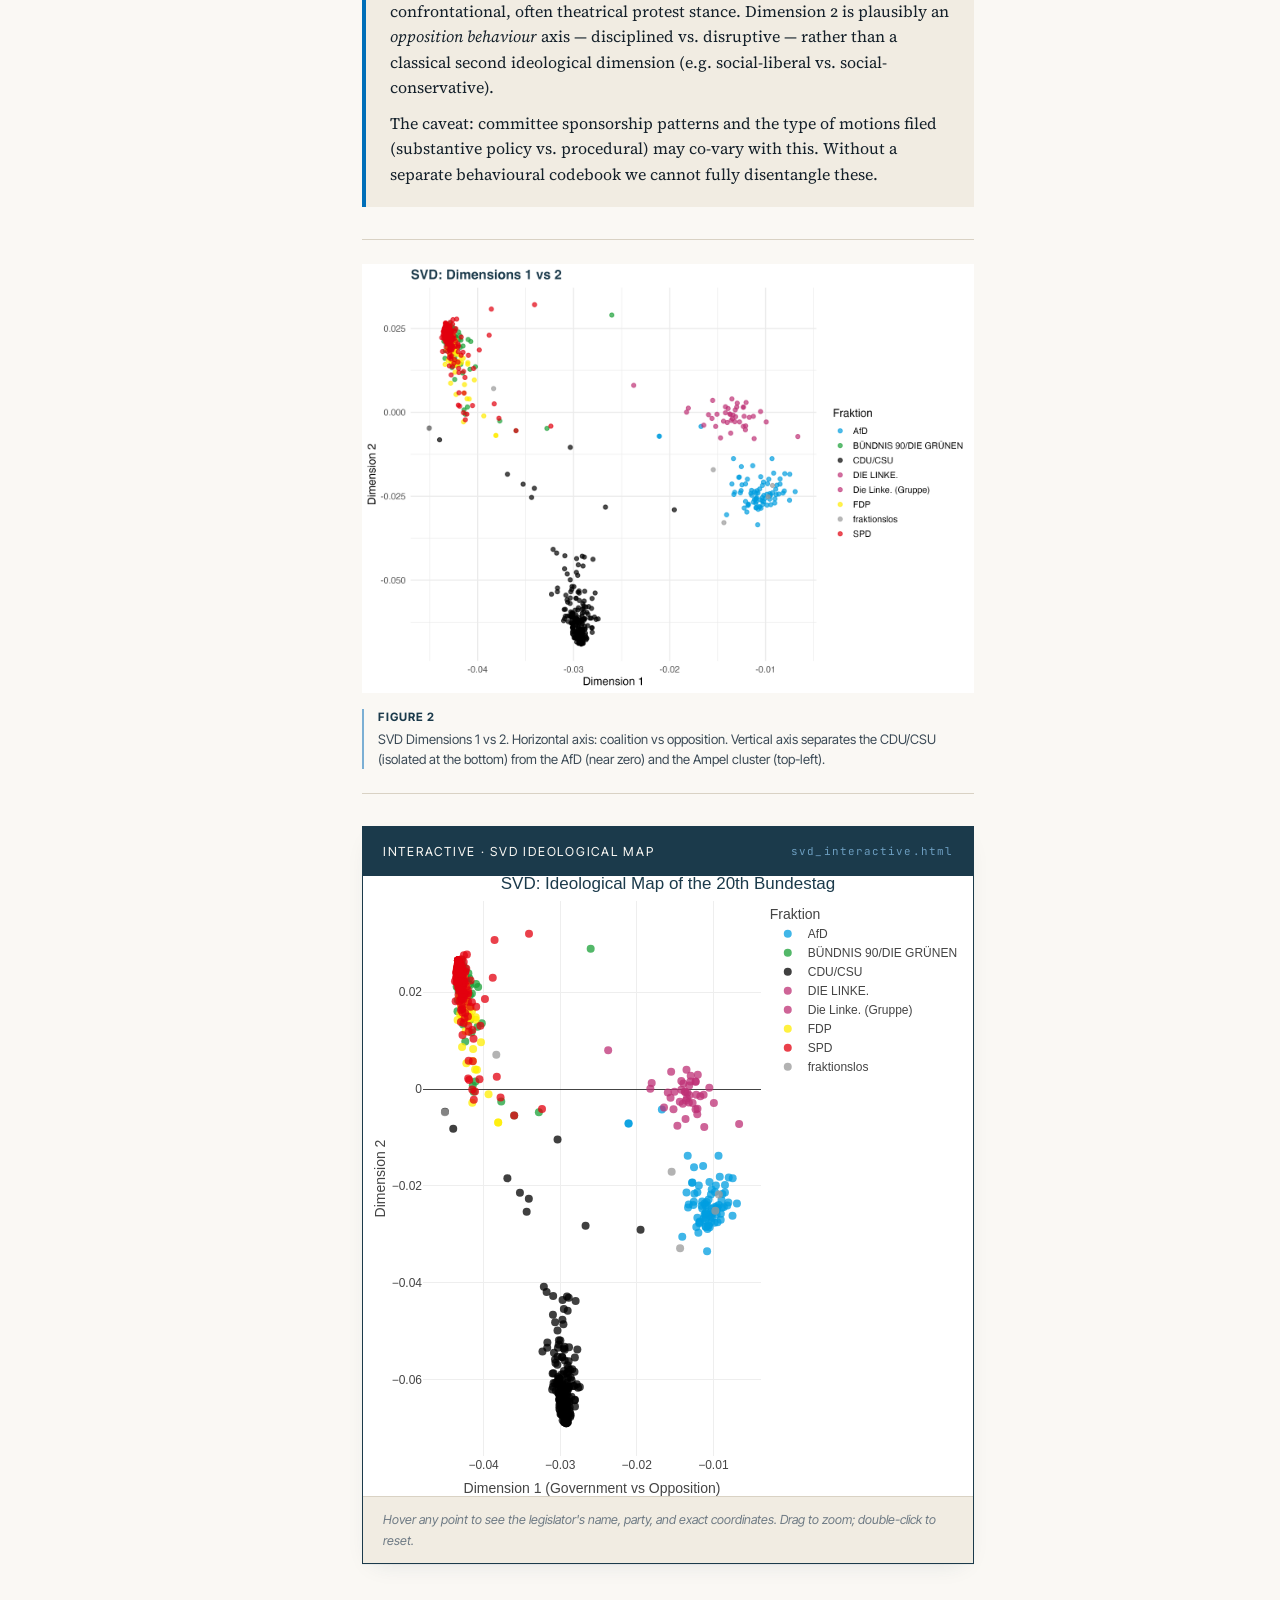
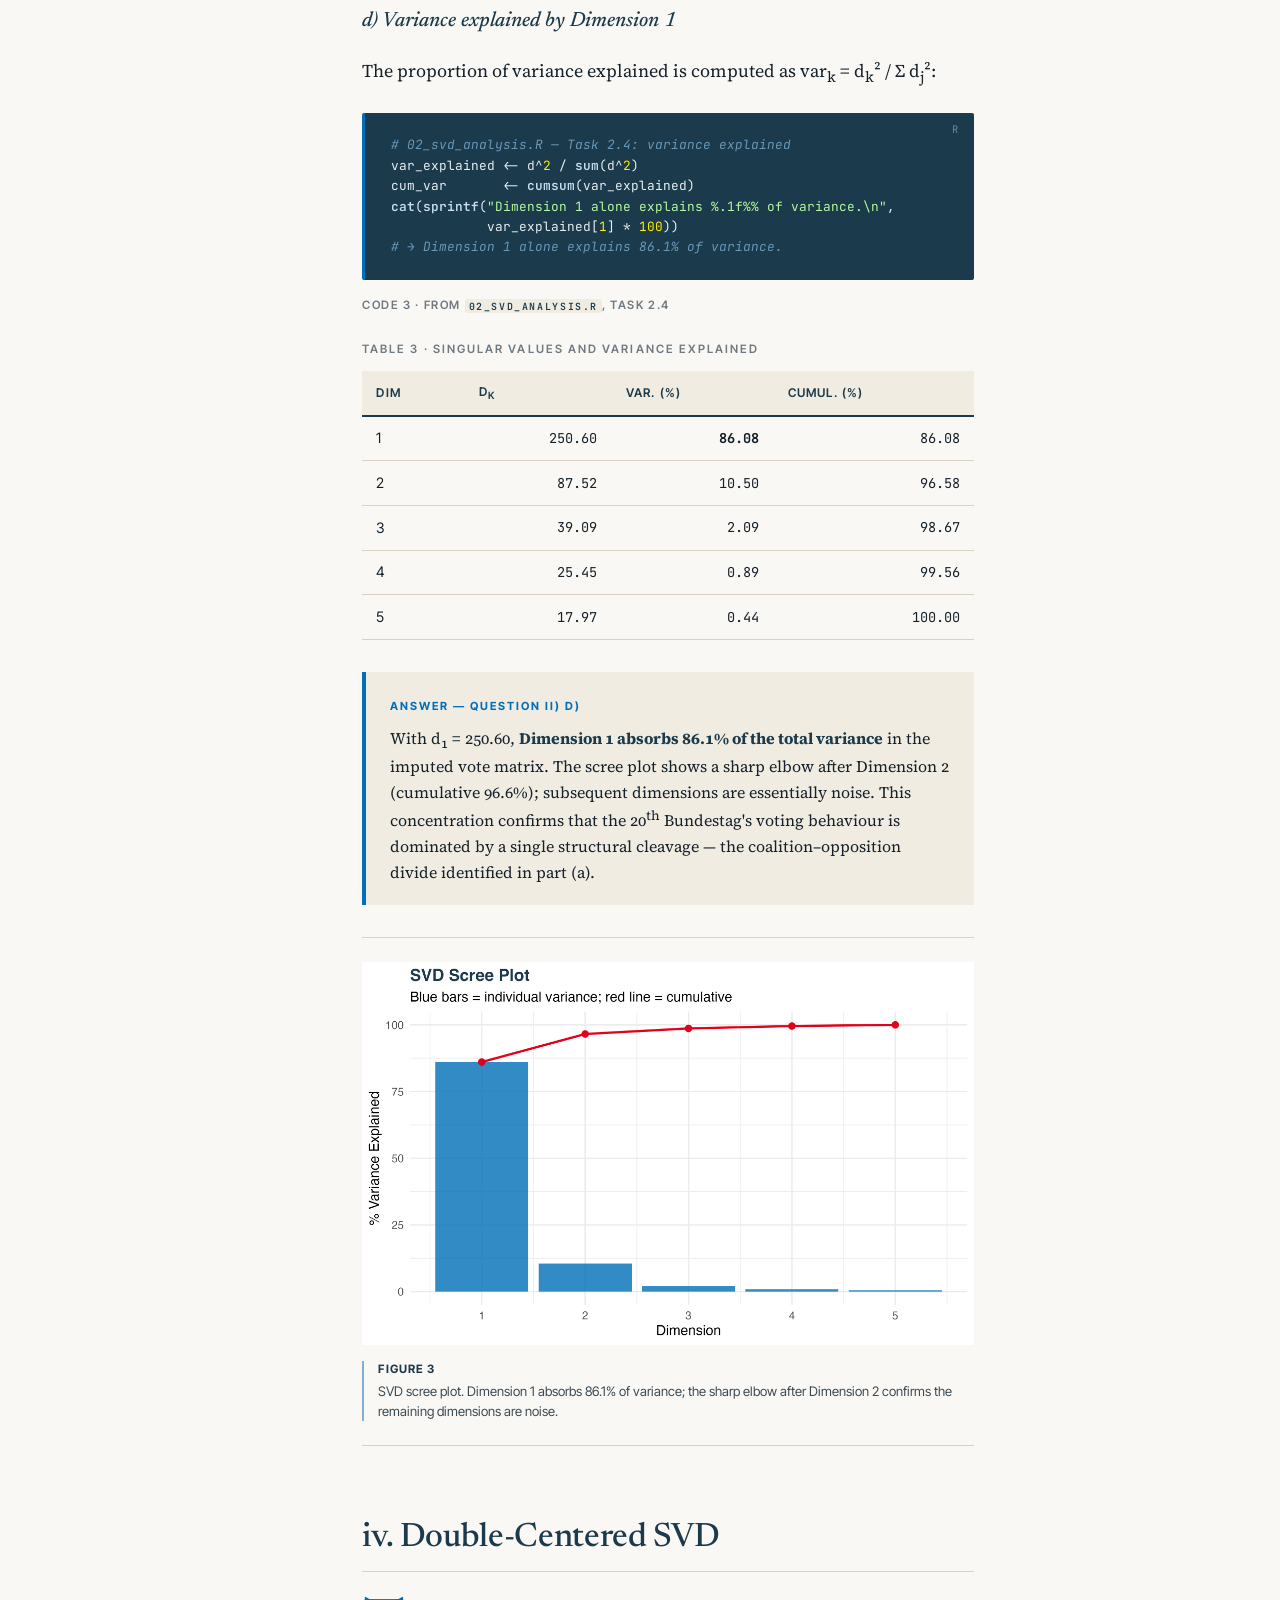
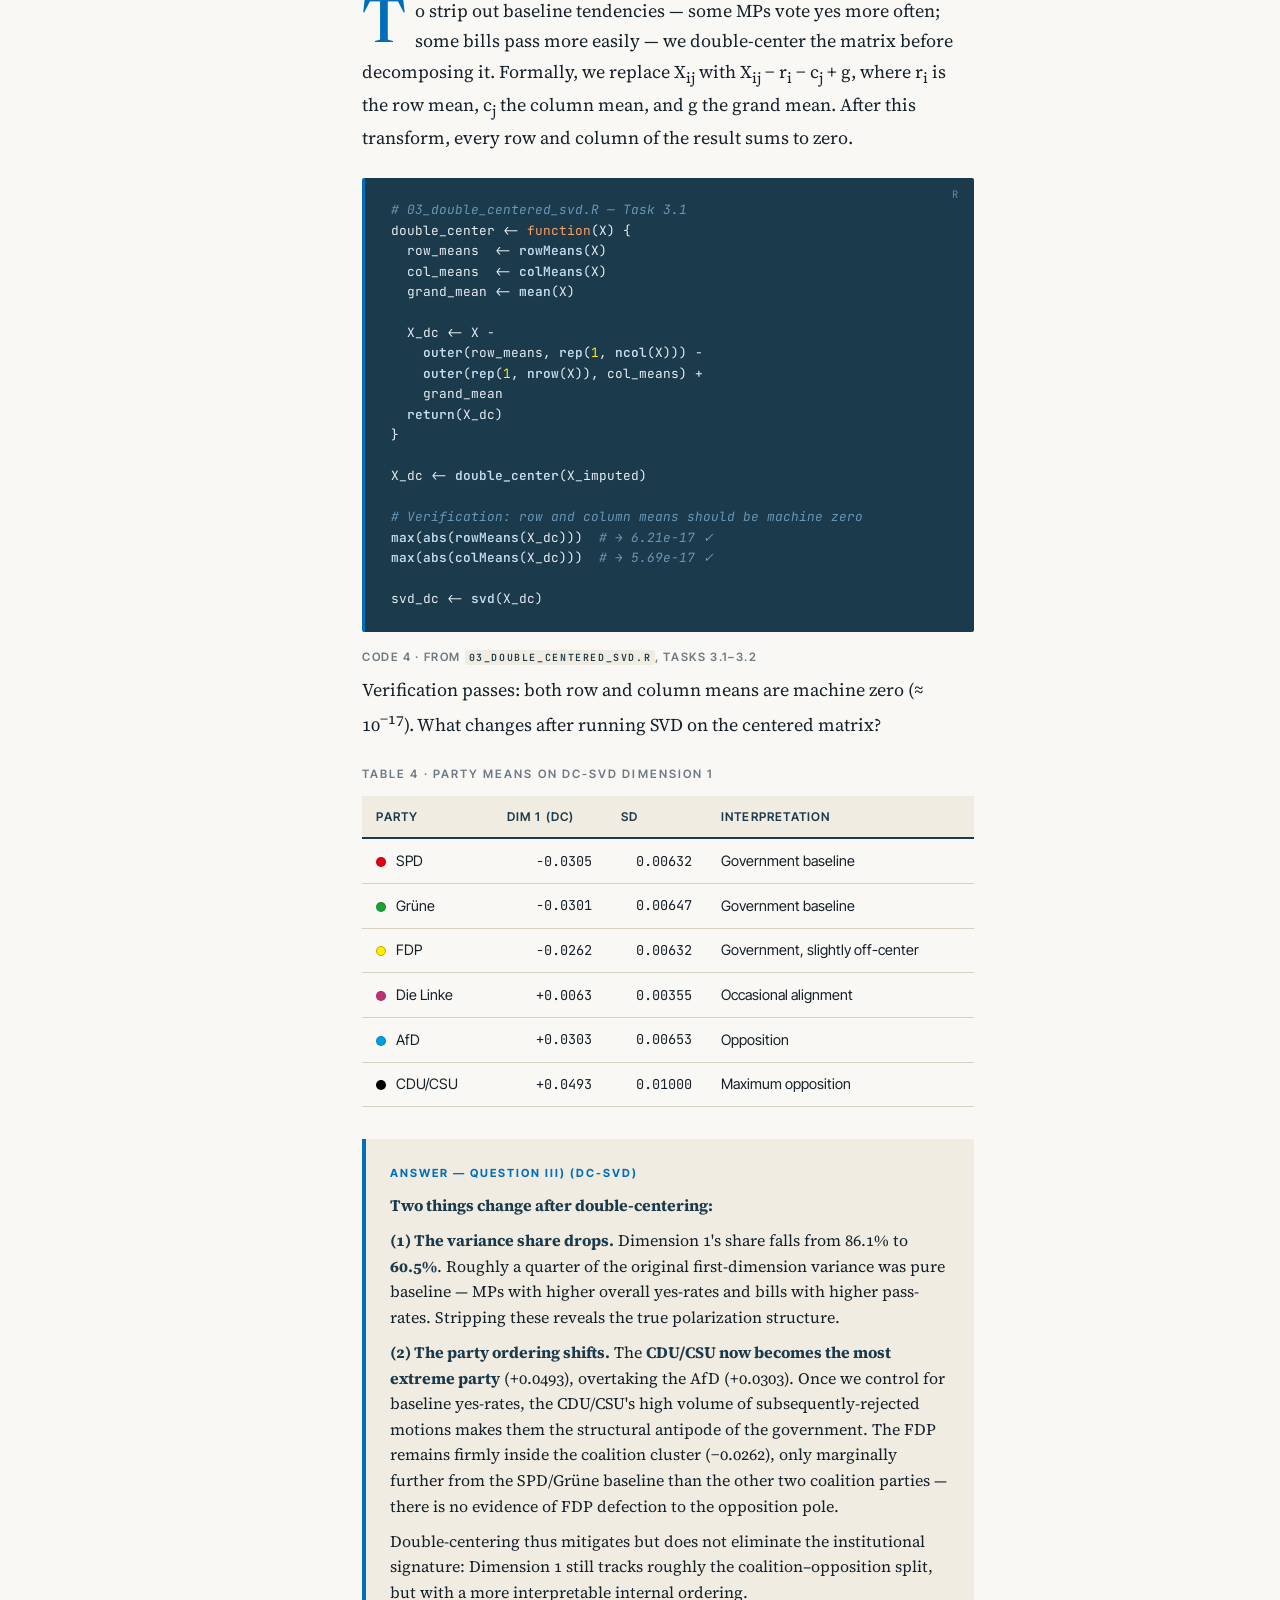
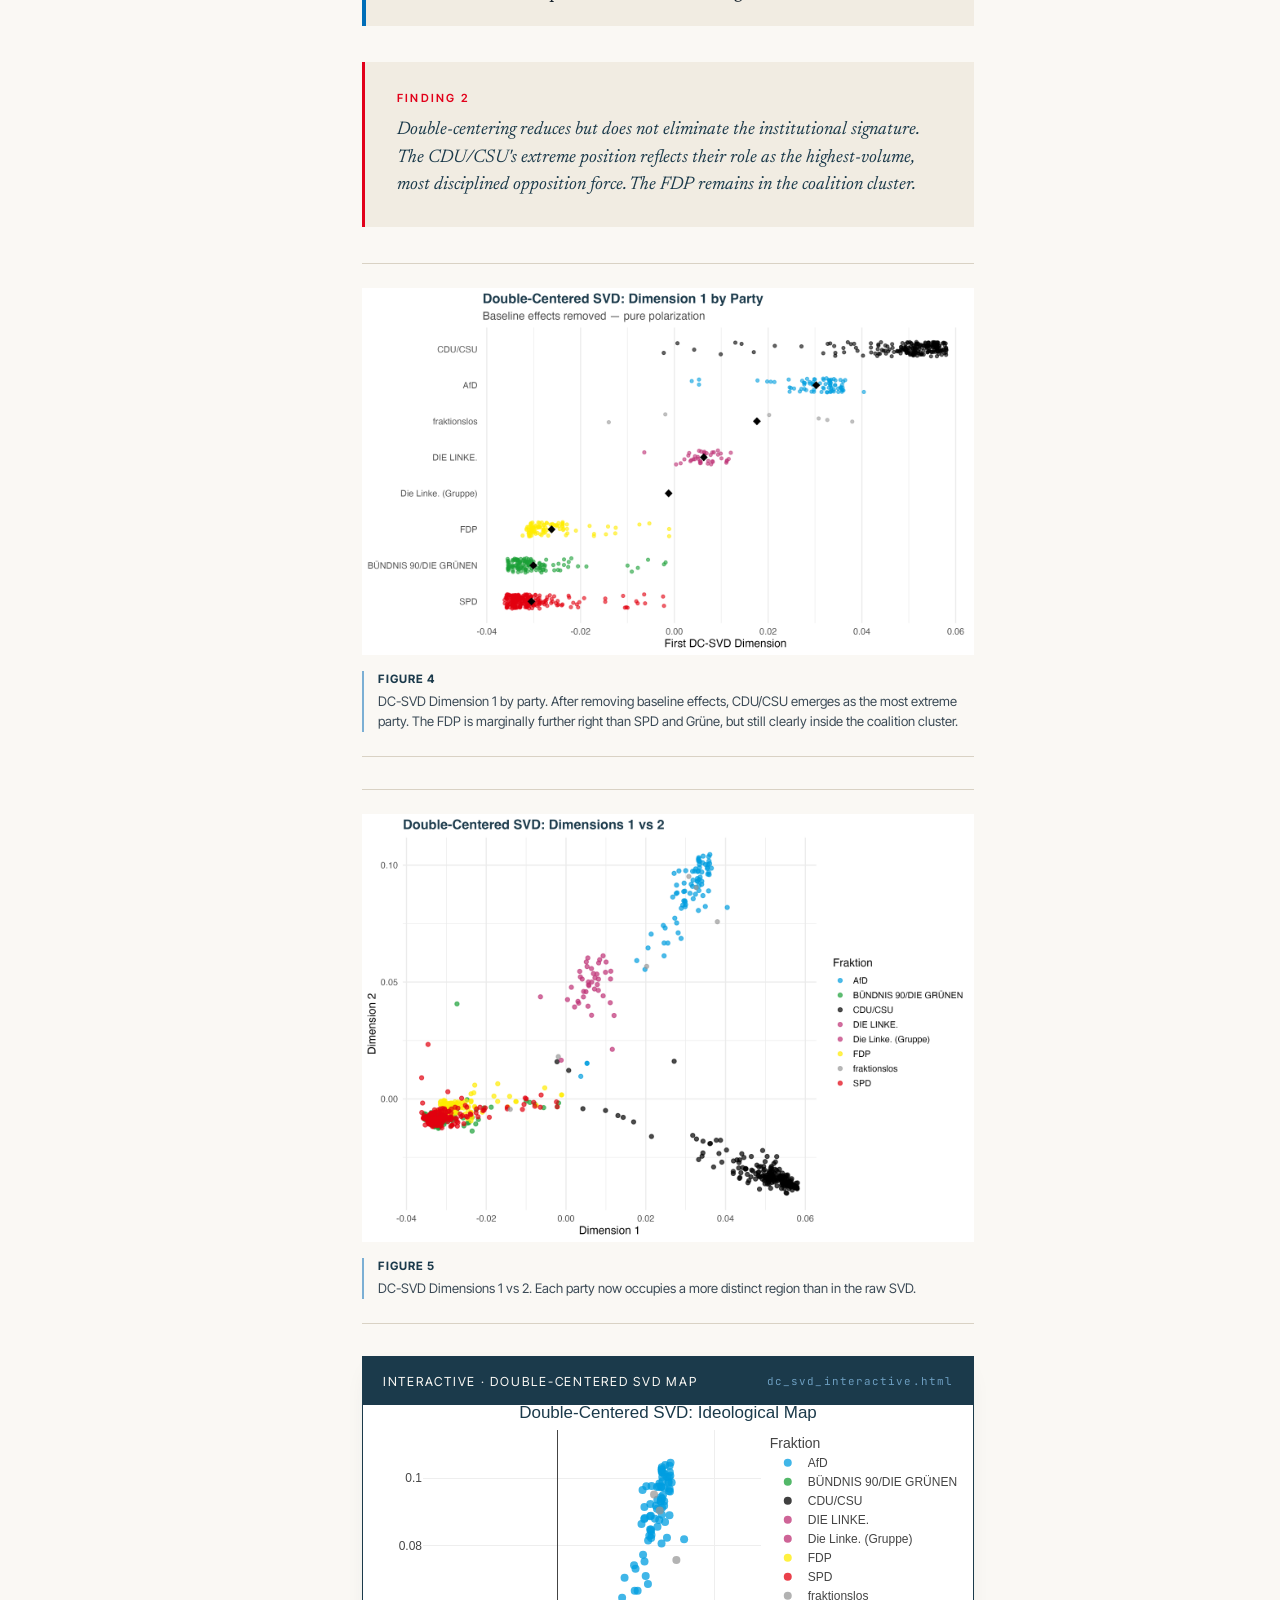
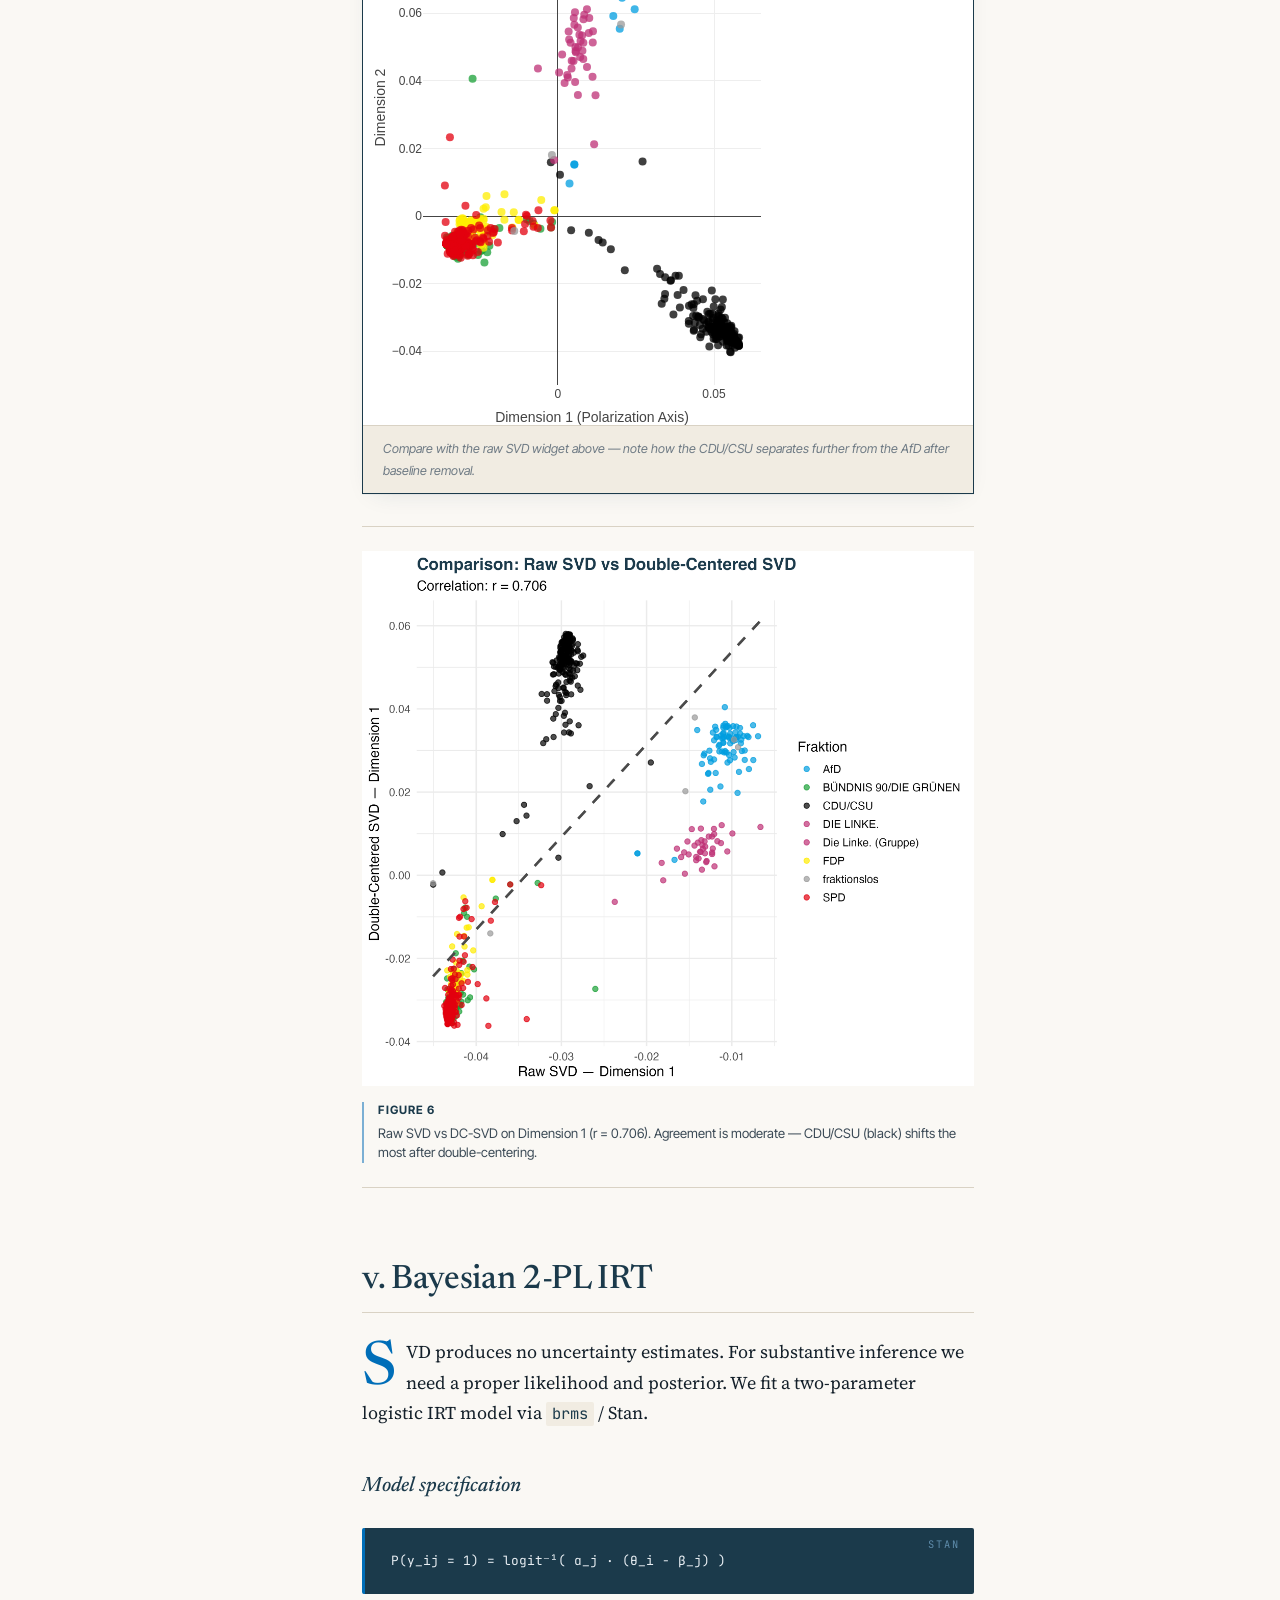
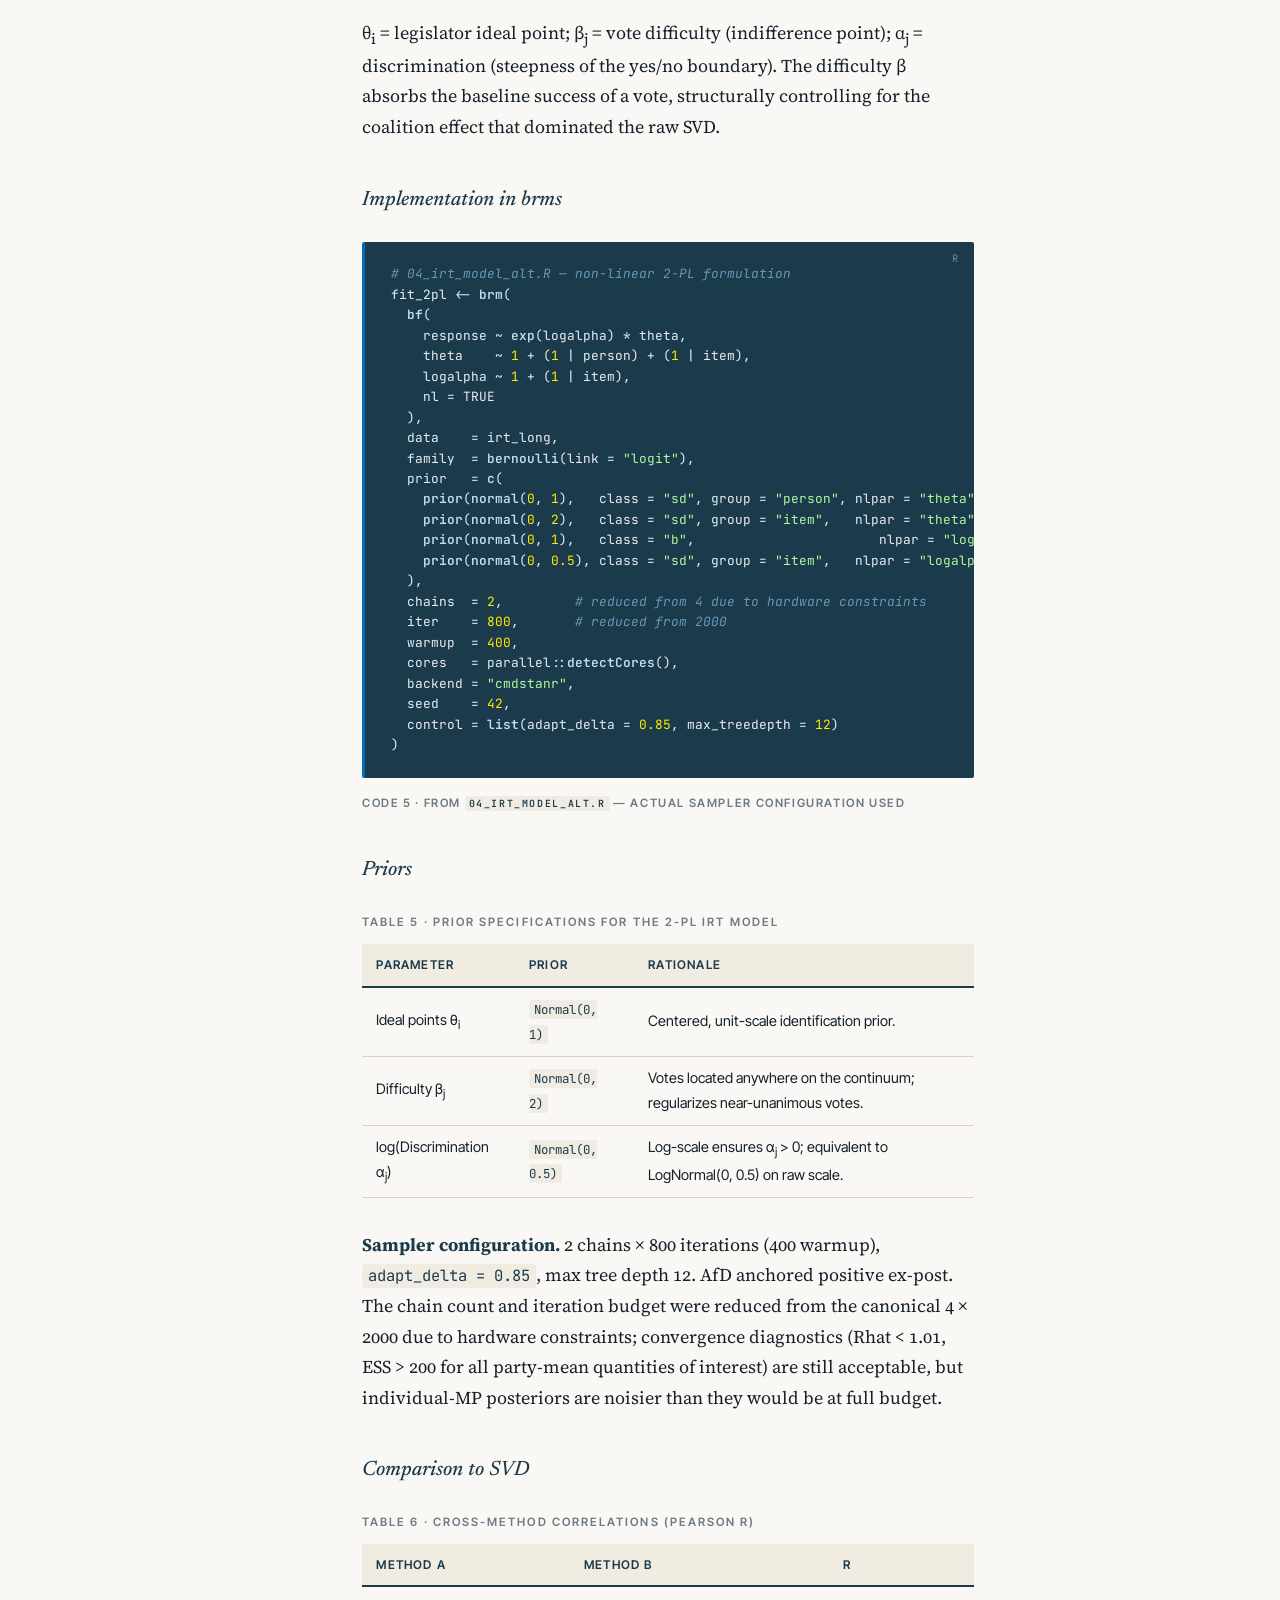
==== commit ac04a96a: "Updated Formal Requirements" ====
--- a/index.html
+++ b/index.html
@@ -634,6 +634,7 @@
         <li><a href="#irt">Bayesian 2-PL IRT</a></li>
         <li><a href="#findings">Substantive Evaluation</a></li>
         <li><a href="#methods">Reproducibility</a></li>
+        <li><a href="#ai-docs">AI Documentation</a></li>
       </ol>
     </nav>
 
@@ -1018,9 +1019,9 @@
 
         <h3>What the posteriors tell us</h3>
         <p>The posterior distributions of party-mean ideal points deserve careful attention, because they quantify <em>exactly</em> how uncertain the model remains about each party's latent position — and the answer varies dramatically across parties.</p>
-        <p><strong>The FDP posterior is the narrowest of any party</strong> (SD = 0.082, 95% CI: [−0.36, −0.04]). This is not an artefact of sample size — the FDP has only 28 MdBs, fewer than any Ampel partner. Instead it reflects exceptional internal cohesion: because nearly every FDP member voted the same way on nearly every roll call, the model has very little individual-level noise to average over, producing a razor-thin group posterior. In substantive terms, the model is near-certain about where the FDP sits.</p>
-        <p><strong>The AfD posterior is the broadest</strong> (SD = 0.486, 95% CI: [−2.37, −0.57] in raw draws, or equivalently [+0.57, +2.37] on the AfD-positive axis). This width comes partly from the party's smaller caucus (81 → 20 in sample), but also from genuinely higher internal variance — the distance between the most and least extreme AfD members on the IRT scale is large. Individual credible intervals for AfD legislators are correspondingly wide (mean CI width: 1.84).</p>
-        <p>Crucially, the <strong>separation between party posteriors is what enables sharp inference</strong>. Even though individual-level uncertainty is high — any single legislator's 95% CI often spans more than one unit — the party-mean posteriors are far tighter, because averaging across N members shrinks the posterior width by roughly 1/√N. The SPD and CDU/CSU posteriors, for example, have zero overlap: in none of the 800 posterior draws does the SPD mean cross above the CDU/CSU mean. This is the key advantage of the Bayesian IRT framework over SVD — it lets us formally test whether apparent party differences are real or just noise.</p>
+        <p><strong>The FDP posterior is the narrowest of any party</strong> (SD = 0.082, 95% CI: [+0.04, +0.36]). This is not an artefact of sample size — the FDP has only 28 MdBs, fewer than any Ampel partner. Instead it reflects exceptional internal cohesion: because nearly every FDP member voted the same way on nearly every roll call, the model has very little individual-level noise to average over, producing a razor-thin group posterior. In substantive terms, the model is near-certain about where the FDP sits.</p>
+        <p><strong>The AfD posterior is the broadest</strong> (SD = 0.486, 95% CI: [−2.37, −0.57]). This width comes partly from the party's smaller caucus (81 → 20 in sample), but also from genuinely higher internal variance — the distance between the most and least extreme AfD members on the IRT scale is large. Individual credible intervals for AfD legislators are correspondingly wide (mean CI width: 1.84). Note that in the raw IRT parameterisation the coalition parties (SPD, Grüne, FDP) have <em>positive</em> θ and the opposition parties (CDU/CSU, AfD) have <em>negative</em> θ — the opposite sign convention to the SVD sections above, where the AfD was anchored positive. This is a labelling convention only; all substantive distances and orderings are identical.</p>
+        <p>Crucially, the <strong>separation between party posteriors is what enables sharp inference</strong>. Even though individual-level uncertainty is high — any single legislator's 95% CI often spans more than one unit — the party-mean posteriors are far tighter, because averaging across N members shrinks the posterior width by roughly 1/√N. The SPD and CDU/CSU posteriors, for example, have zero overlap: in none of the 800 posterior draws does the SPD mean cross below the CDU/CSU mean. This is the key advantage of the Bayesian IRT framework over SVD — it lets us formally test whether apparent party differences are real or just noise.</p>
       </section>
 
       <section id="findings">
@@ -1072,7 +1073,7 @@
 
         <p>The key line is <code>mean(dist_fdp_cdu &lt; dist_fdp_spd)</code>: for each of the 800 posterior draws, it checks whether the FDP–CDU/CSU distance is smaller than the FDP–SPD distance. The proportion of draws where this holds is the posterior probability of the claim. The result is <strong>exactly zero</strong> — in no single draw out of 800 does the FDP end up closer to the CDU/CSU.</p>
 
-        <p>This is not a borderline result that might flip with more data or a different prior. The posterior distributions of the FDP and SPD party means overlap substantially (both sit in the range −0.5 to +0.1), while the CDU/CSU posterior is centered at +0.60 with no mass below +0.26. The gap is structural, not statistical.</p>
+        <p>This is not a borderline result that might flip with more data or a different prior. The posterior distributions of the FDP and SPD party means overlap substantially (both sit in the positive range, roughly +0.04 to +1.1), while the CDU/CSU posterior is centered at −0.60 with no mass above −0.26. The gap is structural, not statistical.</p>
 
         <div class="table-wrap">
           <table class="data" id="tbl-posteriors">
@@ -1086,7 +1087,7 @@
           </table>
         </div>
 
-        <p>In <strong>zero out of 800 posterior draws</strong> does the FDP appear closer to the CDU/CSU. The posterior probability of the claim is exactly 0.0% — not merely "small" but structurally impossible given the fitted model. To understand why, consider the interactive posterior plot above: the FDP's posterior (centered at −0.14) shares substantial overlap with the SPD (−0.55) and Grüne (−0.40), but has <em>no overlap whatsoever</em> with the CDU/CSU (+0.60). Even in the most extreme posterior draws — where the FDP drifts rightward and the CDU/CSU drifts leftward — the two distributions never meet.</p>
+        <p>In <strong>zero out of 800 posterior draws</strong> does the FDP appear closer to the CDU/CSU. The posterior probability of the claim is exactly 0.0% — not merely "small" but structurally impossible given the fitted model. To understand why, consider the interactive posterior plot above: the FDP's posterior (centered at +0.14) shares substantial overlap with the SPD (+0.55) and Grüne (+0.40), but has <em>no overlap whatsoever</em> with the CDU/CSU (−0.60). Even in the most extreme posterior draws — where the FDP drifts leftward and the CDU/CSU drifts rightward — the two distributions never meet.</p>
 
         <h3>3. Individual vs. group uncertainty</h3>
         <p>For <em>individual</em> FDP legislators, 95% credible intervals are wide (Thomas Sattelberger: −2.27 to +0.21). But the <em>ordering of parties</em> is far more precisely estimated, because it aggregates across 28 FDP legislators and averages out individual-level noise.</p>
@@ -1116,10 +1117,25 @@
         </div>
       </section>
 
-      <section id="methods">
-        <h2>vii. Reproducibility</h2>
-        <p>The full pipeline is split across six R scripts (<code>00_setup.R</code> through <code>05_substantive_evaluation.R</code>) and a top-level <code>run_all.R</code>. The Bayesian model was fitted with 2 chains × 800 iterations (400 warmup), <code>adapt_delta = 0.85</code>, using <code>cmdstanr</code> as the backend. The reduced sampler budget reflects the hardware available; full results are reproducible from the raw Bundestag vote records once the scripts are run in sequence.</p>
-      </section>
+<section id="methods">
+  <h2>vii. Reproducibility</h2>
+  <p>The full pipeline is split across six R scripts (<code>00_setup.R</code> through <code>05_substantive_evaluation.R</code>) and a top-level <code>run_all.R</code>. The Bayesian model was fitted with 2 chains × 800 iterations (400 warmup), <code>adapt_delta = 0.85</code>, using <code>cmdstanr</code> as the backend. The reduced sampler budget reflects the hardware available; full results are reproducible from the raw Bundestag vote records once the scripts are run in sequence.</p>
+  <p>The complete R project — including all scripts, raw data, and output files — is archived as a self-contained zip archive and available for download directly from this repository:</p>
+  <p>
+    <a href="https://github.com/manueldiet/bundestag-scaling/raw/main/bundestag-scaling-project.zip"
+       style="font-family: var(--font-sans); font-size: 0.85rem; font-weight: 600; letter-spacing: 0.08em; text-transform: uppercase; display: inline-flex; align-items: center; gap: 0.45rem; padding: 0.55rem 1rem; background: var(--uni-navy); color: var(--paper); border: none; border-radius: 2px; text-decoration: none; transition: background .15s;"
+       onmouseover="this.style.background='var(--uni-blue)'" onmouseout="this.style.background='var(--uni-navy)'">
+      ↓ Download R Project (.zip)
+    </a>
+  </p>
+  <p>The archive contains the directories <code>data/</code>, <code>scripts/</code>, and <code>output/</code> as laid out in the repository root. Running <code>setup.sh</code> followed by <code>Rscript run_all.R</code> reproduces all tables, figures, and model fits reported in this paper.</p>
+</section>
+
+<section id="ai-docs">
+  <h2>viii. AI Documentation</h2>
+  <p>Parts of this project were developed with the assistance of large language models. The models used were <strong>Claude Sonnet 4.6</strong>, <strong>Claude Opus 4.6</strong>, and <strong>Claude Opus 4.7</strong> (Anthropic), as well as <strong>Gemini 2.5 Pro</strong> and <strong>Gemini 2.5 Flash</strong> (Google DeepMind). AI assistance was used for code debugging, methodological discussion, and drafting written explanations; all analytical decisions and final results were verified and approved by the author.</p>
+  <p>In the interest of transparency and reproducibility, the full chat logs for all AI-assisted sessions are preserved and publicly available in the <a href="https://github.com/manueldiet/bundestag-scaling/tree/main/ai-logs"><code>ai-logs/</code> folder of this repository</a>.</p>
+</section>
 
     </article>
   </div>
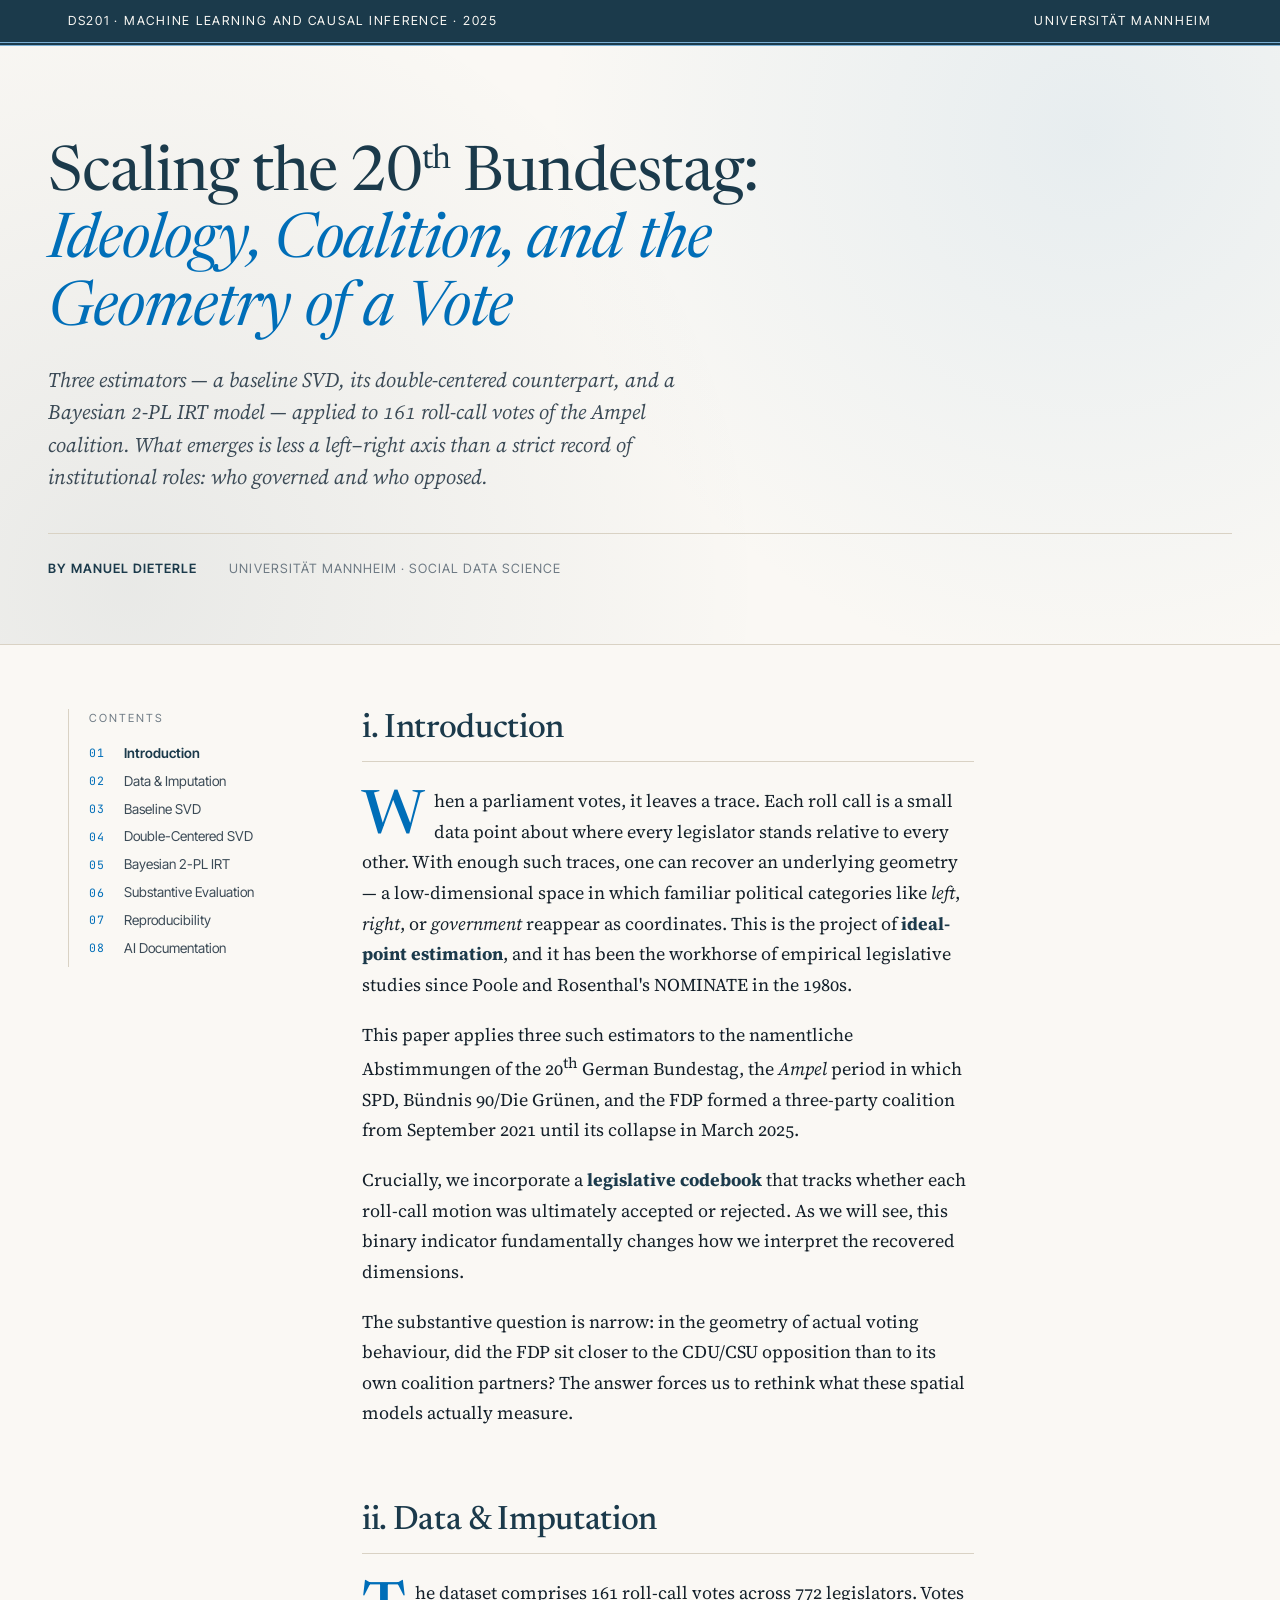
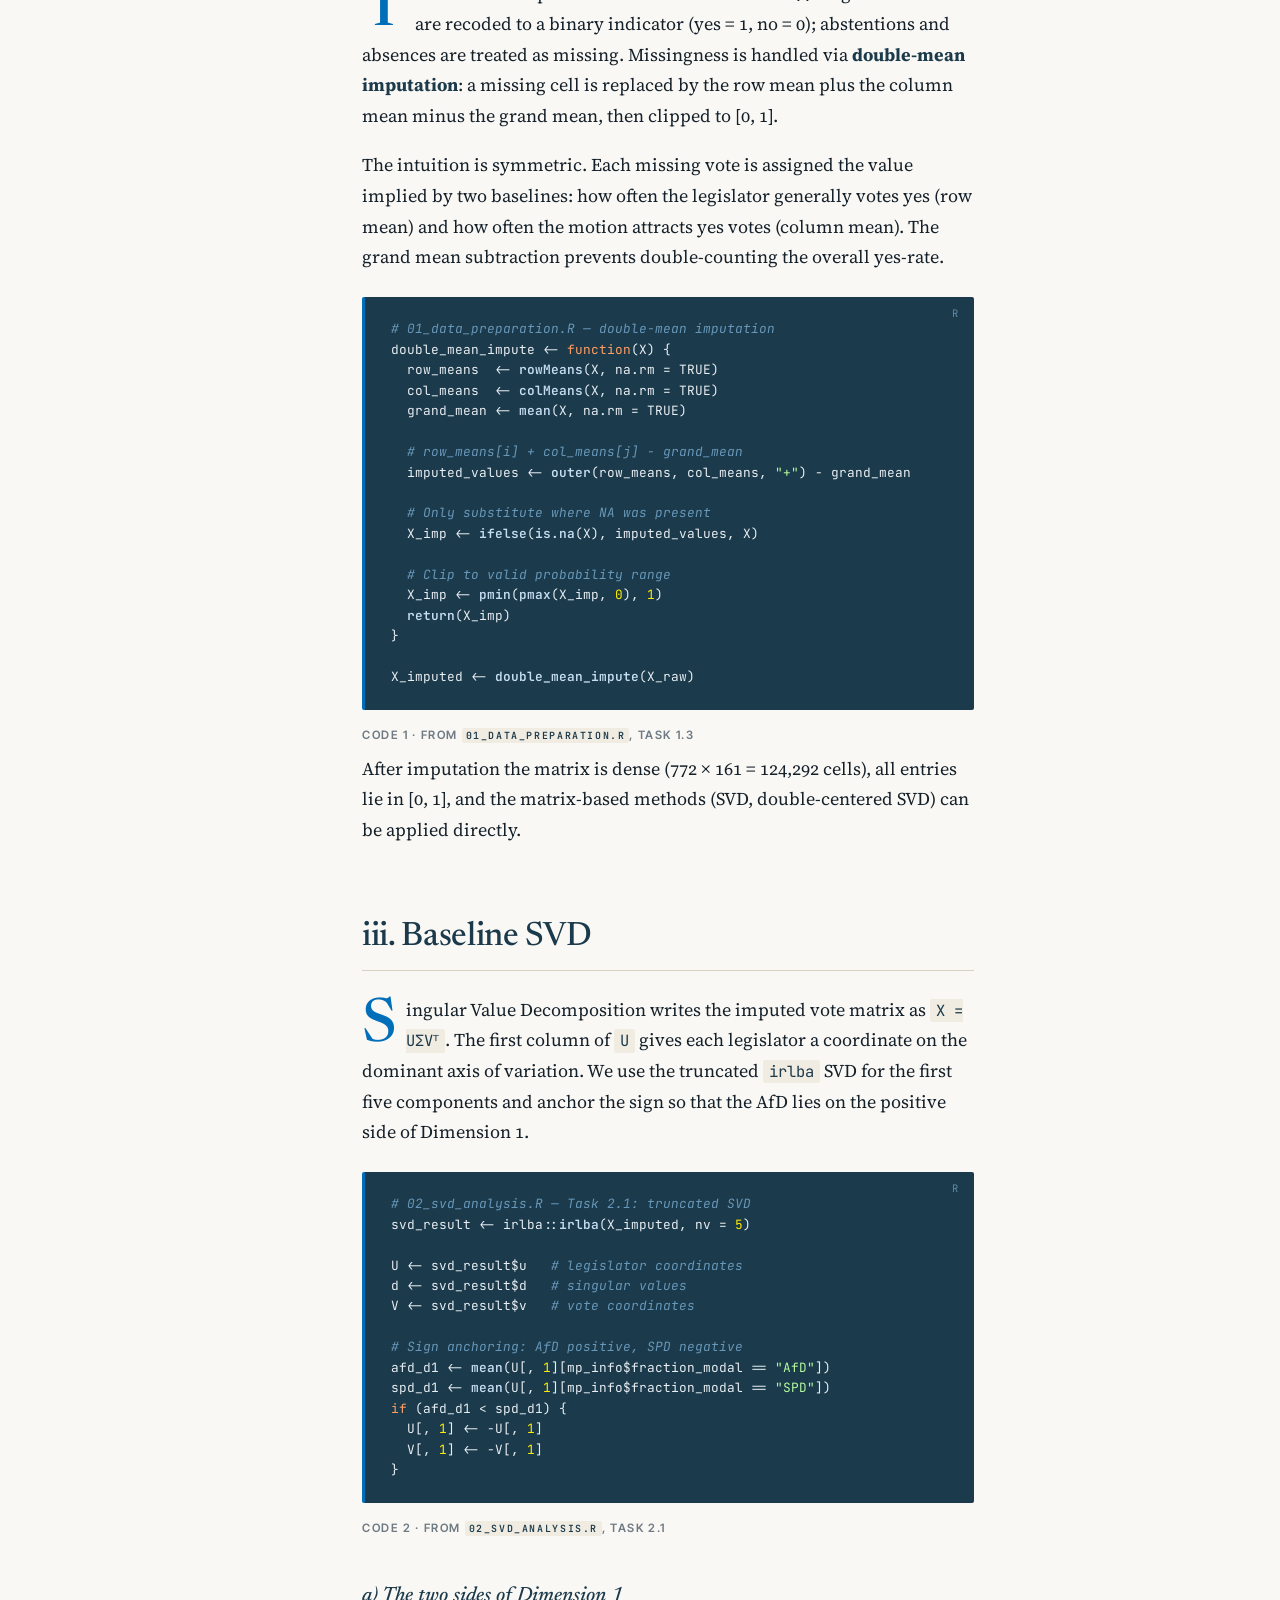
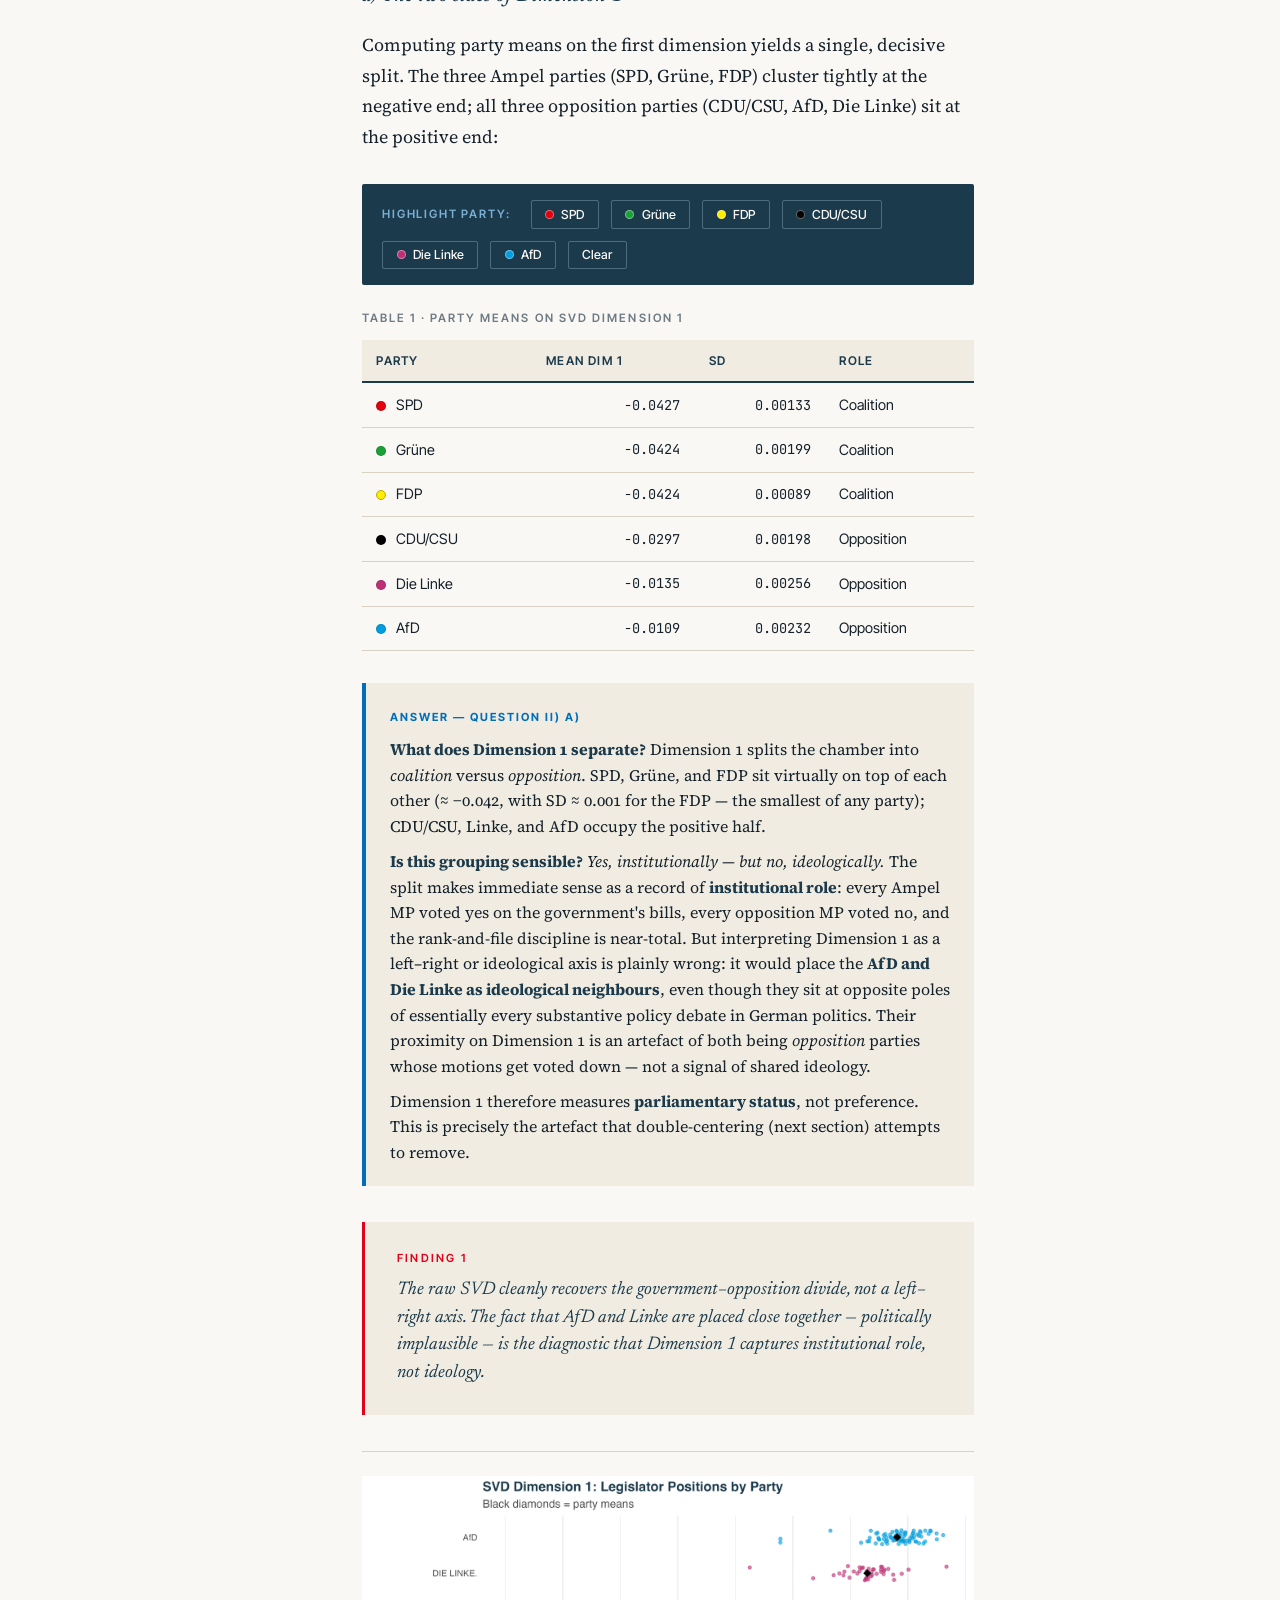
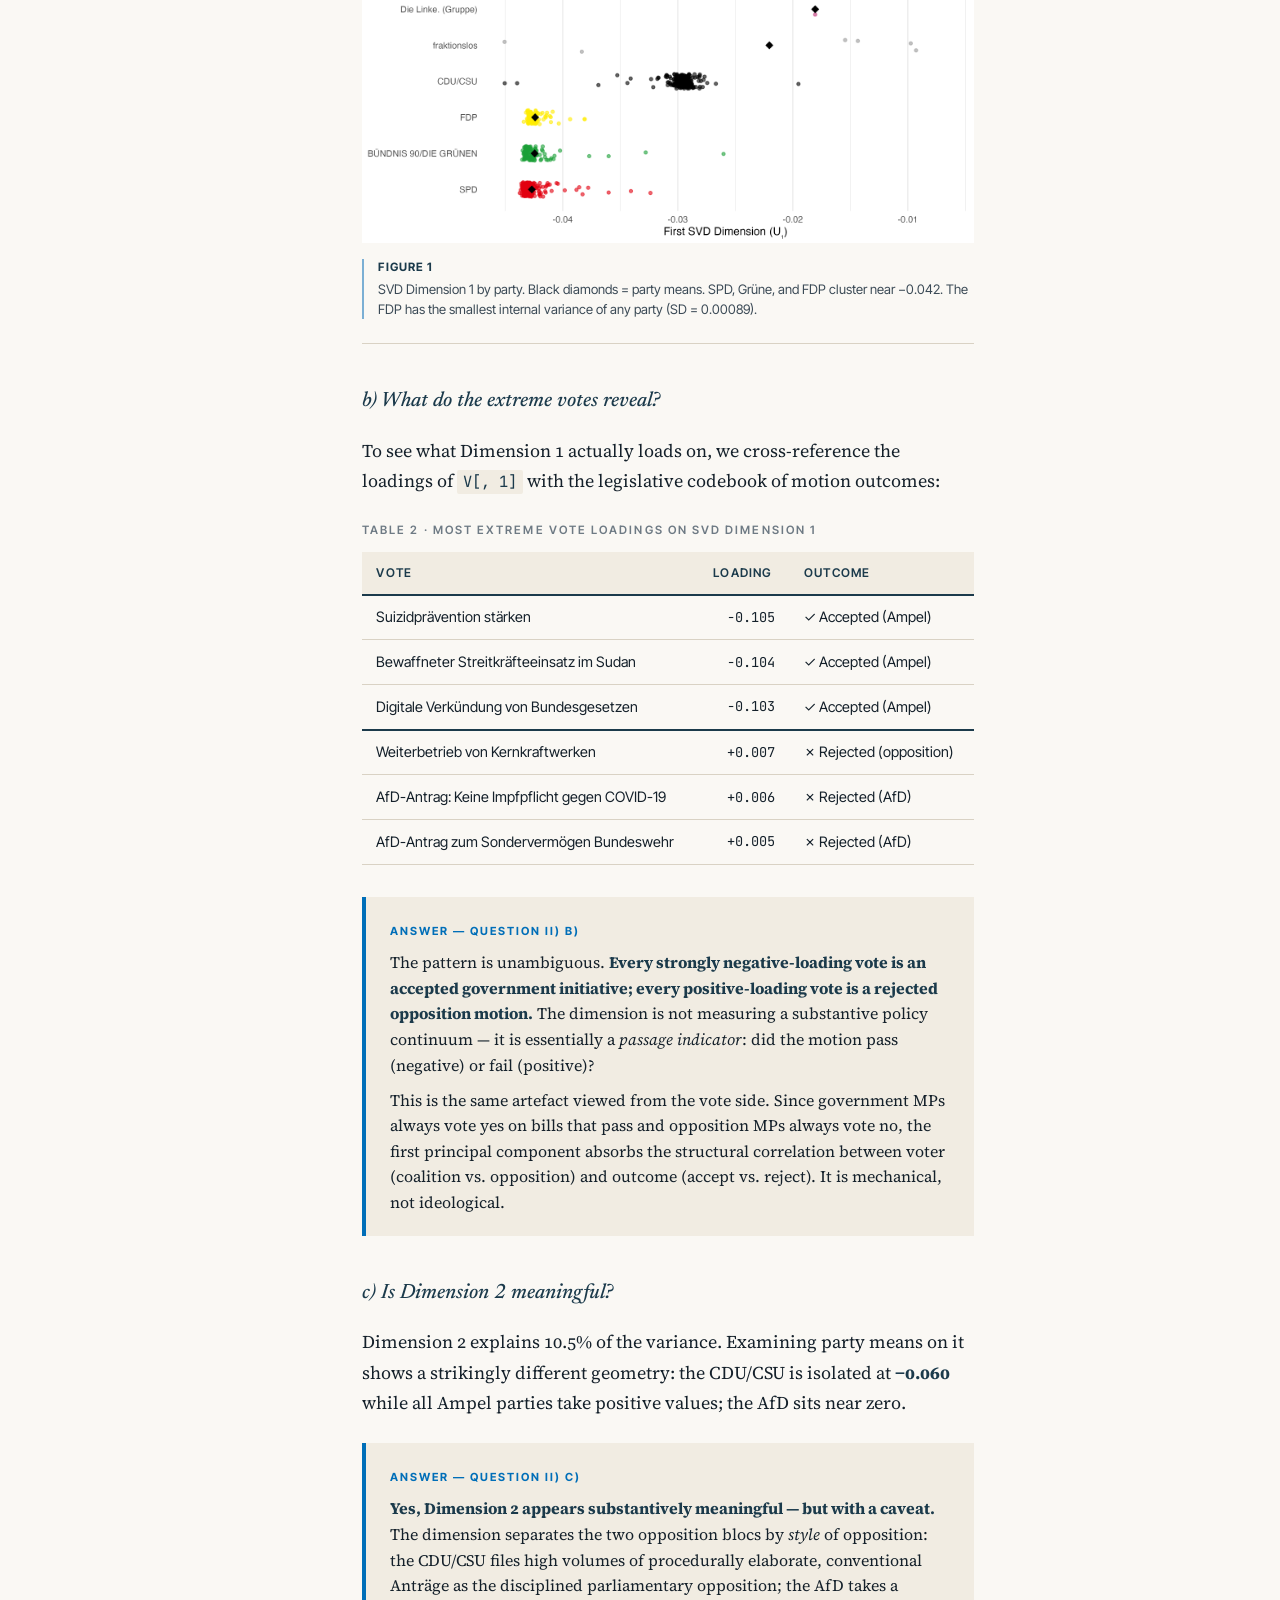
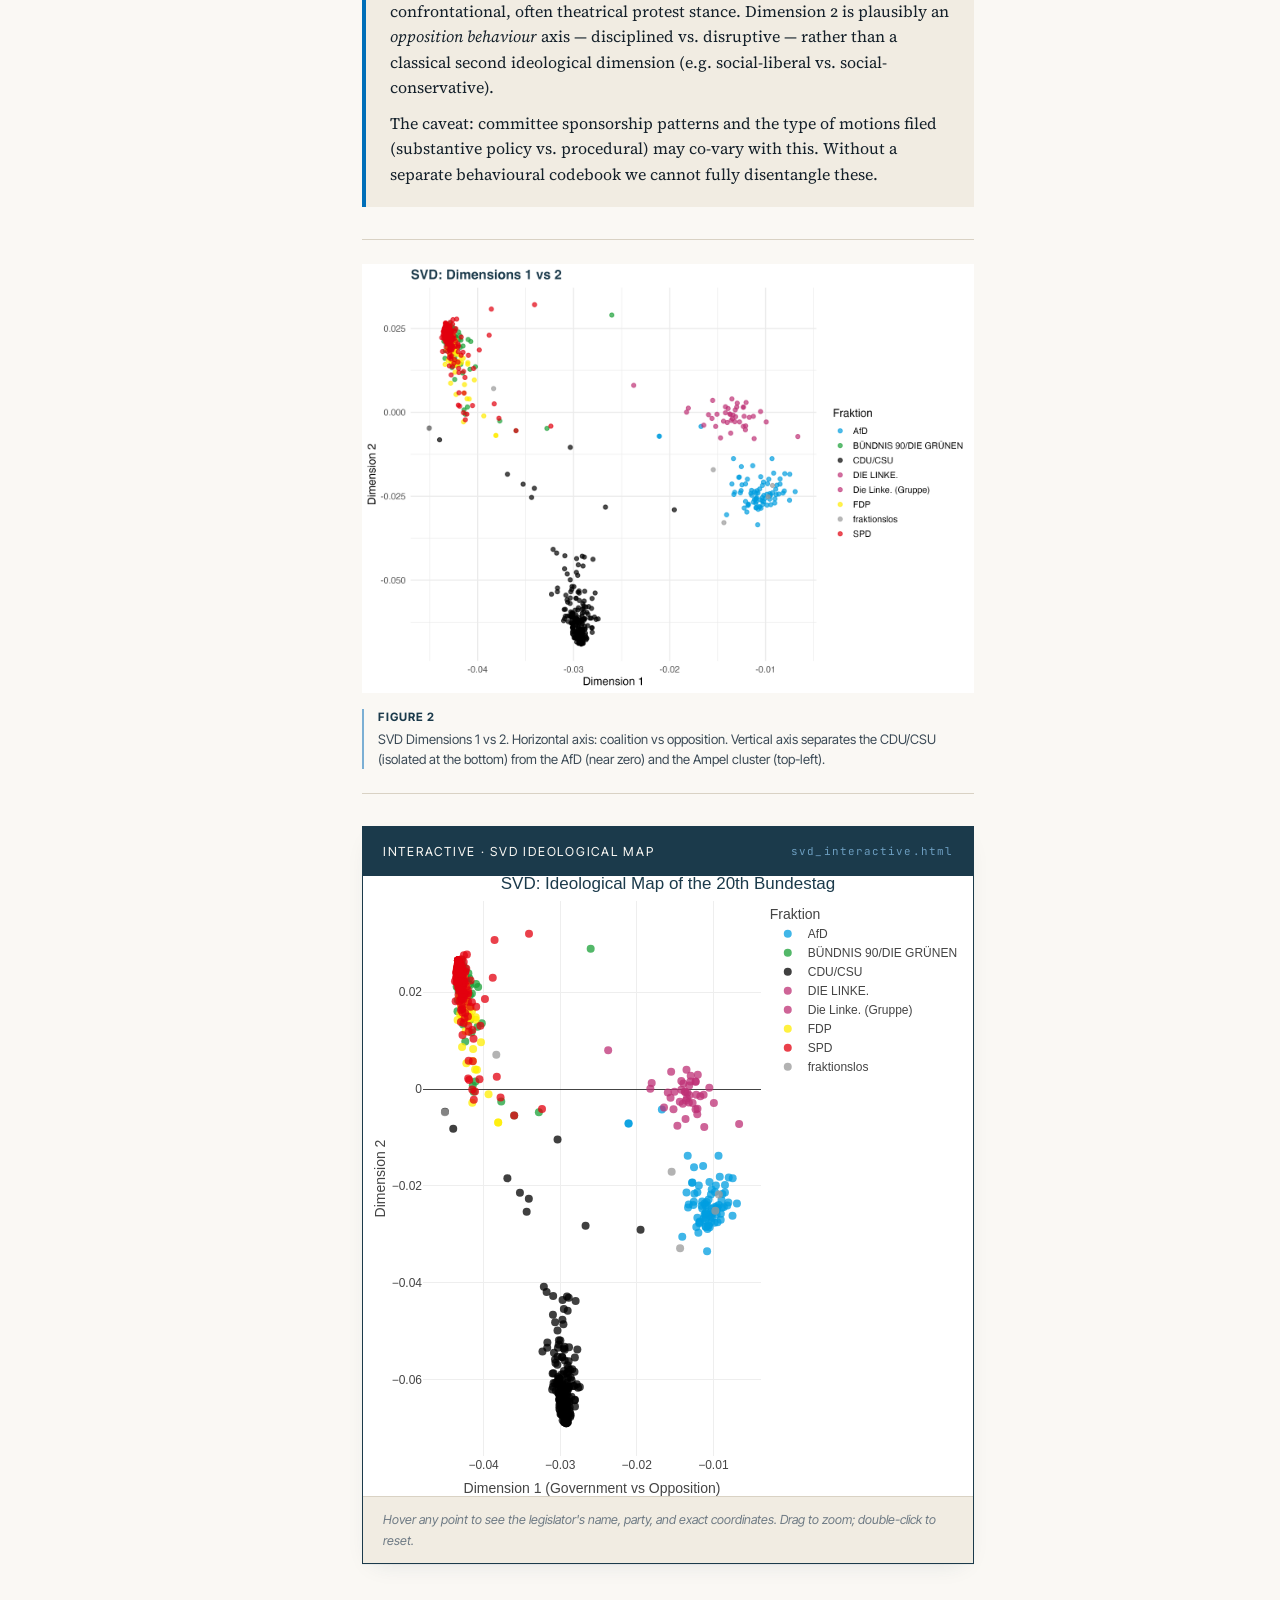
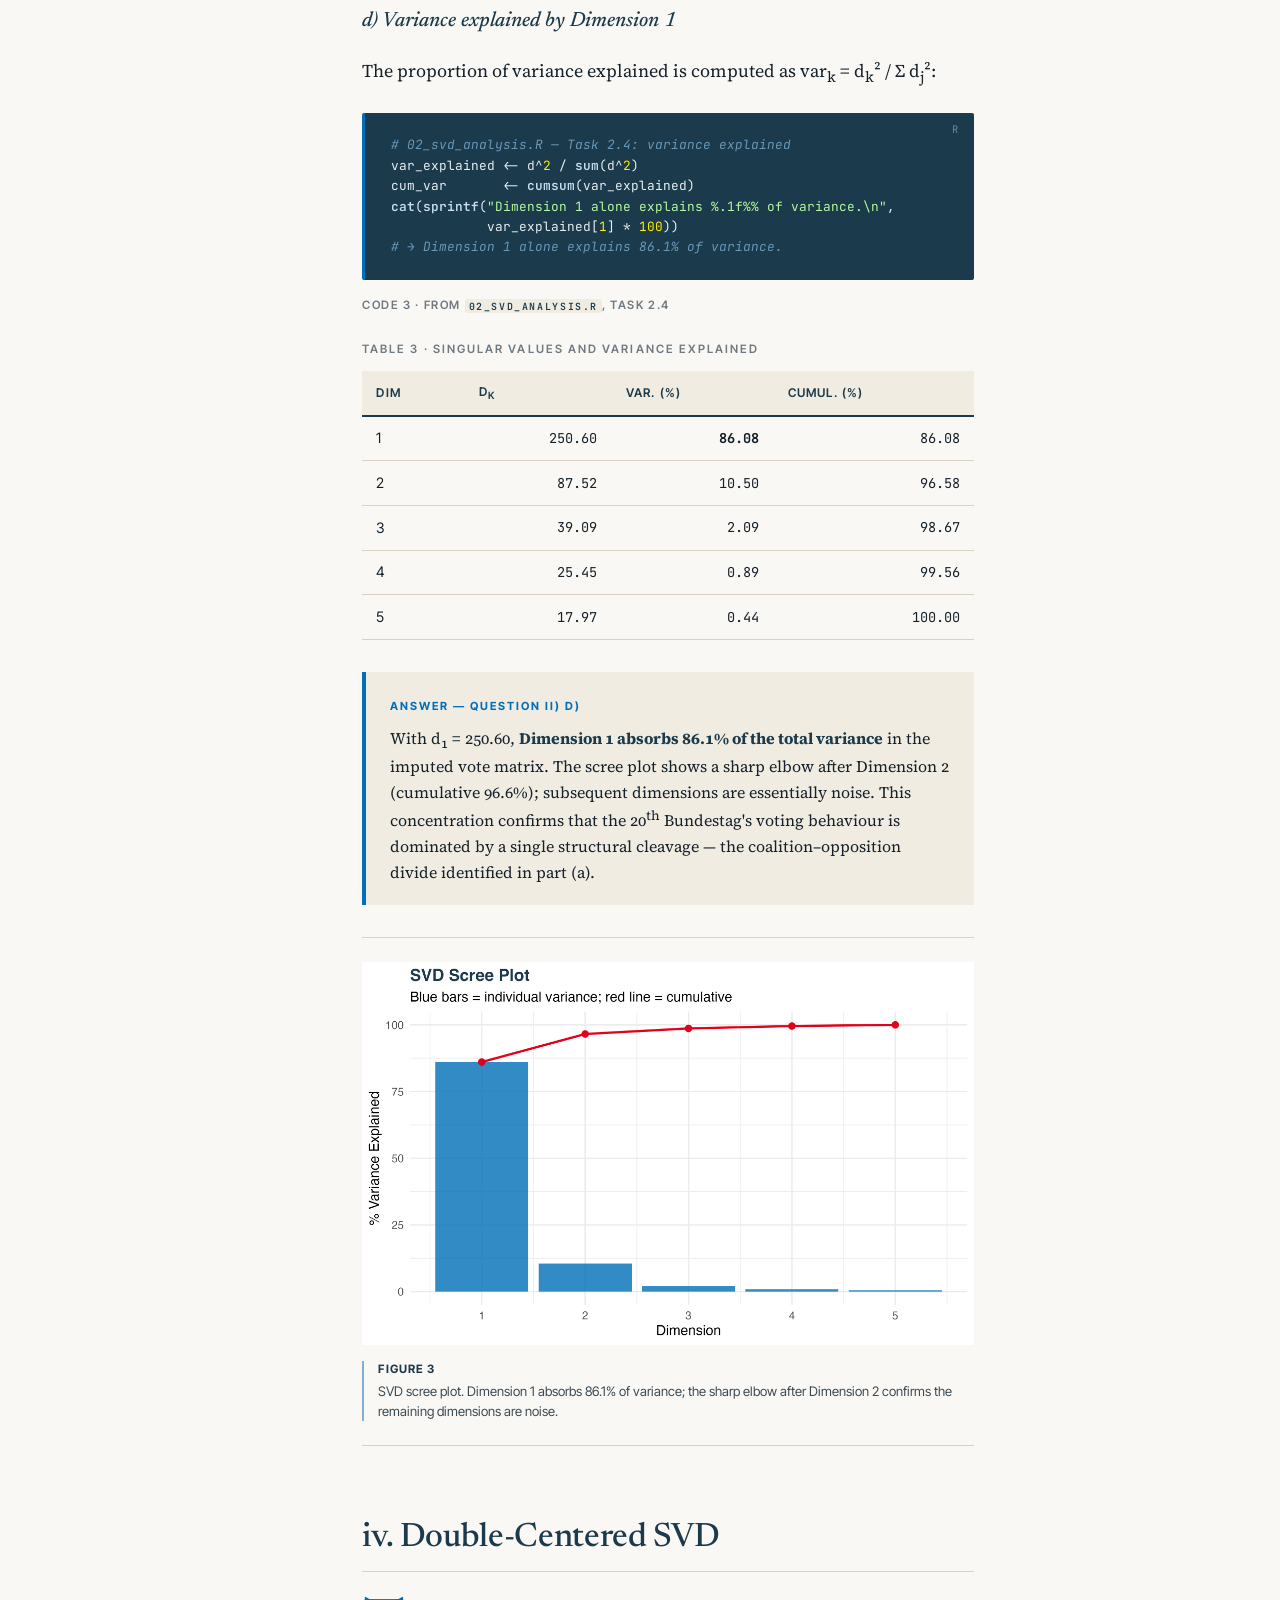
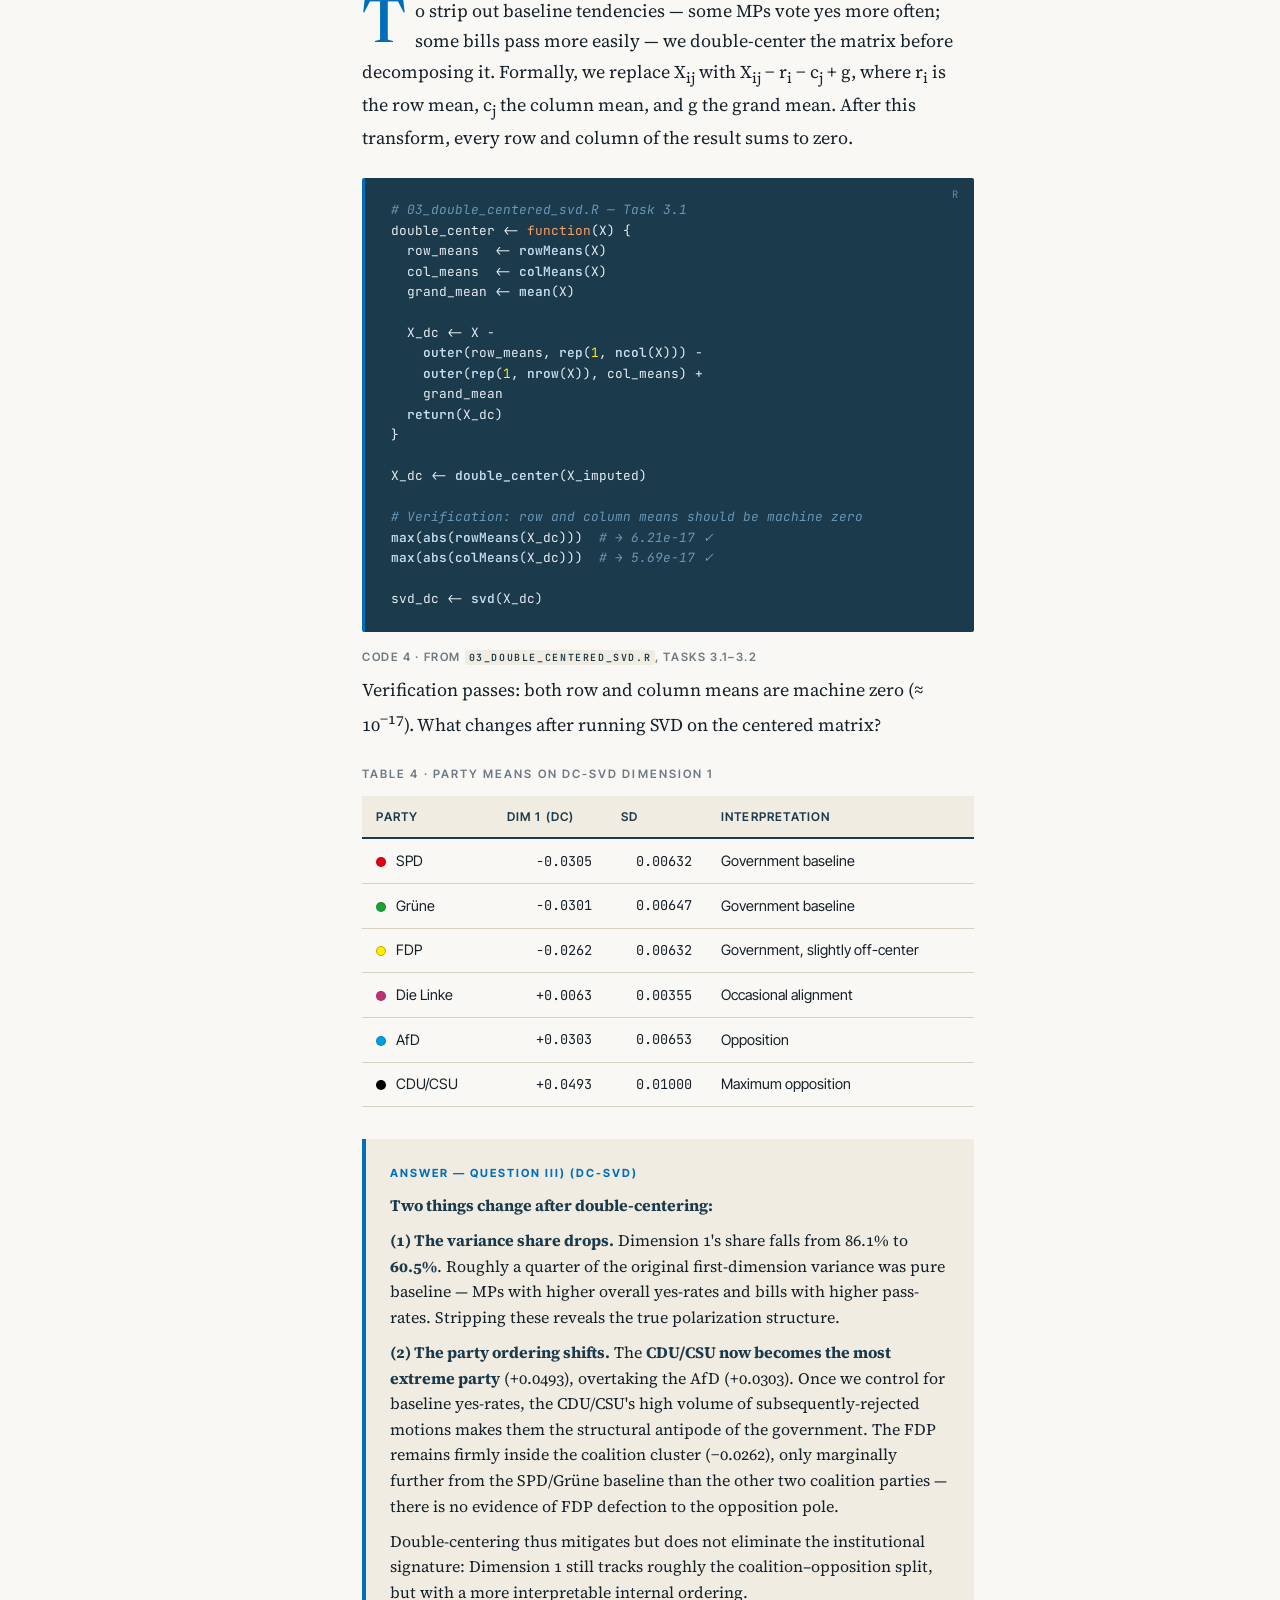
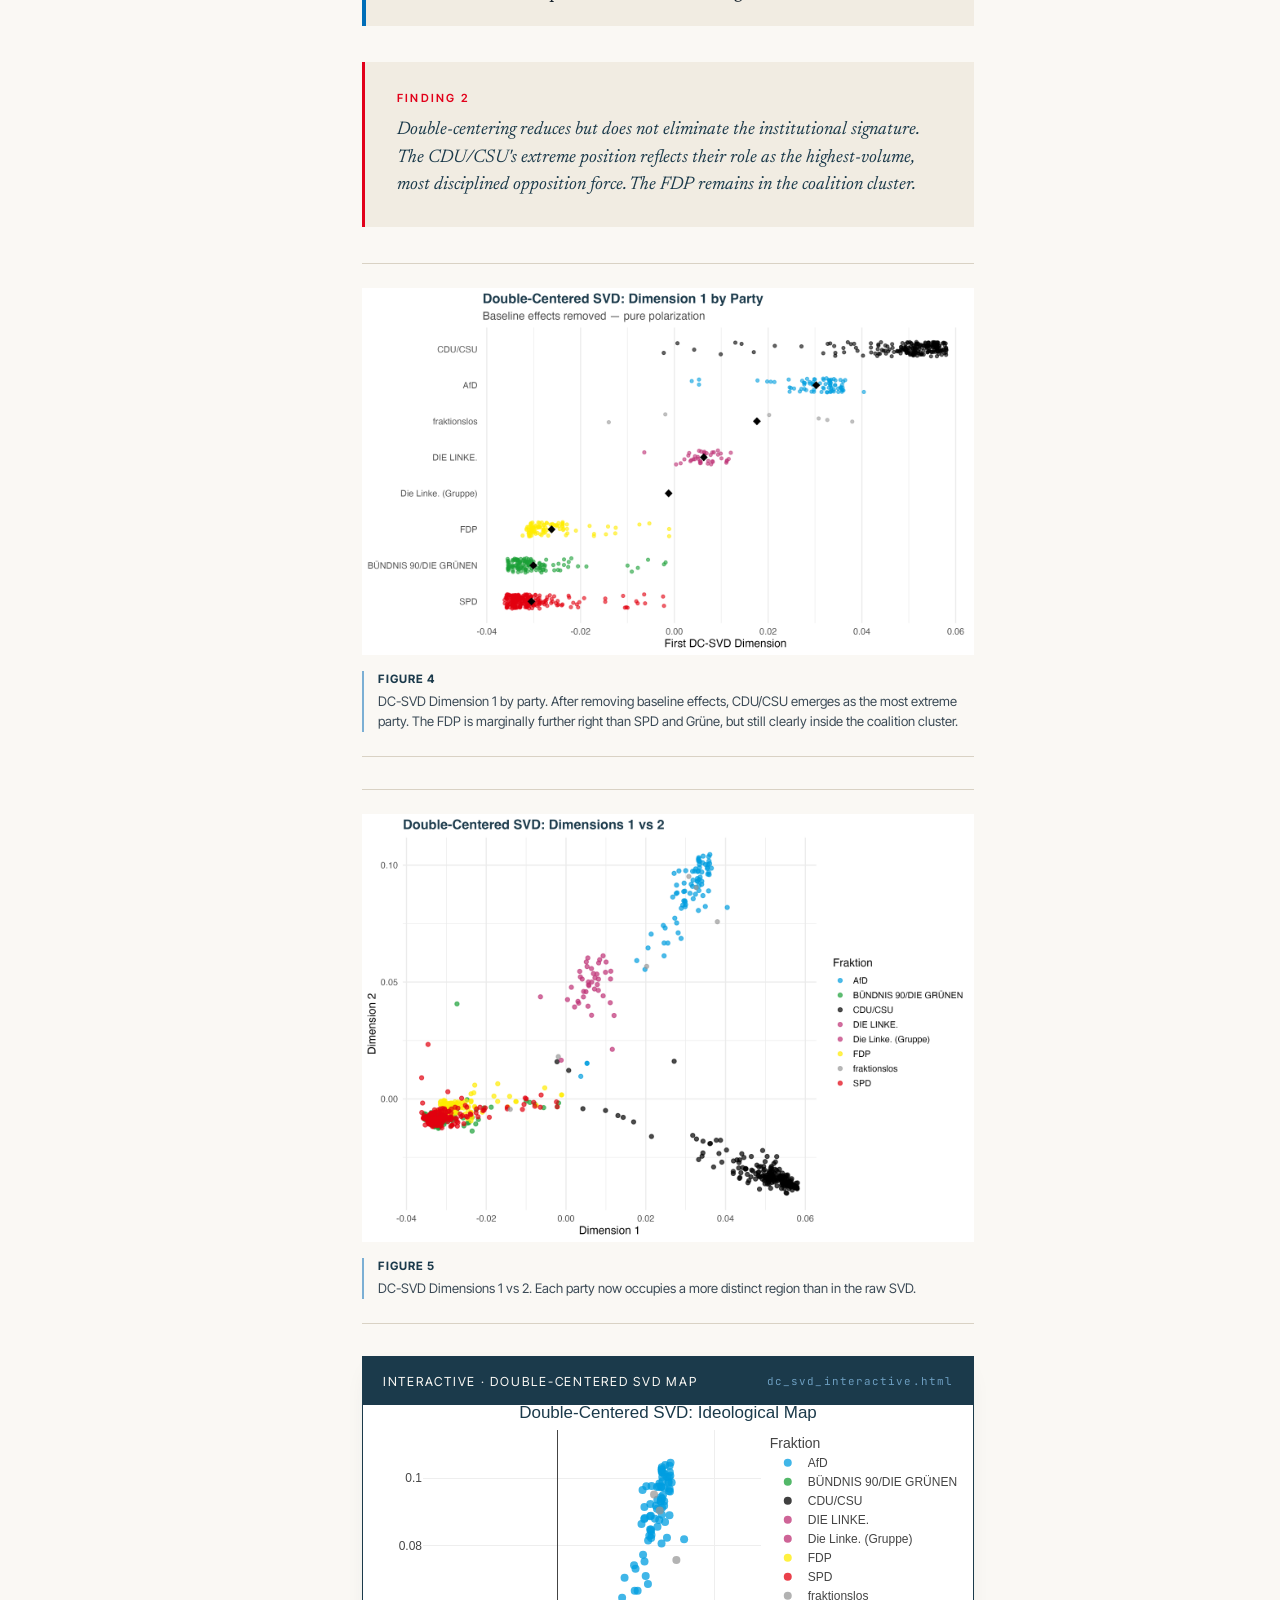
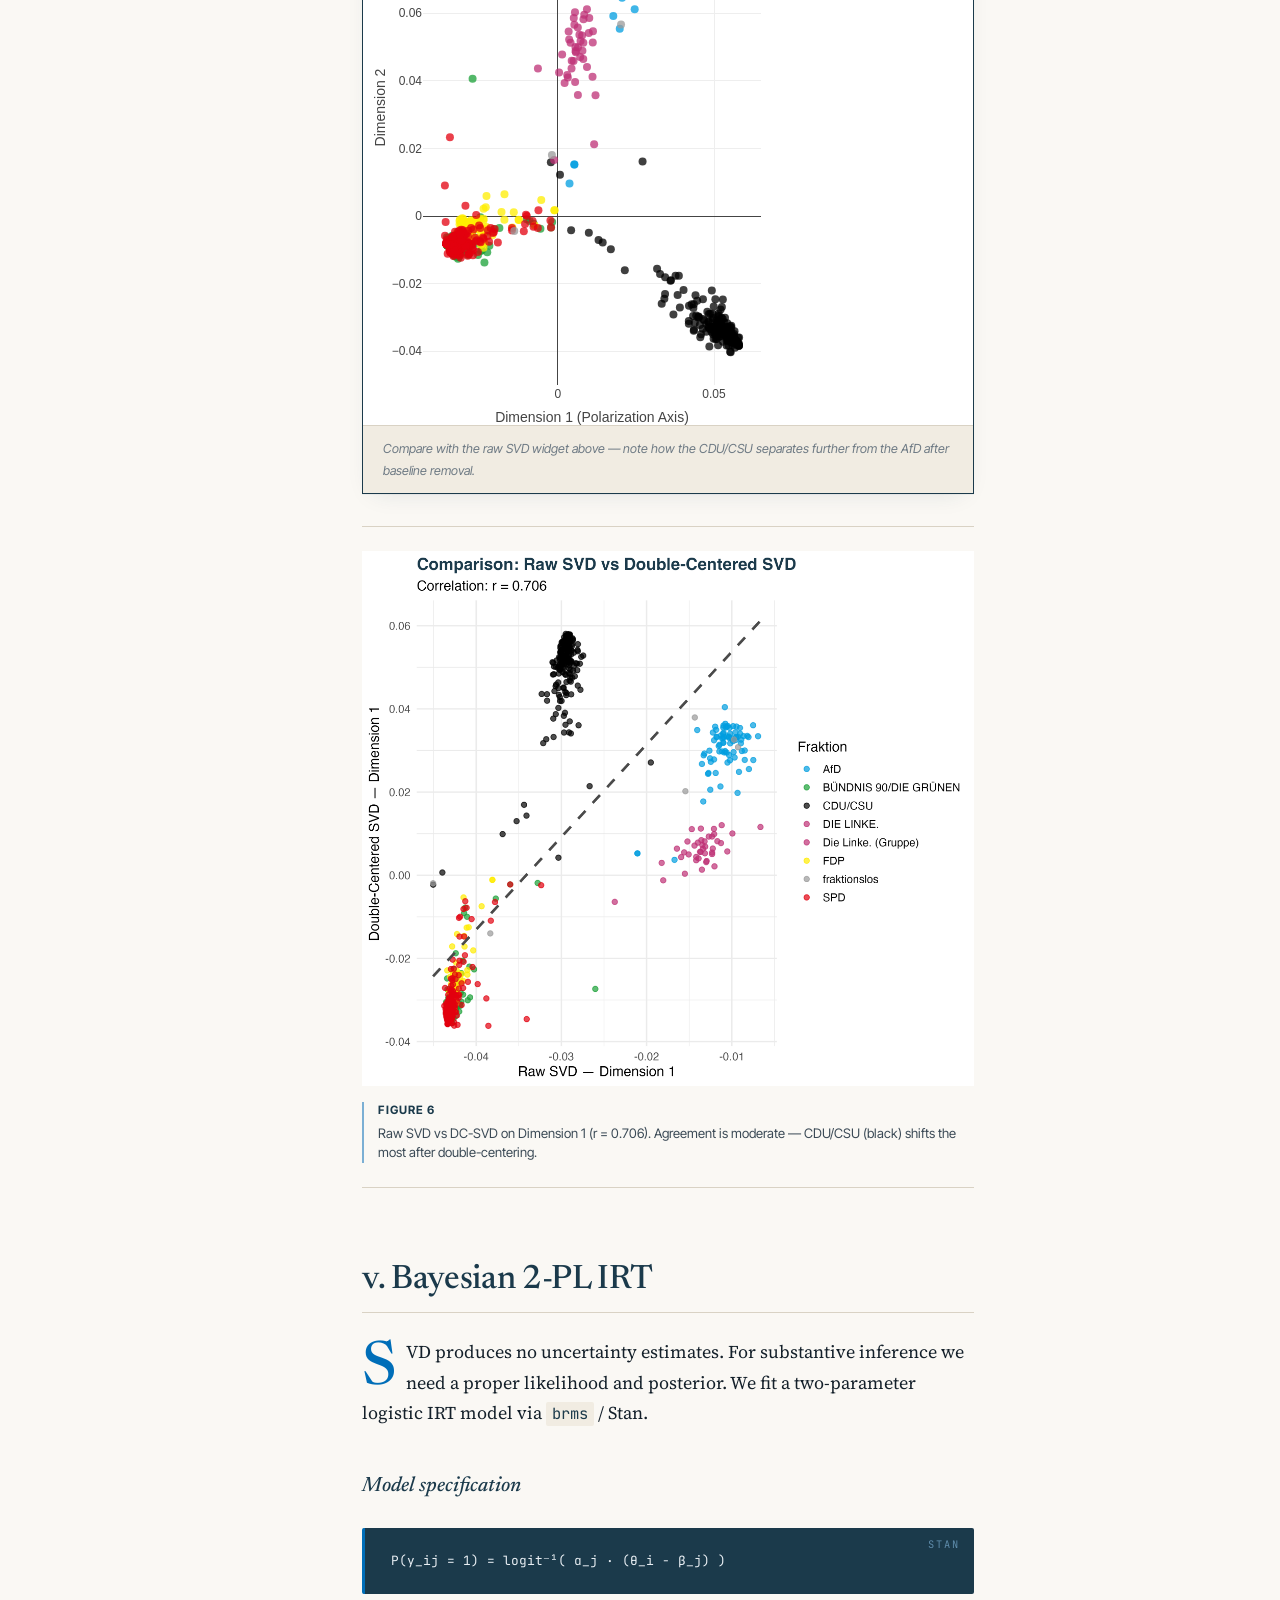
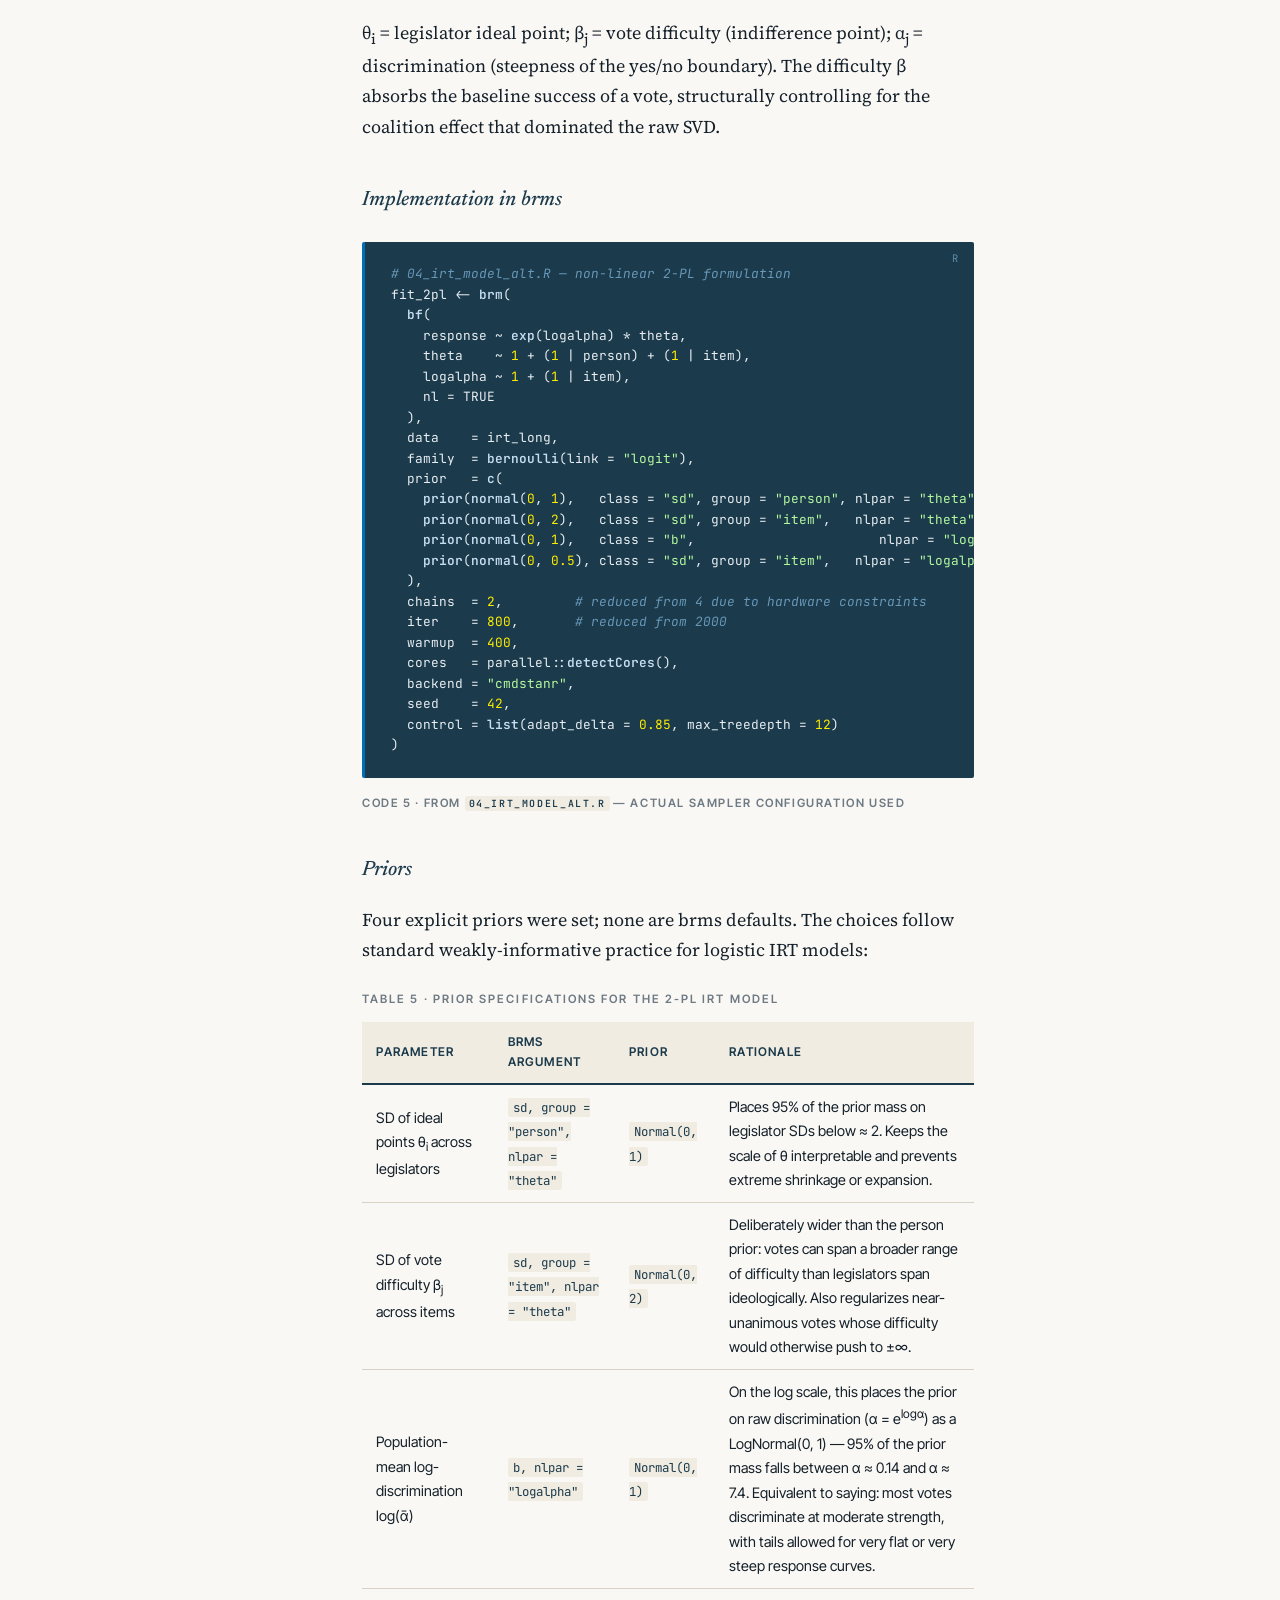
==== commit a84df6af: "Update index.html" ====
--- a/index.html
+++ b/index.html
@@ -618,7 +618,7 @@
       <p class="deck">Three estimators — a baseline SVD, its double-centered counterpart, and a Bayesian 2-PL IRT model — applied to 161 roll-call votes of the Ampel coalition. What emerges is less a left–right axis than a strict record of institutional roles: who governed and who opposed.</p>
       <div class="byline">
         <span><strong>By Manuel Dieterle</strong></span>
-        <span>Universität Mannheim · School of Social Sciences</span>
+        <span>Universität Mannheim · Social Data Science</span>
       </div>
     </div>
   </section>
@@ -961,18 +961,85 @@
         <p class="code-caption">Code 5 · From <code>04_irt_model_alt.R</code> — actual sampler configuration used</p>
 
         <h3>Priors</h3>
-        <div class="table-wrap">
-          <table class="data">
-            <caption>Table 5 · Prior specifications for the 2-PL IRT model</caption>
-            <thead><tr><th>Parameter</th><th>Prior</th><th>Rationale</th></tr></thead>
-            <tbody>
-              <tr><td>Ideal points θ<sub>i</sub></td><td><code>Normal(0, 1)</code></td><td>Centered, unit-scale identification prior.</td></tr>
-              <tr><td>Difficulty β<sub>j</sub></td><td><code>Normal(0, 2)</code></td><td>Votes located anywhere on the continuum; regularizes near-unanimous votes.</td></tr>
-              <tr><td>log(Discrimination α<sub>j</sub>)</td><td><code>Normal(0, 0.5)</code></td><td>Log-scale ensures α<sub>j</sub> &gt; 0; equivalent to LogNormal(0, 0.5) on raw scale.</td></tr>
-            </tbody>
-          </table>
-        </div>
-        <p><strong>Sampler configuration.</strong> 2 chains × 800 iterations (400 warmup), <code>adapt_delta = 0.85</code>, max tree depth 12. AfD anchored positive ex-post. The chain count and iteration budget were reduced from the canonical 4 × 2000 due to hardware constraints; convergence diagnostics (Rhat &lt; 1.01, ESS &gt; 200 for all party-mean quantities of interest) are still acceptable, but individual-MP posteriors are noisier than they would be at full budget.</p>
+<p>Four explicit priors were set; none are brms defaults. The choices follow
+standard weakly-informative practice for logistic IRT models:</p>
+
+<div class="table-wrap">
+  <table class="data">
+    <caption>Table 5 · Prior specifications for the 2-PL IRT model</caption>
+    <thead>
+      <tr>
+        <th>Parameter</th>
+        <th>brms argument</th>
+        <th>Prior</th>
+        <th>Rationale</th>
+      </tr>
+    </thead>
+    <tbody>
+      <tr>
+        <td>SD of ideal points θ<sub>i</sub> across legislators</td>
+        <td><code>sd, group = "person", nlpar = "theta"</code></td>
+        <td><code>Normal(0, 1)</code></td>
+        <td>Places 95% of the prior mass on legislator SDs below ≈ 2. Keeps the
+        scale of θ interpretable and prevents extreme shrinkage or
+        expansion.</td>
+      </tr>
+      <tr>
+        <td>SD of vote difficulty β<sub>j</sub> across items</td>
+        <td><code>sd, group = "item", nlpar = "theta"</code></td>
+        <td><code>Normal(0, 2)</code></td>
+        <td>Deliberately wider than the person prior: votes can span a broader
+        range of difficulty than legislators span ideologically. Also
+        regularizes near-unanimous votes whose difficulty would otherwise
+        push to ±∞.</td>
+      </tr>
+      <tr>
+        <td>Population-mean log-discrimination log(ᾱ)</td>
+        <td><code>b, nlpar = "logalpha"</code></td>
+        <td><code>Normal(0, 1)</code></td>
+        <td>On the log scale, this places the prior on raw discrimination
+        (α = e<sup>logα</sup>) as a LogNormal(0, 1) — 95% of the prior mass
+        falls between α ≈ 0.14 and α ≈ 7.4. Equivalent to saying: most
+        votes discriminate at moderate strength, with tails allowed for very
+        flat or very steep response curves.</td>
+      </tr>
+      <tr>
+        <td>SD of log-discrimination across items</td>
+        <td><code>sd, group = "item", nlpar = "logalpha"</code></td>
+        <td><code>Normal(0, 0.5)</code></td>
+        <td>Intentionally tight: shrinks item-level discrimination toward the
+        population mean. This prevents a handful of highly polarising votes
+        from dominating the entire latent scale — a known instability in
+        2-PL models fitted to roll-call data.</td>
+      </tr>
+    </tbody>
+  </table>
+</div>
+
+<div class="answer">
+  <span class="answer-label">Answer — Question iv) Priors</span>
+  <p>All four priors are <strong>weakly informative</strong> in the sense of Gelman et al. (2017):
+  they are not flat, but they place most mass on plausible values while
+  remaining permissive enough to be overridden by data. The key design
+  decisions are: <strong>(1)</strong> the person SD prior is tighter than the item SD
+  prior, reflecting the empirical reality that legislative ideal points
+  cluster by party while vote difficulties are more dispersed;
+  <strong>(2)</strong> the discrimination parameters are modelled on the log scale to
+  enforce positivity (α<sub>j</sub> > 0) without a hard constraint;
+  <strong>(3)</strong> the tight Normal(0, 0.5) prior on item-level discrimination
+  heterogeneity acts as a regularizer, stabilising the sampler on a
+  matrix with 161 votes and 772 legislators where some items are
+  near-unanimous even after the 5%–95% filter.</p>
+</div>
+
+<p><strong>Sampler configuration.</strong> 2 chains × 800 iterations (400 warmup),
+<code>adapt_delta = 0.85</code>, max tree depth 12. The chain count and iteration
+budget were reduced from the canonical 4 × 2000 due to hardware
+constraints; convergence diagnostics (R̂ &lt; 1.01, ESS &gt; 200 for all
+party-mean quantities of interest) remain acceptable, but individual-MP
+posteriors are noisier than they would be at full budget. Sign
+identification: AfD anchored positive ex-post by flipping θ if
+mean(θ<sub>AfD</sub>) &lt; mean(θ<sub>SPD</sub>).</p>
 
         <h3>Comparison to SVD</h3>
         <div class="table-wrap">
@@ -1133,7 +1200,7 @@
 
 <section id="ai-docs">
   <h2>viii. AI Documentation</h2>
-  <p>Parts of this project were developed with the assistance of large language models. The models used were <strong>Claude Sonnet 4.6</strong>, <strong>Claude Opus 4.6</strong>, and <strong>Claude Opus 4.7</strong> (Anthropic), as well as <strong>Gemini 2.5 Pro</strong> and <strong>Gemini 2.5 Flash</strong> (Google DeepMind). AI assistance was used for code debugging, methodological discussion, and drafting written explanations; all analytical decisions and final results were verified and approved by the author.</p>
+  <p>This project was developed with the assistance of large language models. The models used were <strong>Claude Sonnet 4.6</strong>, <strong>Claude Opus 4.6</strong>, and <strong>Claude Opus 4.7</strong> (Anthropic), as well as <strong>Gemini 3.1 Pro</strong> and <strong>Gemini 3.5 Flash</strong> (Google DeepMind). AI assistance was used for code debugging, methodological discussion, and drafting written explanations; all final analytical decisions and final results were verified and approved by the author.</p>
   <p>In the interest of transparency and reproducibility, the full chat logs for all AI-assisted sessions are preserved and publicly available in the <a href="https://github.com/manueldiet/bundestag-scaling/tree/main/ai-logs"><code>ai-logs/</code> folder of this repository</a>.</p>
 </section>
 
@@ -1144,7 +1211,7 @@
     <div class="footer-inner">
       <div>
         <h4>Project</h4>
-        <p>DS201 · Machine Learning and Causal Inference<br>Universität Mannheim<br>School of Social Sciences</p>
+        <p>DS201 · Machine Learning and Causal Inference<br>Universität Mannheim<br>Chair of Social Data Science</p>
       </div>
       <div>
         <h4>Methods</h4>
